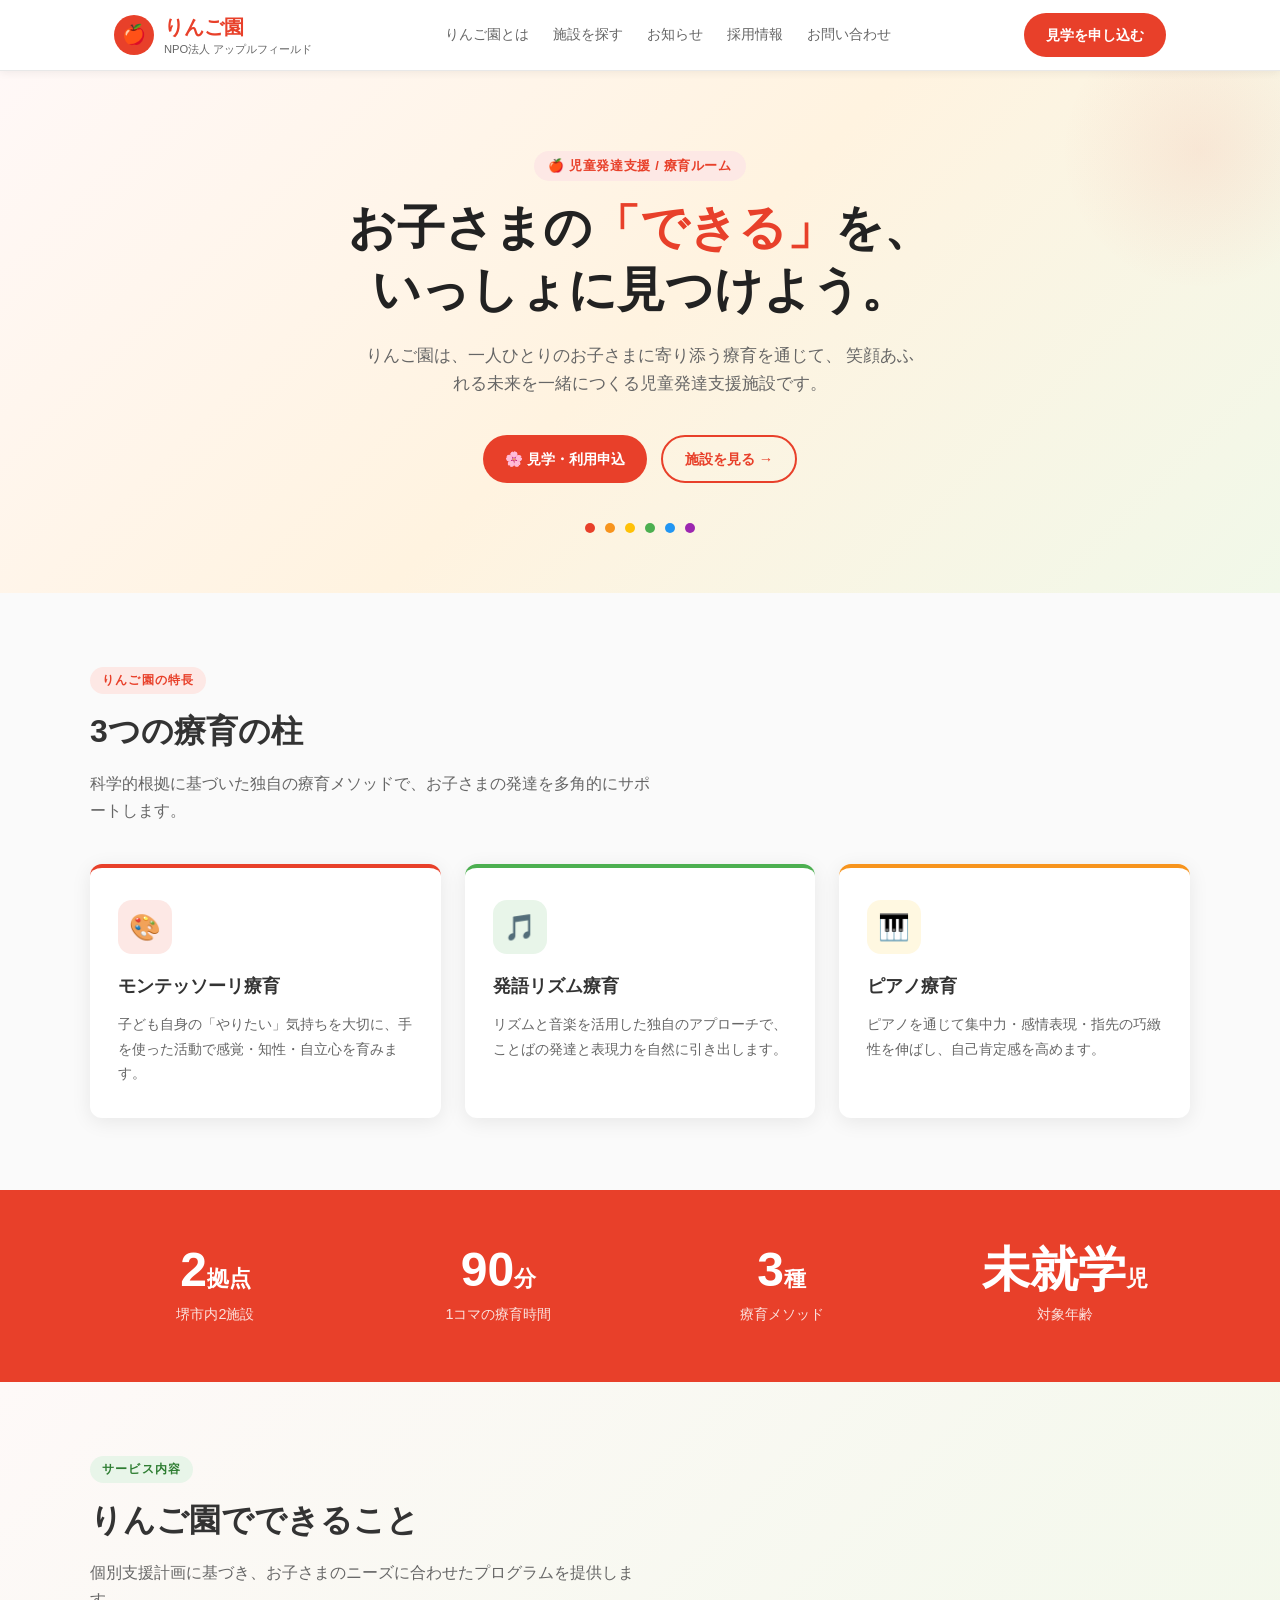
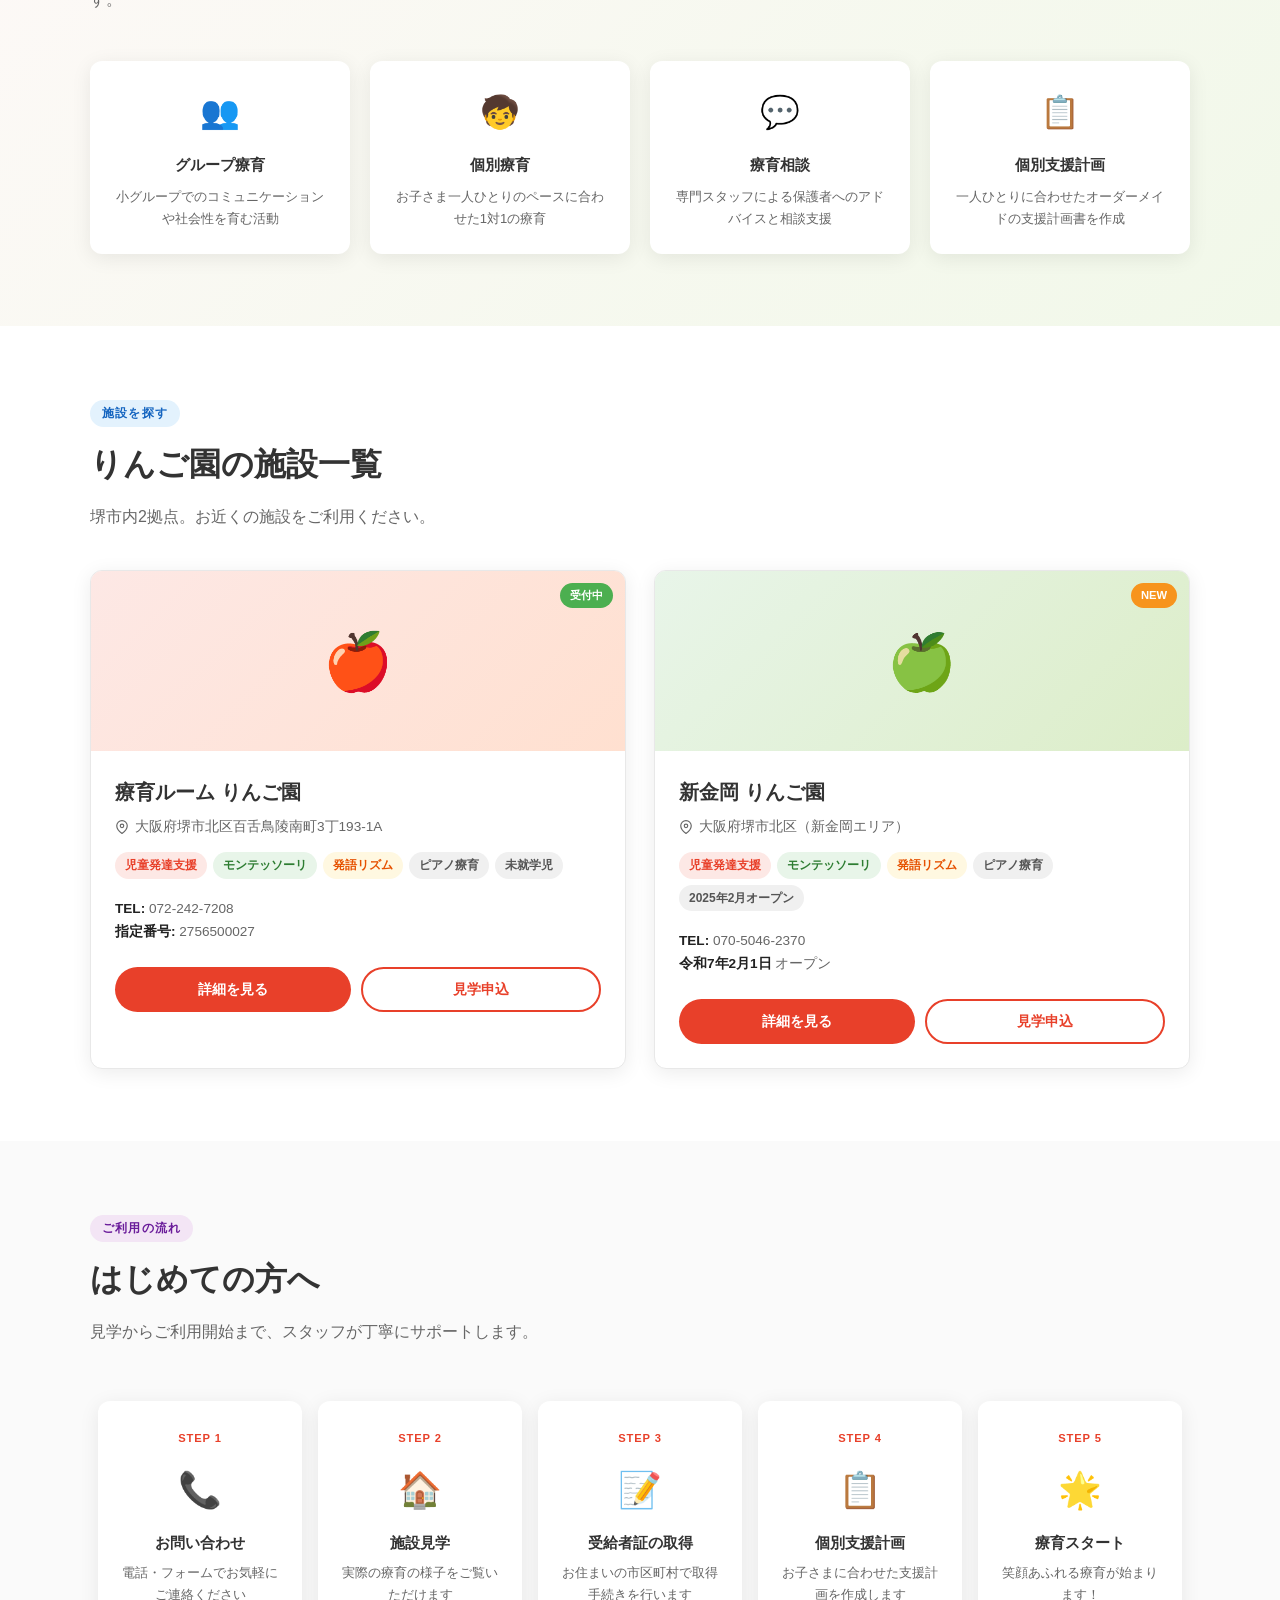
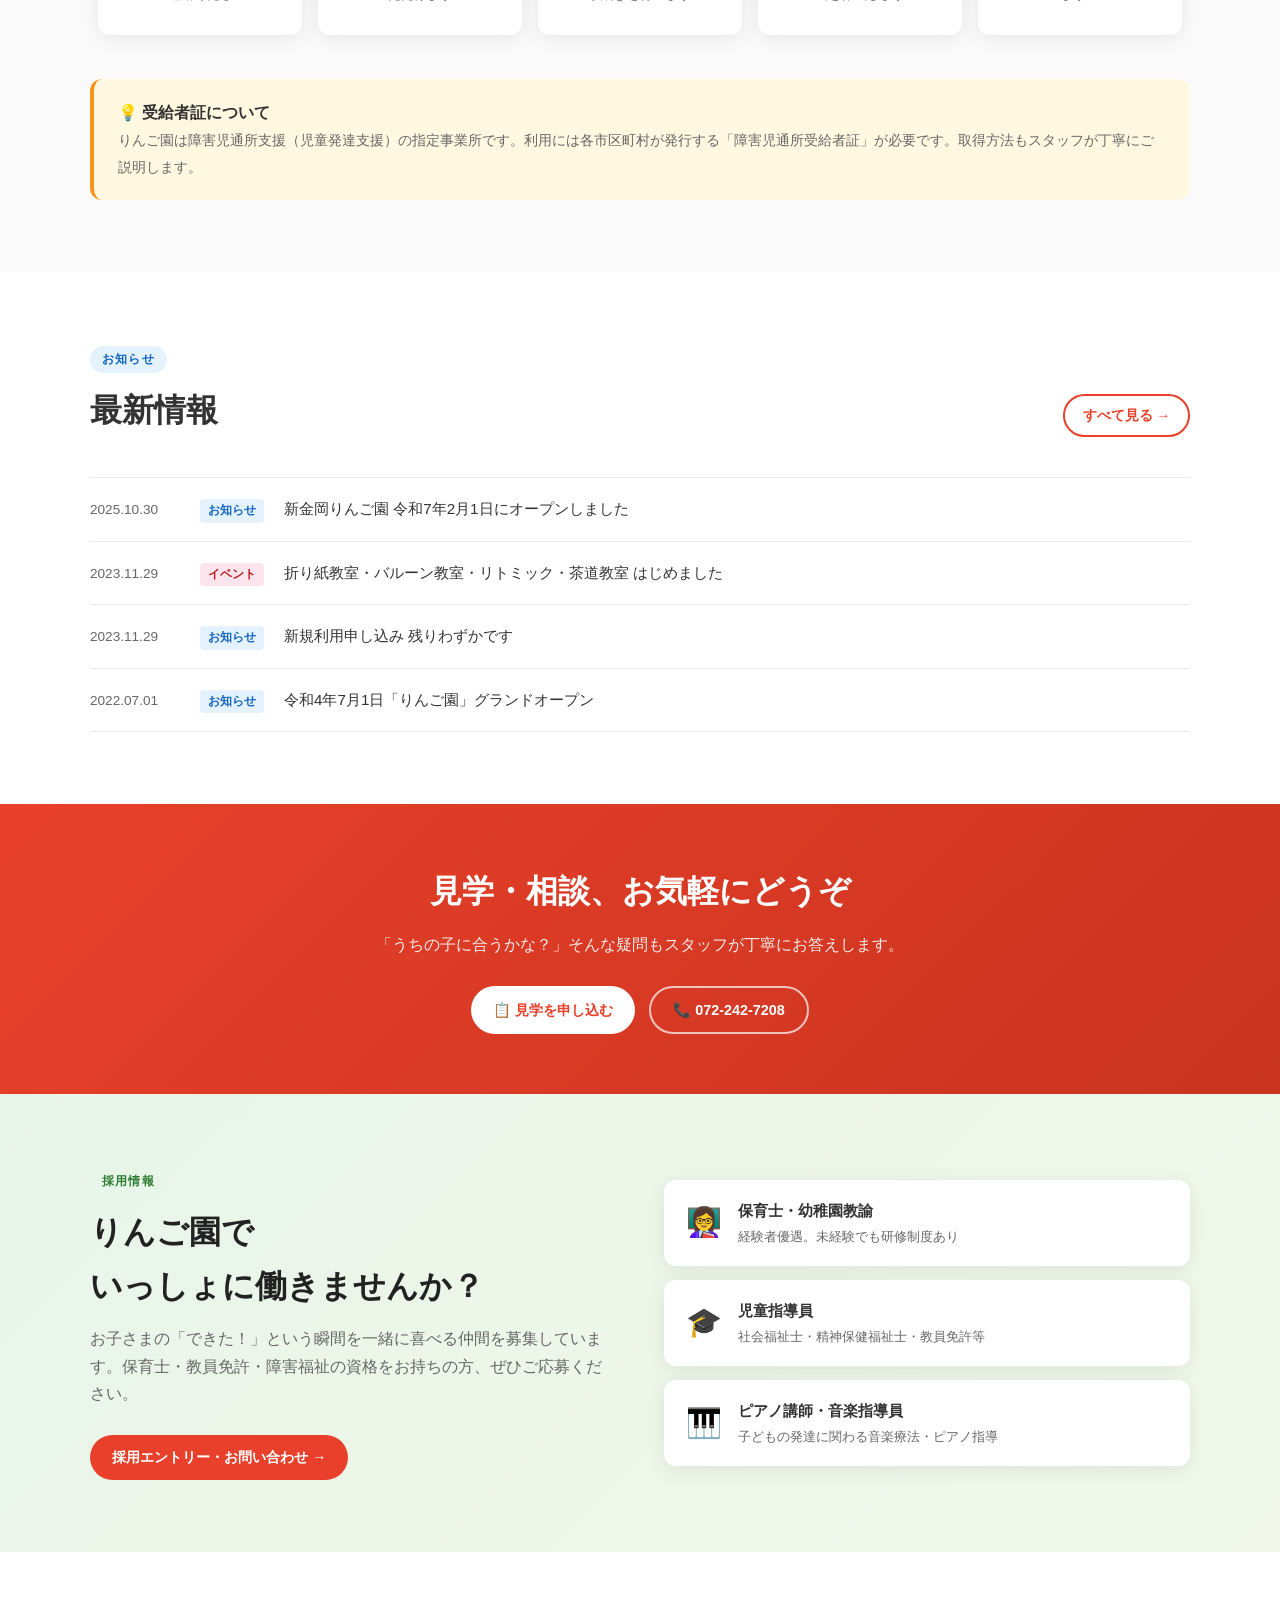
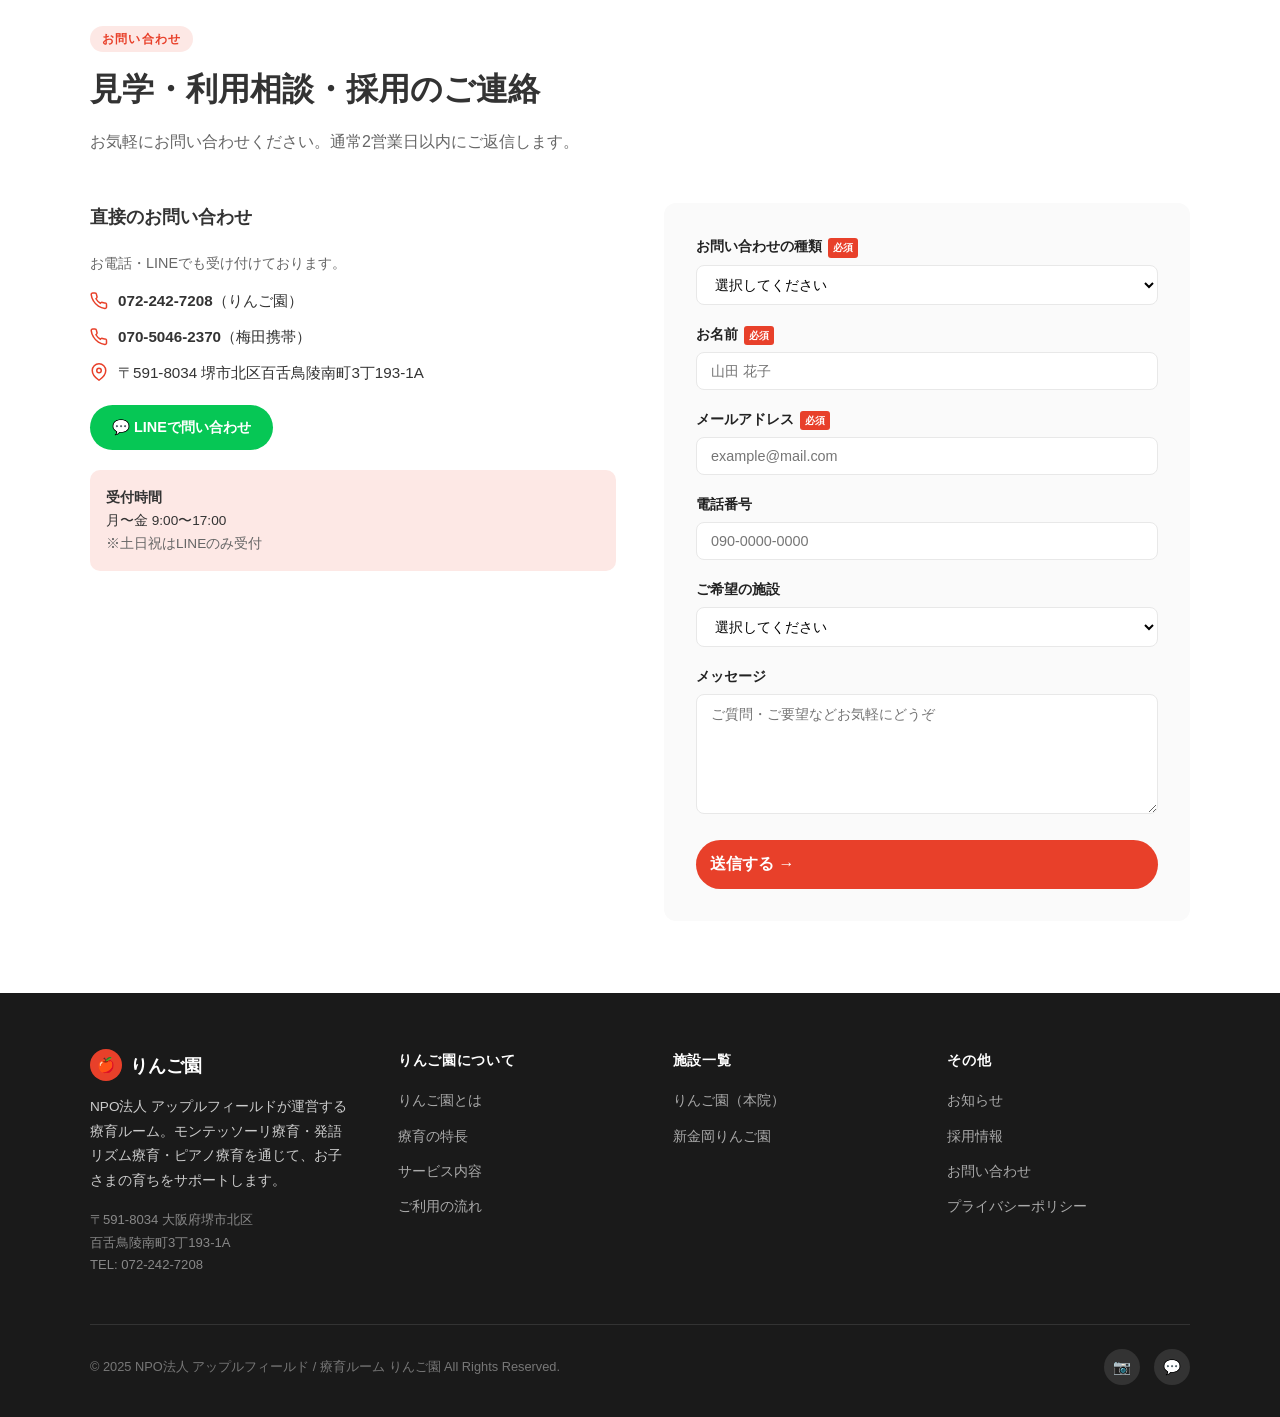
==== index.html @ 92a5d410 "Add files via upload" ====
<!DOCTYPE html>
<html lang="ja">
<head>
  <meta charset="UTF-8">
  <meta name="viewport" content="width=device-width, initial-scale=1.0">
  <title>りんご園 | 児童発達支援ポータルサイト</title>
  <meta name="description" content="療育ルームりんご園は、モンテッソーリ療育・発語リズム療育・ピアノ療育を柱とした児童発達支援施設です。堺市内2拠点で未就学児のお子さまをサポートします。">
  <style>
    /* ===== Reset & Base ===== */
    *, *::before, *::after { box-sizing: border-box; margin: 0; padding: 0; }
    html { scroll-behavior: smooth; }
    body {
      font-family: 'Hiragino Sans', 'Hiragino Kaku Gothic ProN', 'Meiryo', sans-serif;
      color: #333;
      line-height: 1.7;
      background: #fff;
    }
    a { color: inherit; text-decoration: none; }
    img { max-width: 100%; display: block; }

    /* ===== Design Tokens ===== */
    :root {
      --red:     #e8402a;
      --red-lt:  #fde8e5;
      --green:   #4caf50;
      --green-lt:#e8f5e9;
      --orange:  #f7941d;
      --yellow:  #ffc107;
      --blue:    #2196f3;
      --purple:  #9c27b0;
      --text:    #222;
      --muted:   #666;
      --border:  #e8e8e8;
      --radius:  12px;
      --shadow:  0 4px 20px rgba(0,0,0,.08);
    }

    /* ===== Header ===== */
    header {
      position: sticky; top: 0; z-index: 100;
      background: #fff;
      border-bottom: 1px solid var(--border);
      box-shadow: 0 2px 8px rgba(0,0,0,.06);
    }
    .header-inner {
      max-width: 1100px; margin: 0 auto;
      display: flex; align-items: center; justify-content: space-between;
      padding: 0 24px; height: 70px;
    }
    .logo {
      display: flex; align-items: center; gap: 10px;
      font-size: 1.25rem; font-weight: 700; color: var(--red);
    }
    .logo-icon {
      width: 40px; height: 40px;
      background: var(--red);
      border-radius: 50%;
      display: flex; align-items: center; justify-content: center;
      font-size: 1.2rem; color: #fff;
      flex-shrink: 0;
    }
    .logo-sub { font-size: .7rem; color: var(--muted); font-weight: 400; display: block; margin-top: -4px; }
    nav { display: flex; align-items: center; gap: 24px; font-size: .88rem; }
    nav a { color: var(--muted); font-weight: 500; transition: color .2s; }
    nav a:hover { color: var(--red); }
    .btn { display: inline-flex; align-items: center; gap: 6px; padding: 10px 22px; border-radius: 50px; font-size: .9rem; font-weight: 600; cursor: pointer; transition: all .2s; border: none; }
    .btn-primary { background: var(--red); color: #fff; }
    .btn-primary:hover { background: #c9341f; transform: translateY(-1px); box-shadow: 0 4px 14px rgba(232,64,42,.35); }
    .btn-outline { background: transparent; color: var(--red); border: 2px solid var(--red); }
    .btn-outline:hover { background: var(--red-lt); }
    .hamburger { display: none; flex-direction: column; gap: 5px; cursor: pointer; padding: 4px; }
    .hamburger span { display: block; width: 24px; height: 2px; background: var(--text); border-radius: 2px; }

    /* ===== Hero ===== */
    .hero {
      background: linear-gradient(135deg, #fff8f7 0%, #fff3e0 50%, #f1f8e9 100%);
      padding: 80px 24px 60px;
      text-align: center;
      position: relative; overflow: hidden;
    }
    .hero::before {
      content: '';
      position: absolute; top: -60px; right: -60px;
      width: 280px; height: 280px;
      background: radial-gradient(circle, rgba(232,64,42,.08) 0%, transparent 70%);
      border-radius: 50%;
    }
    .hero-tag {
      display: inline-block; background: var(--red-lt); color: var(--red);
      font-size: .8rem; font-weight: 700; padding: 4px 14px; border-radius: 50px;
      margin-bottom: 16px; letter-spacing: .05em;
    }
    .hero h1 {
      font-size: clamp(1.8rem, 4vw, 3rem); font-weight: 800;
      line-height: 1.3; color: var(--text); margin-bottom: 20px;
    }
    .hero h1 em { color: var(--red); font-style: normal; }
    .hero p {
      font-size: 1.05rem; color: var(--muted); max-width: 560px;
      margin: 0 auto 36px;
    }
    .hero-actions { display: flex; gap: 14px; justify-content: center; flex-wrap: wrap; }
    .hero-dots {
      display: flex; gap: 10px; justify-content: center; margin-top: 40px;
    }
    .hero-dot {
      width: 10px; height: 10px; border-radius: 50%;
    }

    /* ===== Section Common ===== */
    section { padding: 72px 24px; }
    .section-inner { max-width: 1100px; margin: 0 auto; }
    .section-tag {
      display: inline-block; font-size: .75rem; font-weight: 700;
      letter-spacing: .1em; text-transform: uppercase;
      padding: 3px 12px; border-radius: 50px; margin-bottom: 10px;
    }
    .section-title {
      font-size: clamp(1.4rem, 3vw, 2rem); font-weight: 800;
      margin-bottom: 12px;
    }
    .section-lead { color: var(--muted); max-width: 560px; margin-bottom: 48px; }
    .section-header-row {
      display: flex; align-items: flex-end; justify-content: space-between;
      margin-bottom: 40px; gap: 16px; flex-wrap: wrap;
    }

    /* ===== Features ===== */
    .features-bg { background: #fafafa; }
    .features-grid {
      display: grid; grid-template-columns: repeat(auto-fit, minmax(260px, 1fr));
      gap: 24px;
    }
    .feature-card {
      background: #fff; border-radius: var(--radius);
      padding: 32px 28px; box-shadow: var(--shadow);
      border-top: 4px solid transparent;
      transition: transform .2s, box-shadow .2s;
    }
    .feature-card:hover { transform: translateY(-4px); box-shadow: 0 8px 30px rgba(0,0,0,.12); }
    .feature-card:nth-child(1) { border-top-color: var(--red); }
    .feature-card:nth-child(2) { border-top-color: var(--green); }
    .feature-card:nth-child(3) { border-top-color: var(--orange); }
    .feature-icon {
      width: 54px; height: 54px; border-radius: 14px;
      display: flex; align-items: center; justify-content: center;
      font-size: 1.6rem; margin-bottom: 18px;
    }
    .feature-card:nth-child(1) .feature-icon { background: var(--red-lt); }
    .feature-card:nth-child(2) .feature-icon { background: var(--green-lt); }
    .feature-card:nth-child(3) .feature-icon { background: #fff8e1; }
    .feature-card h3 { font-size: 1.1rem; font-weight: 700; margin-bottom: 10px; }
    .feature-card p { font-size: .9rem; color: var(--muted); }

    /* ===== Facilities ===== */
    .facilities-grid {
      display: grid; grid-template-columns: repeat(auto-fit, minmax(320px, 1fr));
      gap: 28px;
    }
    .facility-card {
      border: 1px solid var(--border); border-radius: var(--radius);
      overflow: hidden; background: #fff;
      box-shadow: var(--shadow);
      transition: transform .2s, box-shadow .2s;
    }
    .facility-card:hover { transform: translateY(-4px); box-shadow: 0 10px 30px rgba(0,0,0,.12); }
    .facility-thumb {
      height: 180px; display: flex; align-items: center; justify-content: center;
      font-size: 3.5rem; position: relative;
    }
    .facility-thumb-1 { background: linear-gradient(135deg, #fde8e5, #ffe0d0); }
    .facility-thumb-2 { background: linear-gradient(135deg, #e8f5e9, #dcedc8); }
    .facility-badge {
      position: absolute; top: 12px; right: 12px;
      background: var(--green); color: #fff;
      font-size: .7rem; font-weight: 700; padding: 3px 10px; border-radius: 50px;
    }
    .facility-badge.new { background: var(--orange); }
    .facility-body { padding: 24px; }
    .facility-name { font-size: 1.25rem; font-weight: 800; margin-bottom: 6px; }
    .facility-addr {
      display: flex; align-items: center; gap: 6px;
      font-size: .85rem; color: var(--muted); margin-bottom: 14px;
    }
    .facility-addr svg { flex-shrink: 0; }
    .facility-tags { display: flex; flex-wrap: wrap; gap: 6px; margin-bottom: 18px; }
    .tag {
      font-size: .75rem; font-weight: 600; padding: 3px 10px;
      border-radius: 50px; background: #f0f0f0; color: #555;
    }
    .tag-red { background: var(--red-lt); color: var(--red); }
    .tag-green { background: var(--green-lt); color: #2e7d32; }
    .tag-orange { background: #fff8e1; color: #e65100; }
    .facility-footer {
      display: flex; gap: 10px; padding: 0 24px 24px;
    }
    .facility-footer .btn { flex: 1; justify-content: center; font-size: .85rem; padding: 9px 16px; }

    /* ===== Services summary ===== */
    .services-bg { background: linear-gradient(135deg, #fef9f8 0%, #f1f8e9 100%); }
    .services-grid {
      display: grid; grid-template-columns: repeat(auto-fit, minmax(200px, 1fr));
      gap: 20px;
    }
    .service-item {
      background: #fff; border-radius: var(--radius); padding: 24px 20px;
      text-align: center; box-shadow: var(--shadow);
    }
    .service-item .icon { font-size: 2rem; margin-bottom: 12px; }
    .service-item h4 { font-size: .95rem; font-weight: 700; margin-bottom: 8px; }
    .service-item p { font-size: .82rem; color: var(--muted); }

    /* ===== Numbers ===== */
    .numbers-bg { background: var(--red); color: #fff; }
    .numbers-grid {
      display: grid; grid-template-columns: repeat(auto-fit, minmax(160px, 1fr));
      gap: 32px; text-align: center;
    }
    .number-item .num {
      font-size: 3rem; font-weight: 800; line-height: 1;
      color: #fff;
    }
    .number-item .num span { font-size: 1.4rem; }
    .number-item .label { font-size: .9rem; opacity: .85; margin-top: 8px; }

    /* ===== News ===== */
    .news-list { display: flex; flex-direction: column; gap: 0; }
    .news-item {
      display: flex; gap: 20px; align-items: baseline;
      padding: 18px 0; border-bottom: 1px solid var(--border);
      transition: background .15s;
    }
    .news-item:first-child { border-top: 1px solid var(--border); }
    .news-date { font-size: .85rem; color: var(--muted); white-space: nowrap; min-width: 90px; }
    .news-cat {
      font-size: .72rem; font-weight: 700; padding: 2px 8px;
      border-radius: 4px; white-space: nowrap;
    }
    .cat-info { background: #e3f2fd; color: #1565c0; }
    .cat-event { background: #fce4ec; color: #b71c1c; }
    .cat-recruit { background: #e8f5e9; color: #1b5e20; }
    .news-title { font-size: .95rem; }
    .news-title a:hover { color: var(--red); text-decoration: underline; }
    .news-all { text-align: center; margin-top: 32px; }

    /* ===== Flow ===== */
    .flow-bg { background: #fafafa; }
    .flow-steps {
      display: flex; flex-wrap: wrap; gap: 0;
      counter-reset: step;
      position: relative;
    }
    .flow-step {
      flex: 1; min-width: 160px;
      background: #fff; border-radius: var(--radius);
      padding: 28px 20px; margin: 8px;
      box-shadow: var(--shadow); text-align: center;
      position: relative;
    }
    .flow-step::before {
      counter-increment: step;
      content: "STEP " counter(step);
      display: block;
      font-size: .7rem; font-weight: 800; letter-spacing: .08em;
      color: var(--red); margin-bottom: 12px;
    }
    .flow-step .step-icon { font-size: 2.2rem; margin-bottom: 10px; }
    .flow-step h4 { font-size: .95rem; font-weight: 700; margin-bottom: 6px; }
    .flow-step p { font-size: .82rem; color: var(--muted); }

    /* ===== Recruit ===== */
    .recruit-bg { background: linear-gradient(135deg, #e8f5e9, #f1f8e9); }
    .recruit-inner {
      display: grid; grid-template-columns: 1fr 1fr; gap: 48px; align-items: center;
    }
    .recruit-text .section-tag { background: var(--green-lt); color: #2e7d32; }
    .recruit-text .section-title { color: var(--text); }
    .recruit-text p { color: var(--muted); margin-bottom: 28px; }
    .recruit-cards { display: flex; flex-direction: column; gap: 14px; }
    .recruit-card {
      background: #fff; border-radius: var(--radius); padding: 18px 22px;
      display: flex; align-items: center; gap: 16px; box-shadow: var(--shadow);
    }
    .recruit-card .r-icon { font-size: 1.8rem; }
    .recruit-card h4 { font-size: .95rem; font-weight: 700; margin-bottom: 2px; }
    .recruit-card p { font-size: .82rem; color: var(--muted); }

    /* ===== Contact ===== */
    .contact-bg { background: #fff; }
    .contact-grid {
      display: grid; grid-template-columns: 1fr 1fr; gap: 48px;
    }
    .contact-info h3 { font-size: 1.1rem; font-weight: 700; margin-bottom: 18px; }
    .contact-info p { color: var(--muted); font-size: .9rem; margin-bottom: 12px; }
    .contact-detail {
      display: flex; align-items: center; gap: 10px;
      font-size: .95rem; margin-bottom: 10px;
    }
    .contact-detail svg { flex-shrink: 0; }
    .contact-form { background: #fafafa; border-radius: var(--radius); padding: 32px; }
    .form-group { margin-bottom: 18px; }
    .form-label {
      display: block; font-size: .85rem; font-weight: 600;
      margin-bottom: 6px; color: var(--text);
    }
    .form-label .req {
      display: inline-block; background: var(--red); color: #fff;
      font-size: .65rem; padding: 1px 5px; border-radius: 3px; margin-left: 6px;
    }
    .form-input, .form-select, .form-textarea {
      width: 100%; padding: 10px 14px; font-size: .9rem;
      border: 1.5px solid var(--border); border-radius: 8px;
      font-family: inherit; outline: none; background: #fff;
      transition: border-color .2s;
    }
    .form-input:focus, .form-select:focus, .form-textarea:focus {
      border-color: var(--red);
    }
    .form-textarea { resize: vertical; min-height: 120px; }
    .form-submit { width: 100%; padding: 14px; font-size: 1rem; font-weight: 700; border-radius: 50px; }

    /* ===== Footer ===== */
    footer { background: #1a1a1a; color: #ccc; padding: 56px 24px 32px; }
    .footer-inner { max-width: 1100px; margin: 0 auto; }
    .footer-top {
      display: grid; grid-template-columns: 260px 1fr; gap: 48px; margin-bottom: 48px;
    }
    .footer-logo { color: #fff; margin-bottom: 14px; font-size: 1.15rem; font-weight: 700; display: flex; align-items: center; gap: 8px; }
    .footer-logo-icon {
      width: 32px; height: 32px; background: var(--red); border-radius: 50%;
      display: flex; align-items: center; justify-content: center; font-size: .9rem;
    }
    .footer-brand p { font-size: .85rem; line-height: 1.8; }
    .footer-nav-group h5 { color: #fff; font-size: .85rem; font-weight: 700; margin-bottom: 14px; letter-spacing: .05em; }
    .footer-nav-cols {
      display: grid; grid-template-columns: repeat(3, 1fr); gap: 32px;
    }
    .footer-nav-group ul { list-style: none; }
    .footer-nav-group li { margin-bottom: 8px; }
    .footer-nav-group a { font-size: .85rem; color: #aaa; transition: color .2s; }
    .footer-nav-group a:hover { color: #fff; }
    .footer-bottom {
      border-top: 1px solid #333; padding-top: 24px;
      display: flex; justify-content: space-between; align-items: center;
      flex-wrap: wrap; gap: 12px;
    }
    .footer-bottom p { font-size: .8rem; color: #777; }
    .social-links { display: flex; gap: 14px; }
    .social-link {
      width: 36px; height: 36px; background: #333; border-radius: 50%;
      display: flex; align-items: center; justify-content: center;
      font-size: .9rem; color: #aaa; transition: all .2s;
    }
    .social-link:hover { background: var(--red); color: #fff; }

    /* ===== CTA Banner ===== */
    .cta-banner {
      background: linear-gradient(135deg, var(--red), #c9341f);
      color: #fff; padding: 60px 24px; text-align: center;
    }
    .cta-banner h2 { font-size: clamp(1.4rem, 3vw, 2rem); font-weight: 800; margin-bottom: 12px; }
    .cta-banner p { opacity: .9; margin-bottom: 28px; }
    .btn-white { background: #fff; color: var(--red); font-weight: 700; }
    .btn-white:hover { background: #ffe; transform: translateY(-2px); }
    .btn-white-outline { background: transparent; color: #fff; border: 2px solid rgba(255,255,255,.7); }
    .btn-white-outline:hover { background: rgba(255,255,255,.15); }
    .cta-actions { display: flex; gap: 14px; justify-content: center; flex-wrap: wrap; }

    /* ===== Scroll Reveal ===== */
    .reveal { opacity: 0; transform: translateY(24px); transition: opacity .5s, transform .5s; }
    .reveal.visible { opacity: 1; transform: none; }

    /* ===== Mobile Nav ===== */
    .mobile-nav {
      display: none; position: fixed; inset: 70px 0 0 0;
      background: #fff; z-index: 99; overflow-y: auto;
      padding: 24px; flex-direction: column; gap: 14px;
    }
    .mobile-nav.open { display: flex; }
    .mobile-nav a { padding: 12px 0; border-bottom: 1px solid var(--border); font-size: 1rem; color: var(--text); font-weight: 500; }

    /* ===== Responsive ===== */
    @media (max-width: 768px) {
      nav, .header-cta { display: none; }
      .hamburger { display: flex; }
      .recruit-inner, .contact-grid, .footer-top { grid-template-columns: 1fr; gap: 32px; }
      .footer-nav-cols { grid-template-columns: 1fr 1fr; }
      section { padding: 52px 20px; }
      .hero { padding: 56px 20px 44px; }
      .numbers-bg section { padding: 48px 20px; }
      .flow-step { min-width: 140px; }
    }
    @media (max-width: 480px) {
      .footer-nav-cols { grid-template-columns: 1fr; }
      .facilities-grid { grid-template-columns: 1fr; }
    }
  </style>
</head>
<body>

<!-- ===== Header ===== -->
<header>
  <div class="header-inner">
    <a href="index.html" class="logo">
      <div class="logo-icon">🍎</div>
      <div>
        りんご園
        <span class="logo-sub">NPO法人 アップルフィールド</span>
      </div>
    </a>
    <nav>
      <a href="about.html">りんご園とは</a>
      <a href="#facilities">施設を探す</a>
      <a href="news.html">お知らせ</a>
      <a href="recruit.html">採用情報</a>
      <a href="contact.html">お問い合わせ</a>
    </nav>
    <a href="contact.html" class="btn btn-primary header-cta">見学を申し込む</a>
    <div class="hamburger" id="hamburger" onclick="toggleNav()" aria-label="メニュー">
      <span></span><span></span><span></span>
    </div>
  </div>
</header>

<!-- Mobile Nav -->
<div class="mobile-nav" id="mobileNav">
  <a href="about.html" onclick="toggleNav()">りんご園とは</a>
  <a href="#facilities" onclick="toggleNav()">施設を探す</a>
  <a href="news.html" onclick="toggleNav()">お知らせ</a>
  <a href="recruit.html" onclick="toggleNav()">採用情報</a>
  <a href="contact.html" onclick="toggleNav()">お問い合わせ</a>
  <a href="contact.html" class="btn btn-primary" onclick="toggleNav()" style="text-align:center;margin-top:8px;">見学を申し込む</a>
</div>

<!-- ===== Hero ===== -->
<section class="hero">
  <span class="hero-tag">🍎 児童発達支援 / 療育ルーム</span>
  <h1>お子さまの<em>「できる」</em>を、<br>いっしょに見つけよう。</h1>
  <p>りんご園は、一人ひとりのお子さまに寄り添う療育を通じて、
    笑顔あふれる未来を一緒につくる児童発達支援施設です。</p>
  <div class="hero-actions">
    <a href="contact.html" class="btn btn-primary">🌸 見学・利用申込</a>
    <a href="#facilities" class="btn btn-outline">施設を見る →</a>
  </div>
  <div class="hero-dots">
    <div class="hero-dot" style="background:var(--red)"></div>
    <div class="hero-dot" style="background:var(--orange)"></div>
    <div class="hero-dot" style="background:var(--yellow)"></div>
    <div class="hero-dot" style="background:var(--green)"></div>
    <div class="hero-dot" style="background:var(--blue)"></div>
    <div class="hero-dot" style="background:var(--purple)"></div>
  </div>
</section>

<!-- ===== Features ===== -->
<section class="features-bg" id="about">
  <div class="section-inner">
    <div class="section-header-row">
      <div>
        <span class="section-tag" style="background:var(--red-lt);color:var(--red)">りんご園の特長</span>
        <h2 class="section-title">3つの療育の柱</h2>
        <p class="section-lead" style="margin-bottom:0">科学的根拠に基づいた独自の療育メソッドで、お子さまの発達を多角的にサポートします。</p>
      </div>
    </div>
    <div class="features-grid reveal">
      <div class="feature-card">
        <div class="feature-icon">🎨</div>
        <h3>モンテッソーリ療育</h3>
        <p>子ども自身の「やりたい」気持ちを大切に、手を使った活動で感覚・知性・自立心を育みます。</p>
      </div>
      <div class="feature-card">
        <div class="feature-icon">🎵</div>
        <h3>発語リズム療育</h3>
        <p>リズムと音楽を活用した独自のアプローチで、ことばの発達と表現力を自然に引き出します。</p>
      </div>
      <div class="feature-card">
        <div class="feature-icon">🎹</div>
        <h3>ピアノ療育</h3>
        <p>ピアノを通じて集中力・感情表現・指先の巧緻性を伸ばし、自己肯定感を高めます。</p>
      </div>
    </div>
  </div>
</section>

<!-- ===== Numbers ===== -->
<section class="numbers-bg" style="padding:56px 24px">
  <div class="section-inner">
    <div class="numbers-grid reveal">
      <div class="number-item">
        <div class="num">2<span>拠点</span></div>
        <div class="label">堺市内2施設</div>
      </div>
      <div class="number-item">
        <div class="num">90<span>分</span></div>
        <div class="label">1コマの療育時間</div>
      </div>
      <div class="number-item">
        <div class="num">3<span>種</span></div>
        <div class="label">療育メソッド</div>
      </div>
      <div class="number-item">
        <div class="num">未就学<span>児</span></div>
        <div class="label">対象年齢</div>
      </div>
    </div>
  </div>
</section>

<!-- ===== Services ===== -->
<section class="services-bg">
  <div class="section-inner">
    <span class="section-tag" style="background:var(--green-lt);color:#2e7d32">サービス内容</span>
    <h2 class="section-title">りんご園でできること</h2>
    <p class="section-lead">個別支援計画に基づき、お子さまのニーズに合わせたプログラムを提供します。</p>
    <div class="services-grid reveal">
      <div class="service-item">
        <div class="icon">👥</div>
        <h4>グループ療育</h4>
        <p>小グループでのコミュニケーションや社会性を育む活動</p>
      </div>
      <div class="service-item">
        <div class="icon">🧒</div>
        <h4>個別療育</h4>
        <p>お子さま一人ひとりのペースに合わせた1対1の療育</p>
      </div>
      <div class="service-item">
        <div class="icon">💬</div>
        <h4>療育相談</h4>
        <p>専門スタッフによる保護者へのアドバイスと相談支援</p>
      </div>
      <div class="service-item">
        <div class="icon">📋</div>
        <h4>個別支援計画</h4>
        <p>一人ひとりに合わせたオーダーメイドの支援計画書を作成</p>
      </div>
    </div>
  </div>
</section>

<!-- ===== Facilities ===== -->
<section id="facilities">
  <div class="section-inner">
    <div class="section-header-row">
      <div>
        <span class="section-tag" style="background:#e3f2fd;color:#1565c0">施設を探す</span>
        <h2 class="section-title">りんご園の施設一覧</h2>
        <p class="section-lead" style="margin-bottom:0">堺市内2拠点。お近くの施設をご利用ください。</p>
      </div>
    </div>
    <div class="facilities-grid reveal">

      <!-- 施設1 -->
      <div class="facility-card">
        <div class="facility-thumb facility-thumb-1">
          🍎
          <span class="facility-badge">受付中</span>
        </div>
        <div class="facility-body">
          <div class="facility-name">療育ルーム りんご園</div>
          <div class="facility-addr">
            <svg width="14" height="14" viewBox="0 0 24 24" fill="none" stroke="currentColor" stroke-width="2"><path d="M21 10c0 7-9 13-9 13s-9-6-9-13a9 9 0 0 1 18 0z"/><circle cx="12" cy="10" r="3"/></svg>
            大阪府堺市北区百舌鳥陵南町3丁193-1A
          </div>
          <div class="facility-tags">
            <span class="tag tag-red">児童発達支援</span>
            <span class="tag tag-green">モンテッソーリ</span>
            <span class="tag tag-orange">発語リズム</span>
            <span class="tag">ピアノ療育</span>
            <span class="tag">未就学児</span>
          </div>
          <div style="font-size:.85rem;color:var(--muted)">
            <strong style="color:var(--text)">TEL:</strong> 072-242-7208<br>
            <strong style="color:var(--text)">指定番号:</strong> 2756500027
          </div>
        </div>
        <div class="facility-footer">
          <a href="ringo-en.html" class="btn btn-primary" style="font-size:.85rem">詳細を見る</a>
          <a href="contact.html" class="btn btn-outline" style="font-size:.85rem">見学申込</a>
        </div>
      </div>

      <!-- 施設2 -->
      <div class="facility-card">
        <div class="facility-thumb facility-thumb-2">
          🍏
          <span class="facility-badge new">NEW</span>
        </div>
        <div class="facility-body">
          <div class="facility-name">新金岡 りんご園</div>
          <div class="facility-addr">
            <svg width="14" height="14" viewBox="0 0 24 24" fill="none" stroke="currentColor" stroke-width="2"><path d="M21 10c0 7-9 13-9 13s-9-6-9-13a9 9 0 0 1 18 0z"/><circle cx="12" cy="10" r="3"/></svg>
            大阪府堺市北区（新金岡エリア）
          </div>
          <div class="facility-tags">
            <span class="tag tag-red">児童発達支援</span>
            <span class="tag tag-green">モンテッソーリ</span>
            <span class="tag tag-orange">発語リズム</span>
            <span class="tag">ピアノ療育</span>
            <span class="tag">2025年2月オープン</span>
          </div>
          <div style="font-size:.85rem;color:var(--muted)">
            <strong style="color:var(--text)">TEL:</strong> 070-5046-2370<br>
            <strong style="color:var(--text)">令和7年2月1日</strong> オープン
          </div>
        </div>
        <div class="facility-footer">
          <a href="shinkanaoka.html" class="btn btn-primary" style="font-size:.85rem">詳細を見る</a>
          <a href="contact.html" class="btn btn-outline" style="font-size:.85rem">見学申込</a>
        </div>
      </div>

    </div>
  </div>
</section>

<!-- ===== Flow ===== -->
<section class="flow-bg" id="flow">
  <div class="section-inner">
    <span class="section-tag" style="background:#f3e5f5;color:#6a1b9a">ご利用の流れ</span>
    <h2 class="section-title">はじめての方へ</h2>
    <p class="section-lead">見学からご利用開始まで、スタッフが丁寧にサポートします。</p>
    <div class="flow-steps reveal">
      <div class="flow-step">
        <div class="step-icon">📞</div>
        <h4>お問い合わせ</h4>
        <p>電話・フォームでお気軽にご連絡ください</p>
      </div>
      <div class="flow-step">
        <div class="step-icon">🏠</div>
        <h4>施設見学</h4>
        <p>実際の療育の様子をご覧いただけます</p>
      </div>
      <div class="flow-step">
        <div class="step-icon">📝</div>
        <h4>受給者証の取得</h4>
        <p>お住まいの市区町村で取得手続きを行います</p>
      </div>
      <div class="flow-step">
        <div class="step-icon">📋</div>
        <h4>個別支援計画</h4>
        <p>お子さまに合わせた支援計画を作成します</p>
      </div>
      <div class="flow-step">
        <div class="step-icon">🌟</div>
        <h4>療育スタート</h4>
        <p>笑顔あふれる療育が始まります！</p>
      </div>
    </div>
    <div style="margin-top:36px;background:#fff8e1;border-radius:var(--radius);padding:20px 24px;border-left:4px solid var(--orange)">
      <strong>💡 受給者証について</strong><br>
      <span style="font-size:.9rem;color:var(--muted)">
        りんご園は障害児通所支援（児童発達支援）の指定事業所です。利用には各市区町村が発行する「障害児通所受給者証」が必要です。取得方法もスタッフが丁寧にご説明します。
      </span>
    </div>
  </div>
</section>

<!-- ===== News ===== -->
<section id="news">
  <div class="section-inner">
    <div class="section-header-row">
      <div>
        <span class="section-tag" style="background:#e3f2fd;color:#1565c0">お知らせ</span>
        <h2 class="section-title" style="margin-bottom:0">最新情報</h2>
      </div>
      <a href="#" class="btn btn-outline" style="font-size:.85rem;padding:8px 18px">すべて見る →</a>
    </div>
    <div class="news-list reveal">
      <div class="news-item">
        <span class="news-date">2025.10.30</span>
        <span class="news-cat cat-info">お知らせ</span>
        <div class="news-title"><a href="#">新金岡りんご園 令和7年2月1日にオープンしました</a></div>
      </div>
      <div class="news-item">
        <span class="news-date">2023.11.29</span>
        <span class="news-cat cat-event">イベント</span>
        <div class="news-title"><a href="#">折り紙教室・バルーン教室・リトミック・茶道教室 はじめました</a></div>
      </div>
      <div class="news-item">
        <span class="news-date">2023.11.29</span>
        <span class="news-cat cat-info">お知らせ</span>
        <div class="news-title"><a href="#">新規利用申し込み 残りわずかです</a></div>
      </div>
      <div class="news-item">
        <span class="news-date">2022.07.01</span>
        <span class="news-cat cat-info">お知らせ</span>
        <div class="news-title"><a href="#">令和4年7月1日「りんご園」グランドオープン</a></div>
      </div>
    </div>
  </div>
</section>

<!-- ===== CTA Banner ===== -->
<section class="cta-banner" style="padding:60px 24px">
  <h2>見学・相談、お気軽にどうぞ</h2>
  <p>「うちの子に合うかな？」そんな疑問もスタッフが丁寧にお答えします。</p>
  <div class="cta-actions">
    <a href="contact.html" class="btn btn-white">📋 見学を申し込む</a>
    <a href="tel:0722427208" class="btn btn-white-outline">📞 072-242-7208</a>
  </div>
</section>

<!-- ===== Recruit ===== -->
<section class="recruit-bg" id="recruit">
  <div class="section-inner">
    <div class="recruit-inner">
      <div class="recruit-text">
        <span class="section-tag" style="background:var(--green-lt);color:#2e7d32">採用情報</span>
        <h2 class="section-title">りんご園で<br>いっしょに働きませんか？</h2>
        <p>お子さまの「できた！」という瞬間を一緒に喜べる仲間を募集しています。保育士・教員免許・障害福祉の資格をお持ちの方、ぜひご応募ください。</p>
        <a href="contact.html" class="btn btn-primary">採用エントリー・お問い合わせ →</a>
      </div>
      <div class="recruit-cards reveal">
        <div class="recruit-card">
          <div class="r-icon">👩‍🏫</div>
          <div>
            <h4>保育士・幼稚園教諭</h4>
            <p>経験者優遇。未経験でも研修制度あり</p>
          </div>
        </div>
        <div class="recruit-card">
          <div class="r-icon">🎓</div>
          <div>
            <h4>児童指導員</h4>
            <p>社会福祉士・精神保健福祉士・教員免許等</p>
          </div>
        </div>
        <div class="recruit-card">
          <div class="r-icon">🎹</div>
          <div>
            <h4>ピアノ講師・音楽指導員</h4>
            <p>子どもの発達に関わる音楽療法・ピアノ指導</p>
          </div>
        </div>
      </div>
    </div>
  </div>
</section>

<!-- ===== Contact ===== -->
<section id="contact">
  <div class="section-inner">
    <span class="section-tag" style="background:var(--red-lt);color:var(--red)">お問い合わせ</span>
    <h2 class="section-title">見学・利用相談・採用のご連絡</h2>
    <p class="section-lead">お気軽にお問い合わせください。通常2営業日以内にご返信します。</p>
    <div class="contact-grid reveal">
      <div class="contact-info">
        <h3>直接のお問い合わせ</h3>
        <p>お電話・LINEでも受け付けております。</p>
        <div class="contact-detail">
          <svg width="18" height="18" viewBox="0 0 24 24" fill="none" stroke="var(--red)" stroke-width="2"><path d="M22 16.92v3a2 2 0 0 1-2.18 2 19.79 19.79 0 0 1-8.63-3.07A19.5 19.5 0 0 1 4.69 12 19.79 19.79 0 0 1 1.61 3.5 2 2 0 0 1 3.6 1.3h3a2 2 0 0 1 2 1.72 12.84 12.84 0 0 0 .7 2.81 2 2 0 0 1-.45 2.11L7.91 9a16 16 0 0 0 6 6l.61-.61a2 2 0 0 1 2.11-.45 12.84 12.84 0 0 0 2.81.7A2 2 0 0 1 22 16.92z"/></svg>
          <span><strong>072-242-7208</strong>（りんご園）</span>
        </div>
        <div class="contact-detail">
          <svg width="18" height="18" viewBox="0 0 24 24" fill="none" stroke="var(--red)" stroke-width="2"><path d="M22 16.92v3a2 2 0 0 1-2.18 2 19.79 19.79 0 0 1-8.63-3.07A19.5 19.5 0 0 1 4.69 12 19.79 19.79 0 0 1 1.61 3.5 2 2 0 0 1 3.6 1.3h3a2 2 0 0 1 2 1.72 12.84 12.84 0 0 0 .7 2.81 2 2 0 0 1-.45 2.11L7.91 9a16 16 0 0 0 6 6l.61-.61a2 2 0 0 1 2.11-.45 12.84 12.84 0 0 0 2.81.7A2 2 0 0 1 22 16.92z"/></svg>
          <span><strong>070-5046-2370</strong>（梅田携帯）</span>
        </div>
        <div class="contact-detail">
          <svg width="18" height="18" viewBox="0 0 24 24" fill="none" stroke="var(--red)" stroke-width="2"><path d="M21 10c0 7-9 13-9 13s-9-6-9-13a9 9 0 0 1 18 0z"/><circle cx="12" cy="10" r="3"/></svg>
          <span>〒591-8034 堺市北区百舌鳥陵南町3丁193-1A</span>
        </div>
        <div style="margin-top:20px">
          <a href="https://lin.ee/example" class="btn btn-primary" style="background:#06C755">💬 LINEで問い合わせ</a>
        </div>
        <div style="margin-top:20px;padding:16px;background:var(--red-lt);border-radius:10px;font-size:.85rem">
          <strong>受付時間</strong><br>
          月〜金 9:00〜17:00<br>
          <span style="color:var(--muted)">※土日祝はLINEのみ受付</span>
        </div>
      </div>

      <div class="contact-form">
        <form onsubmit="handleSubmit(event)">
          <div class="form-group">
            <label class="form-label">お問い合わせの種類<span class="req">必須</span></label>
            <select class="form-select" required>
              <option value="">選択してください</option>
              <option>見学・施設の利用について</option>
              <option>サービス内容について</option>
              <option>採用について</option>
              <option>その他</option>
            </select>
          </div>
          <div class="form-group">
            <label class="form-label">お名前<span class="req">必須</span></label>
            <input type="text" class="form-input" placeholder="山田 花子" required>
          </div>
          <div class="form-group">
            <label class="form-label">メールアドレス<span class="req">必須</span></label>
            <input type="email" class="form-input" placeholder="example@mail.com" required>
          </div>
          <div class="form-group">
            <label class="form-label">電話番号</label>
            <input type="tel" class="form-input" placeholder="090-0000-0000">
          </div>
          <div class="form-group">
            <label class="form-label">ご希望の施設</label>
            <select class="form-select">
              <option value="">選択してください</option>
              <option>りんご園（百舌鳥陵南町）</option>
              <option>新金岡りんご園</option>
              <option>未定・どちらでも</option>
            </select>
          </div>
          <div class="form-group">
            <label class="form-label">メッセージ</label>
            <textarea class="form-textarea" placeholder="ご質問・ご要望などお気軽にどうぞ"></textarea>
          </div>
          <button type="submit" class="btn btn-primary form-submit">送信する →</button>
        </form>
        <div id="form-success" style="display:none;margin-top:16px;padding:16px;background:var(--green-lt);border-radius:10px;color:#2e7d32;font-weight:600">
          ✅ 送信完了！2営業日以内にご返信します。
        </div>
      </div>
    </div>
  </div>
</section>

<!-- ===== Footer ===== -->
<footer>
  <div class="footer-inner">
    <div class="footer-top">
      <div class="footer-brand">
        <div class="footer-logo">
          <div class="footer-logo-icon">🍎</div>
          りんご園
        </div>
        <p>NPO法人 アップルフィールドが運営する療育ルーム。モンテッソーリ療育・発語リズム療育・ピアノ療育を通じて、お子さまの育ちをサポートします。</p>
        <div style="margin-top:16px;font-size:.82rem;color:#888">
          〒591-8034 大阪府堺市北区<br>百舌鳥陵南町3丁193-1A<br>TEL: 072-242-7208
        </div>
      </div>
      <div class="footer-nav-cols">
        <div class="footer-nav-group">
          <h5>りんご園について</h5>
          <ul>
            <li><a href="about.html">りんご園とは</a></li>
            <li><a href="about.html">療育の特長</a></li>
            <li><a href="about.html">サービス内容</a></li>
            <li><a href="about.html#flow">ご利用の流れ</a></li>
          </ul>
        </div>
        <div class="footer-nav-group">
          <h5>施設一覧</h5>
          <ul>
            <li><a href="ringo-en.html">りんご園（本院）</a></li>
            <li><a href="shinkanaoka.html">新金岡りんご園</a></li>
          </ul>
        </div>
        <div class="footer-nav-group">
          <h5>その他</h5>
          <ul>
            <li><a href="news.html">お知らせ</a></li>
            <li><a href="recruit.html">採用情報</a></li>
            <li><a href="contact.html">お問い合わせ</a></li>
            <li><a href="#">プライバシーポリシー</a></li>
          </ul>
        </div>
      </div>
    </div>
    <div class="footer-bottom">
      <p>© 2025 NPO法人 アップルフィールド / 療育ルーム りんご園 All Rights Reserved.</p>
      <div class="social-links">
        <a href="https://www.instagram.com/ringoen0701/" target="_blank" class="social-link" title="Instagram">📷</a>
        <a href="https://linevoom.line.me/user/_dbOzd5C5nW-ubozNrG1jpJF01M1PYd3dt3q5LkI" target="_blank" class="social-link" title="LINE">💬</a>
      </div>
    </div>
  </div>
</footer>

<script>
  // Mobile nav toggle
  function toggleNav() {
    document.getElementById('mobileNav').classList.toggle('open');
  }

  // Scroll reveal
  const reveals = document.querySelectorAll('.reveal');
  const observer = new IntersectionObserver(entries => {
    entries.forEach(e => { if (e.isIntersecting) { e.target.classList.add('visible'); } });
  }, { threshold: 0.1 });
  reveals.forEach(el => observer.observe(el));

  // Form submit (demo)
  function handleSubmit(e) {
    e.preventDefault();
    document.getElementById('form-success').style.display = 'block';
    e.target.style.display = 'none';
  }
</script>
</body>
</html>
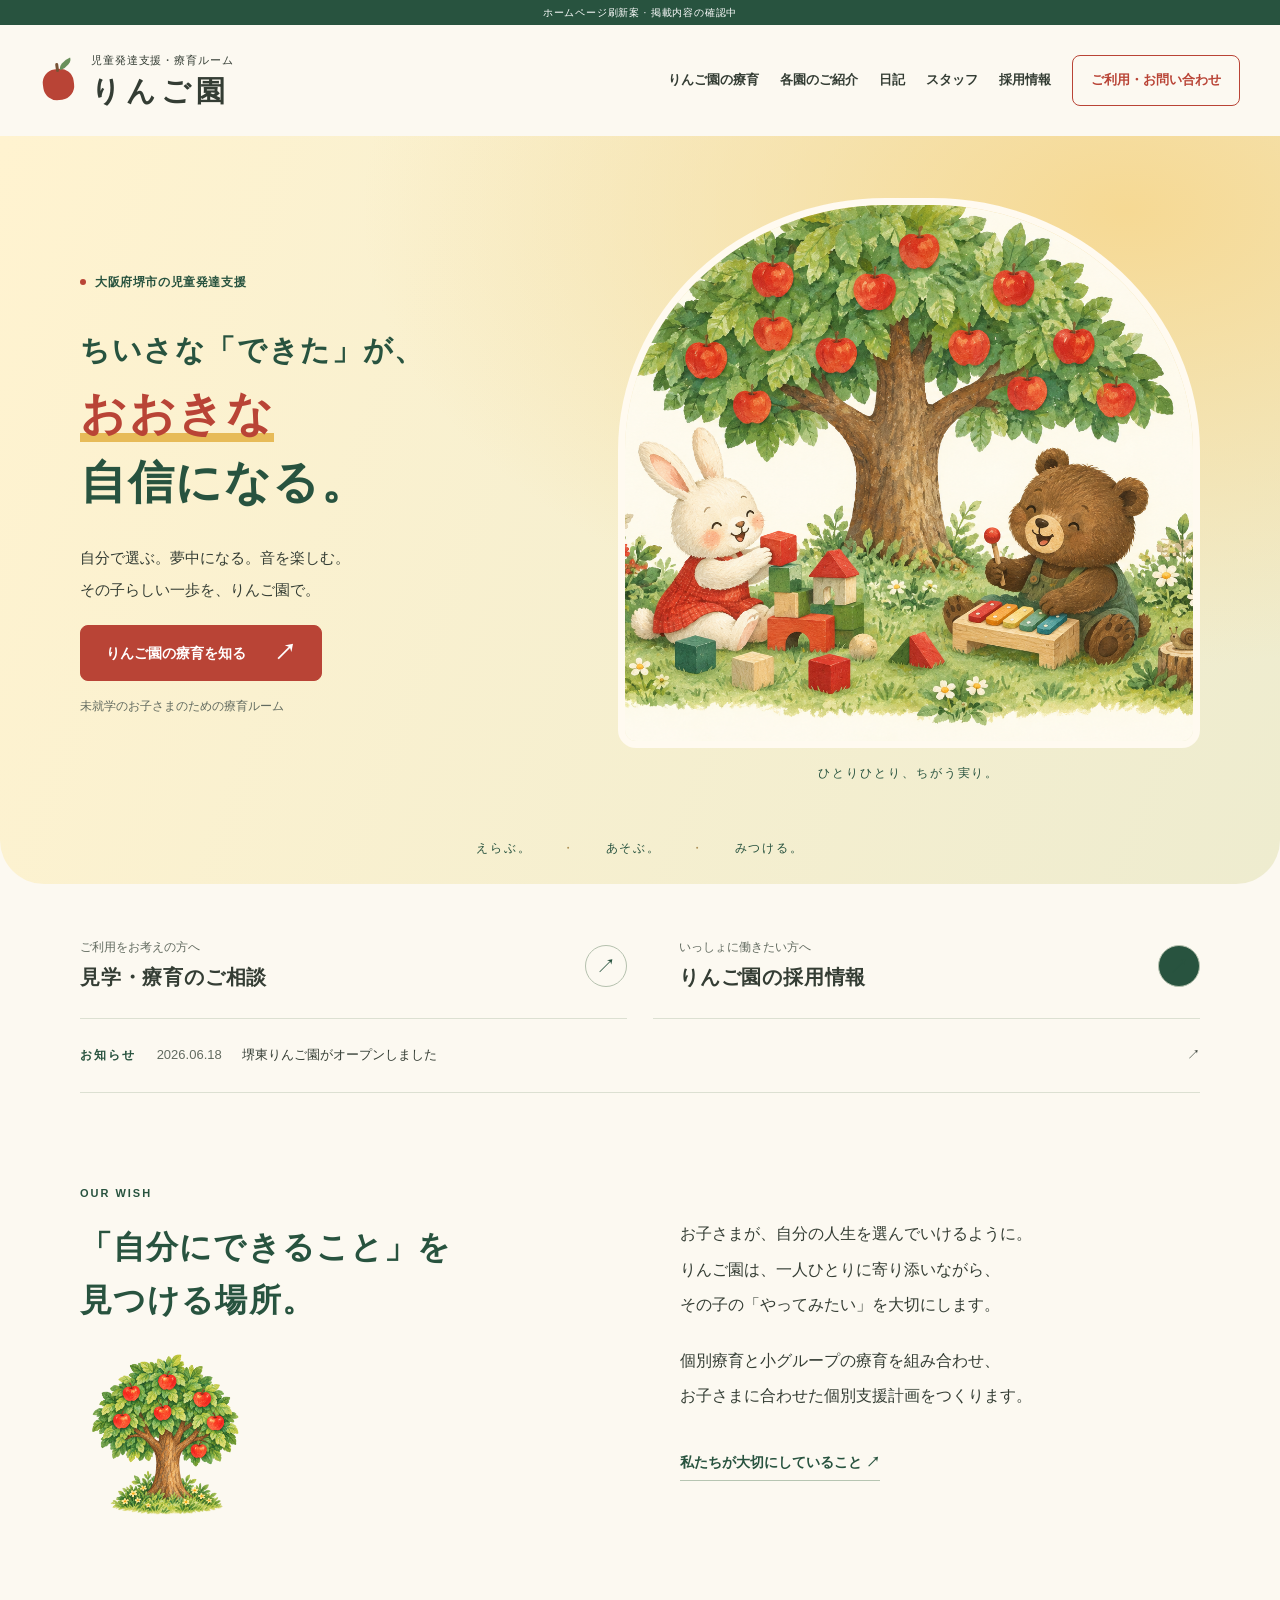
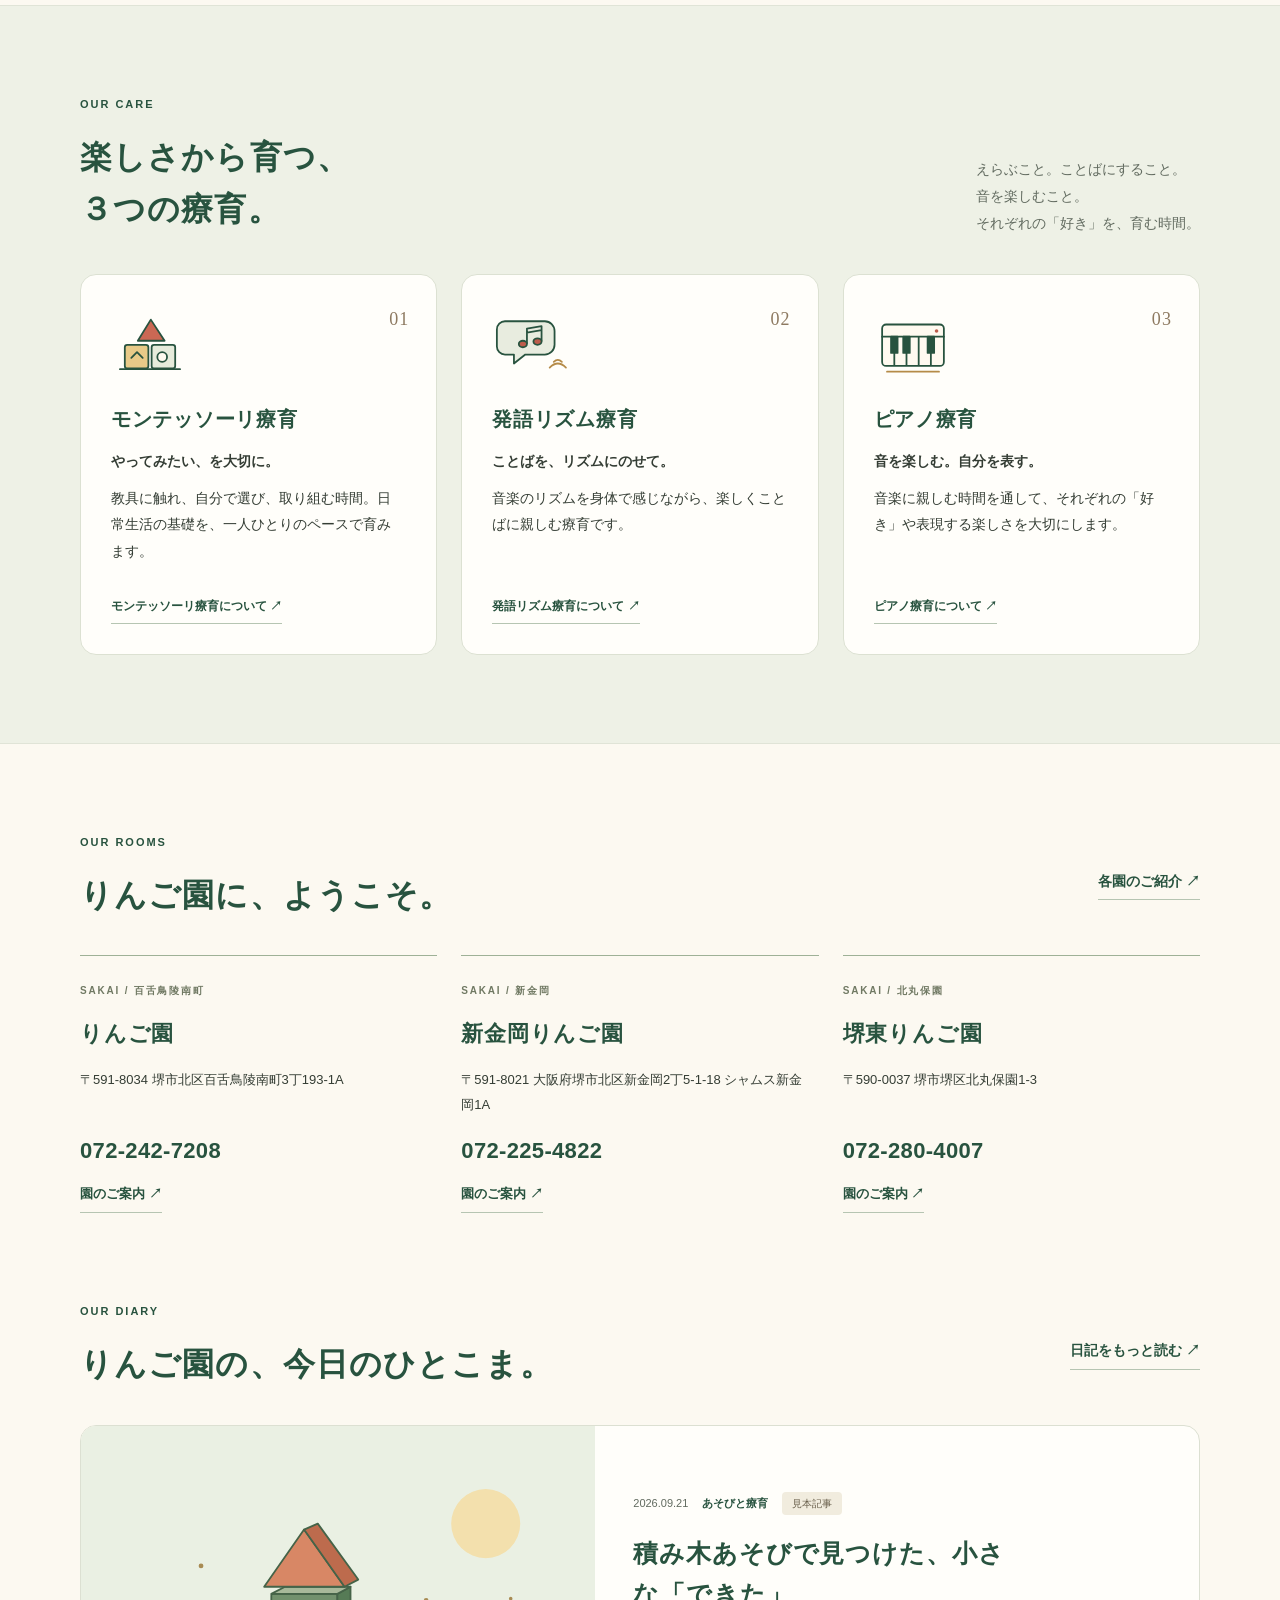
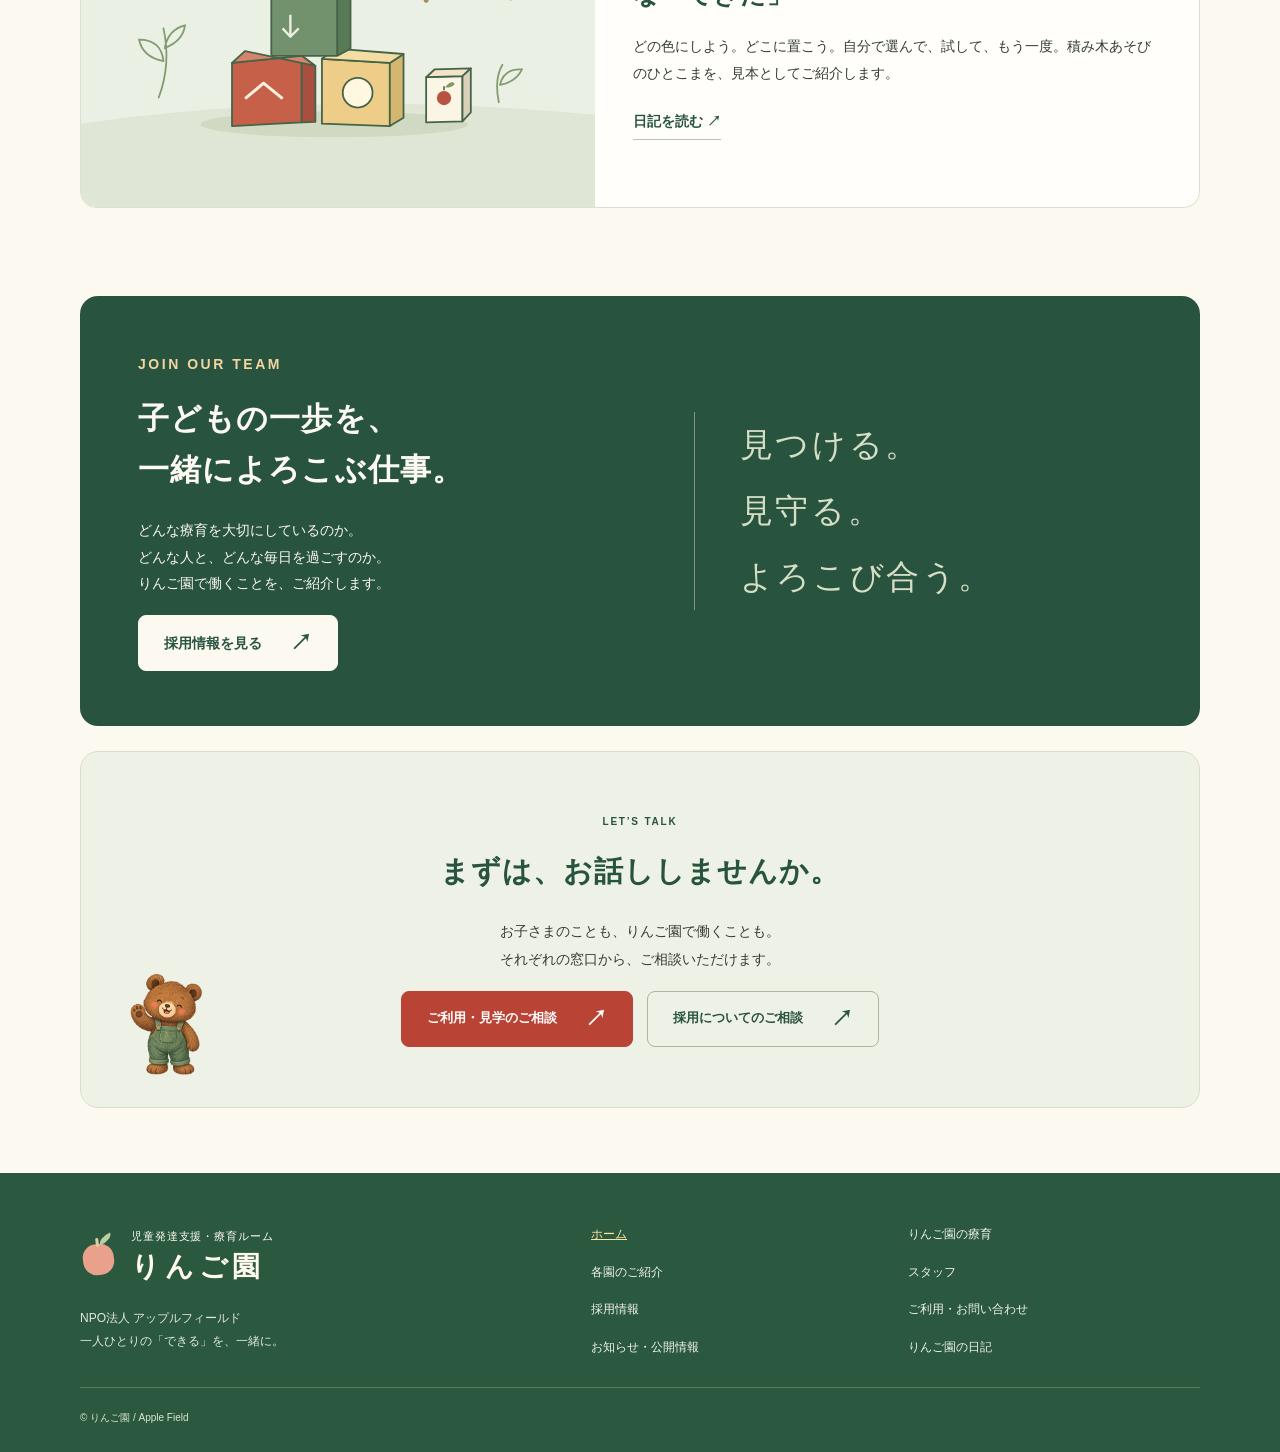
==== commit d4129c02: "Add files via upload" ====
--- a/index.html
+++ b/index.html
@@ -1,892 +1,106 @@
-<!DOCTYPE html>
+<!doctype html>
 <html lang="ja">
 <head>
-  <meta charset="UTF-8">
-  <meta name="viewport" content="width=device-width, initial-scale=1.0">
-  <title>りんご園 | 児童発達支援ポータルサイト</title>
-  <meta name="description" content="療育ルームりんご園は、モンテッソーリ療育・発語リズム療育・ピアノ療育を柱とした児童発達支援施設です。堺市内2拠点で未就学児のお子さまをサポートします。">
-  <style>
-    /* ===== Reset & Base ===== */
-    *, *::before, *::after { box-sizing: border-box; margin: 0; padding: 0; }
-    html { scroll-behavior: smooth; }
-    body {
-      font-family: 'Hiragino Sans', 'Hiragino Kaku Gothic ProN', 'Meiryo', sans-serif;
-      color: #333;
-      line-height: 1.7;
-      background: #fff;
-    }
-    a { color: inherit; text-decoration: none; }
-    img { max-width: 100%; display: block; }
-
-    /* ===== Design Tokens ===== */
-    :root {
-      --red:     #e8402a;
-      --red-lt:  #fde8e5;
-      --green:   #4caf50;
-      --green-lt:#e8f5e9;
-      --orange:  #f7941d;
-      --yellow:  #ffc107;
-      --blue:    #2196f3;
-      --purple:  #9c27b0;
-      --text:    #222;
-      --muted:   #666;
-      --border:  #e8e8e8;
-      --radius:  12px;
-      --shadow:  0 4px 20px rgba(0,0,0,.08);
-    }
-
-    /* ===== Header ===== */
-    header {
-      position: sticky; top: 0; z-index: 100;
-      background: #fff;
-      border-bottom: 1px solid var(--border);
-      box-shadow: 0 2px 8px rgba(0,0,0,.06);
-    }
-    .header-inner {
-      max-width: 1100px; margin: 0 auto;
-      display: flex; align-items: center; justify-content: space-between;
-      padding: 0 24px; height: 70px;
-    }
-    .logo {
-      display: flex; align-items: center; gap: 10px;
-      font-size: 1.25rem; font-weight: 700; color: var(--red);
-    }
-    .logo-icon {
-      width: 40px; height: 40px;
-      background: var(--red);
-      border-radius: 50%;
-      display: flex; align-items: center; justify-content: center;
-      font-size: 1.2rem; color: #fff;
-      flex-shrink: 0;
-    }
-    .logo-sub { font-size: .7rem; color: var(--muted); font-weight: 400; display: block; margin-top: -4px; }
-    nav { display: flex; align-items: center; gap: 24px; font-size: .88rem; }
-    nav a { color: var(--muted); font-weight: 500; transition: color .2s; }
-    nav a:hover { color: var(--red); }
-    .btn { display: inline-flex; align-items: center; gap: 6px; padding: 10px 22px; border-radius: 50px; font-size: .9rem; font-weight: 600; cursor: pointer; transition: all .2s; border: none; }
-    .btn-primary { background: var(--red); color: #fff; }
-    .btn-primary:hover { background: #c9341f; transform: translateY(-1px); box-shadow: 0 4px 14px rgba(232,64,42,.35); }
-    .btn-outline { background: transparent; color: var(--red); border: 2px solid var(--red); }
-    .btn-outline:hover { background: var(--red-lt); }
-    .hamburger { display: none; flex-direction: column; gap: 5px; cursor: pointer; padding: 4px; }
-    .hamburger span { display: block; width: 24px; height: 2px; background: var(--text); border-radius: 2px; }
-
-    /* ===== Hero ===== */
-    .hero {
-      background: linear-gradient(135deg, #fff8f7 0%, #fff3e0 50%, #f1f8e9 100%);
-      padding: 80px 24px 60px;
-      text-align: center;
-      position: relative; overflow: hidden;
-    }
-    .hero::before {
-      content: '';
-      position: absolute; top: -60px; right: -60px;
-      width: 280px; height: 280px;
-      background: radial-gradient(circle, rgba(232,64,42,.08) 0%, transparent 70%);
-      border-radius: 50%;
-    }
-    .hero-tag {
-      display: inline-block; background: var(--red-lt); color: var(--red);
-      font-size: .8rem; font-weight: 700; padding: 4px 14px; border-radius: 50px;
-      margin-bottom: 16px; letter-spacing: .05em;
-    }
-    .hero h1 {
-      font-size: clamp(1.8rem, 4vw, 3rem); font-weight: 800;
-      line-height: 1.3; color: var(--text); margin-bottom: 20px;
-    }
-    .hero h1 em { color: var(--red); font-style: normal; }
-    .hero p {
-      font-size: 1.05rem; color: var(--muted); max-width: 560px;
-      margin: 0 auto 36px;
-    }
-    .hero-actions { display: flex; gap: 14px; justify-content: center; flex-wrap: wrap; }
-    .hero-dots {
-      display: flex; gap: 10px; justify-content: center; margin-top: 40px;
-    }
-    .hero-dot {
-      width: 10px; height: 10px; border-radius: 50%;
-    }
-
-    /* ===== Section Common ===== */
-    section { padding: 72px 24px; }
-    .section-inner { max-width: 1100px; margin: 0 auto; }
-    .section-tag {
-      display: inline-block; font-size: .75rem; font-weight: 700;
-      letter-spacing: .1em; text-transform: uppercase;
-      padding: 3px 12px; border-radius: 50px; margin-bottom: 10px;
-    }
-    .section-title {
-      font-size: clamp(1.4rem, 3vw, 2rem); font-weight: 800;
-      margin-bottom: 12px;
-    }
-    .section-lead { color: var(--muted); max-width: 560px; margin-bottom: 48px; }
-    .section-header-row {
-      display: flex; align-items: flex-end; justify-content: space-between;
-      margin-bottom: 40px; gap: 16px; flex-wrap: wrap;
-    }
-
-    /* ===== Features ===== */
-    .features-bg { background: #fafafa; }
-    .features-grid {
-      display: grid; grid-template-columns: repeat(auto-fit, minmax(260px, 1fr));
-      gap: 24px;
-    }
-    .feature-card {
-      background: #fff; border-radius: var(--radius);
-      padding: 32px 28px; box-shadow: var(--shadow);
-      border-top: 4px solid transparent;
-      transition: transform .2s, box-shadow .2s;
-    }
-    .feature-card:hover { transform: translateY(-4px); box-shadow: 0 8px 30px rgba(0,0,0,.12); }
-    .feature-card:nth-child(1) { border-top-color: var(--red); }
-    .feature-card:nth-child(2) { border-top-color: var(--green); }
-    .feature-card:nth-child(3) { border-top-color: var(--orange); }
-    .feature-icon {
-      width: 54px; height: 54px; border-radius: 14px;
-      display: flex; align-items: center; justify-content: center;
-      font-size: 1.6rem; margin-bottom: 18px;
-    }
-    .feature-card:nth-child(1) .feature-icon { background: var(--red-lt); }
-    .feature-card:nth-child(2) .feature-icon { background: var(--green-lt); }
-    .feature-card:nth-child(3) .feature-icon { background: #fff8e1; }
-    .feature-card h3 { font-size: 1.1rem; font-weight: 700; margin-bottom: 10px; }
-    .feature-card p { font-size: .9rem; color: var(--muted); }
-
-    /* ===== Facilities ===== */
-    .facilities-grid {
-      display: grid; grid-template-columns: repeat(auto-fit, minmax(320px, 1fr));
-      gap: 28px;
-    }
-    .facility-card {
-      border: 1px solid var(--border); border-radius: var(--radius);
-      overflow: hidden; background: #fff;
-      box-shadow: var(--shadow);
-      transition: transform .2s, box-shadow .2s;
-    }
-    .facility-card:hover { transform: translateY(-4px); box-shadow: 0 10px 30px rgba(0,0,0,.12); }
-    .facility-thumb {
-      height: 180px; display: flex; align-items: center; justify-content: center;
-      font-size: 3.5rem; position: relative;
-    }
-    .facility-thumb-1 { background: linear-gradient(135deg, #fde8e5, #ffe0d0); }
-    .facility-thumb-2 { background: linear-gradient(135deg, #e8f5e9, #dcedc8); }
-    .facility-badge {
-      position: absolute; top: 12px; right: 12px;
-      background: var(--green); color: #fff;
-      font-size: .7rem; font-weight: 700; padding: 3px 10px; border-radius: 50px;
-    }
-    .facility-badge.new { background: var(--orange); }
-    .facility-body { padding: 24px; }
-    .facility-name { font-size: 1.25rem; font-weight: 800; margin-bottom: 6px; }
-    .facility-addr {
-      display: flex; align-items: center; gap: 6px;
-      font-size: .85rem; color: var(--muted); margin-bottom: 14px;
-    }
-    .facility-addr svg { flex-shrink: 0; }
-    .facility-tags { display: flex; flex-wrap: wrap; gap: 6px; margin-bottom: 18px; }
-    .tag {
-      font-size: .75rem; font-weight: 600; padding: 3px 10px;
-      border-radius: 50px; background: #f0f0f0; color: #555;
-    }
-    .tag-red { background: var(--red-lt); color: var(--red); }
-    .tag-green { background: var(--green-lt); color: #2e7d32; }
-    .tag-orange { background: #fff8e1; color: #e65100; }
-    .facility-footer {
-      display: flex; gap: 10px; padding: 0 24px 24px;
-    }
-    .facility-footer .btn { flex: 1; justify-content: center; font-size: .85rem; padding: 9px 16px; }
-
-    /* ===== Services summary ===== */
-    .services-bg { background: linear-gradient(135deg, #fef9f8 0%, #f1f8e9 100%); }
-    .services-grid {
-      display: grid; grid-template-columns: repeat(auto-fit, minmax(200px, 1fr));
-      gap: 20px;
-    }
-    .service-item {
-      background: #fff; border-radius: var(--radius); padding: 24px 20px;
-      text-align: center; box-shadow: var(--shadow);
-    }
-    .service-item .icon { font-size: 2rem; margin-bottom: 12px; }
-    .service-item h4 { font-size: .95rem; font-weight: 700; margin-bottom: 8px; }
-    .service-item p { font-size: .82rem; color: var(--muted); }
-
-    /* ===== Numbers ===== */
-    .numbers-bg { background: var(--red); color: #fff; }
-    .numbers-grid {
-      display: grid; grid-template-columns: repeat(auto-fit, minmax(160px, 1fr));
-      gap: 32px; text-align: center;
-    }
-    .number-item .num {
-      font-size: 3rem; font-weight: 800; line-height: 1;
-      color: #fff;
-    }
-    .number-item .num span { font-size: 1.4rem; }
-    .number-item .label { font-size: .9rem; opacity: .85; margin-top: 8px; }
-
-    /* ===== News ===== */
-    .news-list { display: flex; flex-direction: column; gap: 0; }
-    .news-item {
-      display: flex; gap: 20px; align-items: baseline;
-      padding: 18px 0; border-bottom: 1px solid var(--border);
-      transition: background .15s;
-    }
-    .news-item:first-child { border-top: 1px solid var(--border); }
-    .news-date { font-size: .85rem; color: var(--muted); white-space: nowrap; min-width: 90px; }
-    .news-cat {
-      font-size: .72rem; font-weight: 700; padding: 2px 8px;
-      border-radius: 4px; white-space: nowrap;
-    }
-    .cat-info { background: #e3f2fd; color: #1565c0; }
-    .cat-event { background: #fce4ec; color: #b71c1c; }
-    .cat-recruit { background: #e8f5e9; color: #1b5e20; }
-    .news-title { font-size: .95rem; }
-    .news-title a:hover { color: var(--red); text-decoration: underline; }
-    .news-all { text-align: center; margin-top: 32px; }
-
-    /* ===== Flow ===== */
-    .flow-bg { background: #fafafa; }
-    .flow-steps {
-      display: flex; flex-wrap: wrap; gap: 0;
-      counter-reset: step;
-      position: relative;
-    }
-    .flow-step {
-      flex: 1; min-width: 160px;
-      background: #fff; border-radius: var(--radius);
-      padding: 28px 20px; margin: 8px;
-      box-shadow: var(--shadow); text-align: center;
-      position: relative;
-    }
-    .flow-step::before {
-      counter-increment: step;
-      content: "STEP " counter(step);
-      display: block;
-      font-size: .7rem; font-weight: 800; letter-spacing: .08em;
-      color: var(--red); margin-bottom: 12px;
-    }
-    .flow-step .step-icon { font-size: 2.2rem; margin-bottom: 10px; }
-    .flow-step h4 { font-size: .95rem; font-weight: 700; margin-bottom: 6px; }
-    .flow-step p { font-size: .82rem; color: var(--muted); }
-
-    /* ===== Recruit ===== */
-    .recruit-bg { background: linear-gradient(135deg, #e8f5e9, #f1f8e9); }
-    .recruit-inner {
-      display: grid; grid-template-columns: 1fr 1fr; gap: 48px; align-items: center;
-    }
-    .recruit-text .section-tag { background: var(--green-lt); color: #2e7d32; }
-    .recruit-text .section-title { color: var(--text); }
-    .recruit-text p { color: var(--muted); margin-bottom: 28px; }
-    .recruit-cards { display: flex; flex-direction: column; gap: 14px; }
-    .recruit-card {
-      background: #fff; border-radius: var(--radius); padding: 18px 22px;
-      display: flex; align-items: center; gap: 16px; box-shadow: var(--shadow);
-    }
-    .recruit-card .r-icon { font-size: 1.8rem; }
-    .recruit-card h4 { font-size: .95rem; font-weight: 700; margin-bottom: 2px; }
-    .recruit-card p { font-size: .82rem; color: var(--muted); }
-
-    /* ===== Contact ===== */
-    .contact-bg { background: #fff; }
-    .contact-grid {
-      display: grid; grid-template-columns: 1fr 1fr; gap: 48px;
-    }
-    .contact-info h3 { font-size: 1.1rem; font-weight: 700; margin-bottom: 18px; }
-    .contact-info p { color: var(--muted); font-size: .9rem; margin-bottom: 12px; }
-    .contact-detail {
-      display: flex; align-items: center; gap: 10px;
-      font-size: .95rem; margin-bottom: 10px;
-    }
-    .contact-detail svg { flex-shrink: 0; }
-    .contact-form { background: #fafafa; border-radius: var(--radius); padding: 32px; }
-    .form-group { margin-bottom: 18px; }
-    .form-label {
-      display: block; font-size: .85rem; font-weight: 600;
-      margin-bottom: 6px; color: var(--text);
-    }
-    .form-label .req {
-      display: inline-block; background: var(--red); color: #fff;
-      font-size: .65rem; padding: 1px 5px; border-radius: 3px; margin-left: 6px;
-    }
-    .form-input, .form-select, .form-textarea {
-      width: 100%; padding: 10px 14px; font-size: .9rem;
-      border: 1.5px solid var(--border); border-radius: 8px;
-      font-family: inherit; outline: none; background: #fff;
-      transition: border-color .2s;
-    }
-    .form-input:focus, .form-select:focus, .form-textarea:focus {
-      border-color: var(--red);
-    }
-    .form-textarea { resize: vertical; min-height: 120px; }
-    .form-submit { width: 100%; padding: 14px; font-size: 1rem; font-weight: 700; border-radius: 50px; }
-
-    /* ===== Footer ===== */
-    footer { background: #1a1a1a; color: #ccc; padding: 56px 24px 32px; }
-    .footer-inner { max-width: 1100px; margin: 0 auto; }
-    .footer-top {
-      display: grid; grid-template-columns: 260px 1fr; gap: 48px; margin-bottom: 48px;
-    }
-    .footer-logo { color: #fff; margin-bottom: 14px; font-size: 1.15rem; font-weight: 700; display: flex; align-items: center; gap: 8px; }
-    .footer-logo-icon {
-      width: 32px; height: 32px; background: var(--red); border-radius: 50%;
-      display: flex; align-items: center; justify-content: center; font-size: .9rem;
-    }
-    .footer-brand p { font-size: .85rem; line-height: 1.8; }
-    .footer-nav-group h5 { color: #fff; font-size: .85rem; font-weight: 700; margin-bottom: 14px; letter-spacing: .05em; }
-    .footer-nav-cols {
-      display: grid; grid-template-columns: repeat(3, 1fr); gap: 32px;
-    }
-    .footer-nav-group ul { list-style: none; }
-    .footer-nav-group li { margin-bottom: 8px; }
-    .footer-nav-group a { font-size: .85rem; color: #aaa; transition: color .2s; }
-    .footer-nav-group a:hover { color: #fff; }
-    .footer-bottom {
-      border-top: 1px solid #333; padding-top: 24px;
-      display: flex; justify-content: space-between; align-items: center;
-      flex-wrap: wrap; gap: 12px;
-    }
-    .footer-bottom p { font-size: .8rem; color: #777; }
-    .social-links { display: flex; gap: 14px; }
-    .social-link {
-      width: 36px; height: 36px; background: #333; border-radius: 50%;
-      display: flex; align-items: center; justify-content: center;
-      font-size: .9rem; color: #aaa; transition: all .2s;
-    }
-    .social-link:hover { background: var(--red); color: #fff; }
-
-    /* ===== CTA Banner ===== */
-    .cta-banner {
-      background: linear-gradient(135deg, var(--red), #c9341f);
-      color: #fff; padding: 60px 24px; text-align: center;
-    }
-    .cta-banner h2 { font-size: clamp(1.4rem, 3vw, 2rem); font-weight: 800; margin-bottom: 12px; }
-    .cta-banner p { opacity: .9; margin-bottom: 28px; }
-    .btn-white { background: #fff; color: var(--red); font-weight: 700; }
-    .btn-white:hover { background: #ffe; transform: translateY(-2px); }
-    .btn-white-outline { background: transparent; color: #fff; border: 2px solid rgba(255,255,255,.7); }
-    .btn-white-outline:hover { background: rgba(255,255,255,.15); }
-    .cta-actions { display: flex; gap: 14px; justify-content: center; flex-wrap: wrap; }
-
-    /* ===== Scroll Reveal ===== */
-    .reveal { opacity: 0; transform: translateY(24px); transition: opacity .5s, transform .5s; }
-    .reveal.visible { opacity: 1; transform: none; }
-
-    /* ===== Mobile Nav ===== */
-    .mobile-nav {
-      display: none; position: fixed; inset: 70px 0 0 0;
-      background: #fff; z-index: 99; overflow-y: auto;
-      padding: 24px; flex-direction: column; gap: 14px;
-    }
-    .mobile-nav.open { display: flex; }
-    .mobile-nav a { padding: 12px 0; border-bottom: 1px solid var(--border); font-size: 1rem; color: var(--text); font-weight: 500; }
-
-    /* ===== Responsive ===== */
-    @media (max-width: 768px) {
-      nav, .header-cta { display: none; }
-      .hamburger { display: flex; }
-      .recruit-inner, .contact-grid, .footer-top { grid-template-columns: 1fr; gap: 32px; }
-      .footer-nav-cols { grid-template-columns: 1fr 1fr; }
-      section { padding: 52px 20px; }
-      .hero { padding: 56px 20px 44px; }
-      .numbers-bg section { padding: 48px 20px; }
-      .flow-step { min-width: 140px; }
-    }
-    @media (max-width: 480px) {
-      .footer-nav-cols { grid-template-columns: 1fr; }
-      .facilities-grid { grid-template-columns: 1fr; }
-    }
-  </style>
+<meta charset="utf-8">
+<meta name="viewport" content="width=device-width,initial-scale=1"><title>自分にできることを見つける場所 | 療育ルーム りんご園</title>
+<meta name="description" content="大阪府堺市の未就学児向け療育ルーム。モンテッソーリ・発語リズム・ピアノの療育と、りんご園の採用情報をご案内します。">
+<meta name="robots" content="noindex,nofollow">
+<meta property="og:title" content="自分にできることを見つける場所 | 療育ルーム りんご園">
+<meta property="og:description" content="大阪府堺市の未就学児向け療育ルーム。モンテッソーリ・発語リズム・ピアノの療育と、りんご園の採用情報をご案内します。">
+<meta property="og:type" content="website">
+<meta property="og:locale" content="ja_JP">
+<link rel="stylesheet" href="style.css">
+<link rel="stylesheet" href="blog.css">
+<link rel="stylesheet" href="orchard-theme.css">
 </head>
-<body>
-
-<!-- ===== Header ===== -->
-<header>
-  <div class="header-inner">
-    <a href="index.html" class="logo">
-      <div class="logo-icon">🍎</div>
-      <div>
-        りんご園
-        <span class="logo-sub">NPO法人 アップルフィールド</span>
-      </div>
-    </a>
-    <nav>
-      <a href="about.html">りんご園とは</a>
-      <a href="#facilities">施設を探す</a>
-      <a href="news.html">お知らせ</a>
-      <a href="recruit.html">採用情報</a>
-      <a href="contact.html">お問い合わせ</a>
-    </nav>
-    <a href="contact.html" class="btn btn-primary header-cta">見学を申し込む</a>
-    <div class="hamburger" id="hamburger" onclick="toggleNav()" aria-label="メニュー">
-      <span></span><span></span><span></span>
-    </div>
-  </div>
+<body class="orchard-page orchard-home"><a class="skip" href="#main">本文へ移動</a>
+<div class="draft">ホームページ刷新案 · 掲載内容の確認中</div>
+<header class="header"><a class="brand" href="index.html" aria-current="page"><span class="brand-mark" aria-hidden="true">●</span><span><small>児童発達支援・療育ルーム</small><strong>りんご園</strong></span></a><button class="menu-toggle" aria-expanded="false" aria-controls="navigation">メニュー</button>
+<nav id="navigation" aria-label="メインメニュー"><a href="care.html">りんご園の療育</a><a href="rooms.html">各園のご紹介</a><a href="blog.html">日記</a><a href="staff.html">スタッフ</a><a href="recruit.html">採用情報</a><a href="contact.html">ご利用・お問い合わせ</a>
+</nav>
 </header>
-
-<!-- Mobile Nav -->
-<div class="mobile-nav" id="mobileNav">
-  <a href="about.html" onclick="toggleNav()">りんご園とは</a>
-  <a href="#facilities" onclick="toggleNav()">施設を探す</a>
-  <a href="news.html" onclick="toggleNav()">お知らせ</a>
-  <a href="recruit.html" onclick="toggleNav()">採用情報</a>
-  <a href="contact.html" onclick="toggleNav()">お問い合わせ</a>
-  <a href="contact.html" class="btn btn-primary" onclick="toggleNav()" style="text-align:center;margin-top:8px;">見学を申し込む</a>
+<main id="main"><!-- トップのメインビジュアル -->
+<div class="hero-stage"><section class="hero wrap">
+<div class="hero-copy">
+<p class="eyebrow">大阪府堺市の児童発達支援</p>
+<h1><span class="hero-opening">ちいさな「できた」が、</span><br><em>おおきな</em><br>自信になる。</h1>
+<p class="hero-desc">自分で選ぶ。夢中になる。音を楽しむ。<br>その子らしい一歩を、りんご園で。</p><a class="button " href="care.html">りんご園の療育を知る<span aria-hidden="true">↗</span></a>
+<p class="hero-note">未就学のお子さまのための療育ルーム</p>
 </div>
-
-<!-- ===== Hero ===== -->
-<section class="hero">
-  <span class="hero-tag">🍎 児童発達支援 / 療育ルーム</span>
-  <h1>お子さまの<em>「できる」</em>を、<br>いっしょに見つけよう。</h1>
-  <p>りんご園は、一人ひとりのお子さまに寄り添う療育を通じて、
-    笑顔あふれる未来を一緒につくる児童発達支援施設です。</p>
-  <div class="hero-actions">
-    <a href="contact.html" class="btn btn-primary">🌸 見学・利用申込</a>
-    <a href="#facilities" class="btn btn-outline">施設を見る →</a>
-  </div>
-  <div class="hero-dots">
-    <div class="hero-dot" style="background:var(--red)"></div>
-    <div class="hero-dot" style="background:var(--orange)"></div>
-    <div class="hero-dot" style="background:var(--yellow)"></div>
-    <div class="hero-dot" style="background:var(--green)"></div>
-    <div class="hero-dot" style="background:var(--blue)"></div>
-    <div class="hero-dot" style="background:var(--purple)"></div>
-  </div>
+<div class="hero-art"><img src="assets/orchard.png" alt="りんごの木の下で、うさぎとくまが遊ぶ絵本風のイラスト" width="1536" height="1024" fetchpriority="high" decoding="async">
+<p class="art-caption">ひとりひとり、ちがう実り。</p>
+</div>
 </section>
-
-<!-- ===== Features ===== -->
-<section class="features-bg" id="about">
-  <div class="section-inner">
-    <div class="section-header-row">
-      <div>
-        <span class="section-tag" style="background:var(--red-lt);color:var(--red)">りんご園の特長</span>
-        <h2 class="section-title">3つの療育の柱</h2>
-        <p class="section-lead" style="margin-bottom:0">科学的根拠に基づいた独自の療育メソッドで、お子さまの発達を多角的にサポートします。</p>
-      </div>
-    </div>
-    <div class="features-grid reveal">
-      <div class="feature-card">
-        <div class="feature-icon">🎨</div>
-        <h3>モンテッソーリ療育</h3>
-        <p>子ども自身の「やりたい」気持ちを大切に、手を使った活動で感覚・知性・自立心を育みます。</p>
-      </div>
-      <div class="feature-card">
-        <div class="feature-icon">🎵</div>
-        <h3>発語リズム療育</h3>
-        <p>リズムと音楽を活用した独自のアプローチで、ことばの発達と表現力を自然に引き出します。</p>
-      </div>
-      <div class="feature-card">
-        <div class="feature-icon">🎹</div>
-        <h3>ピアノ療育</h3>
-        <p>ピアノを通じて集中力・感情表現・指先の巧緻性を伸ばし、自己肯定感を高めます。</p>
-      </div>
-    </div>
-  </div>
+<div class="orchard-ribbon" aria-label="大切にする体験"><span>えらぶ。</span><span>あそぶ。</span><span>みつける。</span></div></div>
+<section class="entry wrap" aria-label="目的別のご案内"><a href="contact.html"><span class="entry-label">ご利用をお考えの方へ</span><strong>見学・療育のご相談</strong><span class="circle-arrow">↗</span></a><a href="recruit.html"><span class="entry-label">いっしょに働きたい方へ</span><strong>りんご園の採用情報</strong><span class="circle-arrow">↗</span></a>
 </section>
-
-<!-- ===== Numbers ===== -->
-<section class="numbers-bg" style="padding:56px 24px">
-  <div class="section-inner">
-    <div class="numbers-grid reveal">
-      <div class="number-item">
-        <div class="num">2<span>拠点</span></div>
-        <div class="label">堺市内2施設</div>
-      </div>
-      <div class="number-item">
-        <div class="num">90<span>分</span></div>
-        <div class="label">1コマの療育時間</div>
-      </div>
-      <div class="number-item">
-        <div class="num">3<span>種</span></div>
-        <div class="label">療育メソッド</div>
-      </div>
-      <div class="number-item">
-        <div class="num">未就学<span>児</span></div>
-        <div class="label">対象年齢</div>
-      </div>
-    </div>
-  </div>
+<section class="news-strip wrap"><span class="eyebrow">お知らせ</span><time datetime="2026-06-18">2026.06.18</time><a href="news.html">堺東りんご園がオープンしました <span aria-hidden="true">↗</span></a>
+</section><!-- 療育の考え方 -->
+<section class="section wrap about">
+<div>
+<p class="eyebrow">OUR WISH</p>
+<h2>「自分にできること」を<br>見つける場所。</h2><div class="wish-art" aria-hidden="true"><img class="orchard-tree" src="assets/orchard-tree.png" alt="" width="1211" height="1299" loading="lazy" decoding="async"><img class="bear-accent" src="assets/bear-apple.png" alt="" width="1280" height="1280" loading="lazy" decoding="async"></div>
+</div>
+<div>
+<p>お子さまが、自分の人生を選んでいけるように。<br>りんご園は、一人ひとりに寄り添いながら、<br>その子の「やってみたい」を大切にします。</p>
+<p>個別療育と小グループの療育を組み合わせ、<br>お子さまに合わせた個別支援計画をつくります。</p><a class="text-link" href="care.html">私たちが大切にしていること ↗</a>
+</div>
+</section><!-- ３本の柱 -->
+<section class="section tinted care-summary"><div class="wrap"><div class="care-heading"><div><p class="eyebrow">OUR CARE</p><h2>楽しさから育つ、<br>３つの療育。</h2></div><p>えらぶこと。ことばにすること。<br>音を楽しむこと。<br>それぞれの「好き」を、育む時間。</p></div><div class="feature-grid"><article class="feature"><img class="therapy-icon" src="assets/care-montessori.svg" alt="" aria-hidden="true" width="96" height="96" loading="lazy"><div class="feature-text"><span class="number">01</span><h3>モンテッソーリ療育</h3><p class="catch">やってみたい、を大切に。</p><p>教具に触れ、自分で選び、取り組む時間。日常生活の基礎を、一人ひとりのペースで育みます。</p><a class="text-link" href="care.html#montessori">モンテッソーリ療育について ↗</a></div></article><article class="feature"><img class="therapy-icon" src="assets/care-rhythm.svg" alt="" aria-hidden="true" width="96" height="96" loading="lazy"><div class="feature-text"><span class="number">02</span><h3>発語リズム療育</h3><p class="catch">ことばを、リズムにのせて。</p><p>音楽のリズムを身体で感じながら、楽しくことばに親しむ療育です。</p><a class="text-link" href="care.html#rhythm">発語リズム療育について ↗</a></div></article><article class="feature"><img class="therapy-icon" src="assets/care-piano.svg" alt="" aria-hidden="true" width="96" height="96" loading="lazy"><div class="feature-text"><span class="number">03</span><h3>ピアノ療育</h3><p class="catch">音を楽しむ。自分を表す。</p><p>音楽に親しむ時間を通して、それぞれの「好き」や表現する楽しさを大切にします。</p><a class="text-link" href="care.html#piano">ピアノ療育について ↗</a></div></article></div></div></section>
+<section class="section wrap">
+<div class="section-head">
+<div>
+<p class="eyebrow">OUR ROOMS</p>
+<h2>りんご園に、ようこそ。</h2>
+</div><a class="text-link" href="rooms.html">各園のご紹介 ↗</a>
+</div>
+<div class="room-grid">
+<article class="room">
+<p class="eyebrow">SAKAI / 百舌鳥陵南町</p>
+<h3>りんご園</h3>
+<p>〒591-8034 堺市北区百舌鳥陵南町3丁193-1A</p><a class="phone" href="tel:0722427208">072-242-7208</a><a class="text-link" href="rooms.html#ringoen">園のご案内 ↗</a>
+</article>
+<article class="room">
+<p class="eyebrow">SAKAI / 新金岡</p>
+<h3>新金岡りんご園</h3>
+<p>〒591-8021 大阪府堺市北区新金岡2丁5-1-18 シャムス新金岡1A</p><a class="phone" href="tel:0722254822">072-225-4822</a><a class="text-link" href="rooms.html#shinkanaoka">園のご案内 ↗</a>
+</article>
+<article class="room">
+<p class="eyebrow">SAKAI / 北丸保園</p>
+<h3>堺東りんご園</h3>
+<p>〒590-0037 堺市堺区北丸保園1-3</p><a class="phone" href="tel:0722804007">072-280-4007</a><a class="text-link" href="rooms.html#sakaihigashi">園のご案内 ↗</a>
+</article>
+</div>
+</section><section class="section wrap blog-home"><div class="section-head"><div><p class="eyebrow">OUR DIARY</p><h2>りんご園の、今日のひとこま。</h2></div><a class="text-link" href="blog.html">日記をもっと読む ↗</a></div><div class="blog-list" data-blog-list data-limit="1"></div><noscript><p>日記を表示するにはJavaScriptを有効にしてください。</p></noscript></section><!-- 採用への入り口 -->
+<section class="recruit-banner wrap">
+<div>
+<p class="eyebrow">JOIN OUR TEAM</p>
+<h2>子どもの一歩を、<br>一緒によろこぶ仕事。</h2>
+<p>どんな療育を大切にしているのか。<br>どんな人と、どんな毎日を過ごすのか。<br>りんご園で働くことを、ご紹介します。</p><a class="button light" href="recruit.html">採用情報を見る<span aria-hidden="true">↗</span></a>
+</div>
+<div class="recruit-words" aria-hidden="true">見つける。<br>見守る。<br>よろこび合う。</div>
 </section>
-
-<!-- ===== Services ===== -->
-<section class="services-bg">
-  <div class="section-inner">
-    <span class="section-tag" style="background:var(--green-lt);color:#2e7d32">サービス内容</span>
-    <h2 class="section-title">りんご園でできること</h2>
-    <p class="section-lead">個別支援計画に基づき、お子さまのニーズに合わせたプログラムを提供します。</p>
-    <div class="services-grid reveal">
-      <div class="service-item">
-        <div class="icon">👥</div>
-        <h4>グループ療育</h4>
-        <p>小グループでのコミュニケーションや社会性を育む活動</p>
-      </div>
-      <div class="service-item">
-        <div class="icon">🧒</div>
-        <h4>個別療育</h4>
-        <p>お子さま一人ひとりのペースに合わせた1対1の療育</p>
-      </div>
-      <div class="service-item">
-        <div class="icon">💬</div>
-        <h4>療育相談</h4>
-        <p>専門スタッフによる保護者へのアドバイスと相談支援</p>
-      </div>
-      <div class="service-item">
-        <div class="icon">📋</div>
-        <h4>個別支援計画</h4>
-        <p>一人ひとりに合わせたオーダーメイドの支援計画書を作成</p>
-      </div>
-    </div>
-  </div>
+<section class="cta wrap bear-cta"><img class="bear-accent" src="assets/bear-wave.png" alt="" aria-hidden="true" width="1280" height="1280" loading="lazy" decoding="async">
+<p class="eyebrow">LET’S TALK</p>
+<h2>まずは、お話ししませんか。</h2>
+<p>お子さまのことも、りんご園で働くことも。<br>それぞれの窓口から、ご相談いただけます。</p>
+<div class="actions"><a class="button " href="contact.html">ご利用・見学のご相談<span aria-hidden="true">↗</span></a><a class="button outline" href="recruit.html#inquiry">採用についてのご相談<span aria-hidden="true">↗</span></a>
+</div>
 </section>
-
-<!-- ===== Facilities ===== -->
-<section id="facilities">
-  <div class="section-inner">
-    <div class="section-header-row">
-      <div>
-        <span class="section-tag" style="background:#e3f2fd;color:#1565c0">施設を探す</span>
-        <h2 class="section-title">りんご園の施設一覧</h2>
-        <p class="section-lead" style="margin-bottom:0">堺市内2拠点。お近くの施設をご利用ください。</p>
-      </div>
-    </div>
-    <div class="facilities-grid reveal">
-
-      <!-- 施設1 -->
-      <div class="facility-card">
-        <div class="facility-thumb facility-thumb-1">
-          🍎
-          <span class="facility-badge">受付中</span>
-        </div>
-        <div class="facility-body">
-          <div class="facility-name">療育ルーム りんご園</div>
-          <div class="facility-addr">
-            <svg width="14" height="14" viewBox="0 0 24 24" fill="none" stroke="currentColor" stroke-width="2"><path d="M21 10c0 7-9 13-9 13s-9-6-9-13a9 9 0 0 1 18 0z"/><circle cx="12" cy="10" r="3"/></svg>
-            大阪府堺市北区百舌鳥陵南町3丁193-1A
-          </div>
-          <div class="facility-tags">
-            <span class="tag tag-red">児童発達支援</span>
-            <span class="tag tag-green">モンテッソーリ</span>
-            <span class="tag tag-orange">発語リズム</span>
-            <span class="tag">ピアノ療育</span>
-            <span class="tag">未就学児</span>
-          </div>
-          <div style="font-size:.85rem;color:var(--muted)">
-            <strong style="color:var(--text)">TEL:</strong> 072-242-7208<br>
-            <strong style="color:var(--text)">指定番号:</strong> 2756500027
-          </div>
-        </div>
-        <div class="facility-footer">
-          <a href="ringo-en.html" class="btn btn-primary" style="font-size:.85rem">詳細を見る</a>
-          <a href="contact.html" class="btn btn-outline" style="font-size:.85rem">見学申込</a>
-        </div>
-      </div>
-
-      <!-- 施設2 -->
-      <div class="facility-card">
-        <div class="facility-thumb facility-thumb-2">
-          🍏
-          <span class="facility-badge new">NEW</span>
-        </div>
-        <div class="facility-body">
-          <div class="facility-name">新金岡 りんご園</div>
-          <div class="facility-addr">
-            <svg width="14" height="14" viewBox="0 0 24 24" fill="none" stroke="currentColor" stroke-width="2"><path d="M21 10c0 7-9 13-9 13s-9-6-9-13a9 9 0 0 1 18 0z"/><circle cx="12" cy="10" r="3"/></svg>
-            大阪府堺市北区（新金岡エリア）
-          </div>
-          <div class="facility-tags">
-            <span class="tag tag-red">児童発達支援</span>
-            <span class="tag tag-green">モンテッソーリ</span>
-            <span class="tag tag-orange">発語リズム</span>
-            <span class="tag">ピアノ療育</span>
-            <span class="tag">2025年2月オープン</span>
-          </div>
-          <div style="font-size:.85rem;color:var(--muted)">
-            <strong style="color:var(--text)">TEL:</strong> 070-5046-2370<br>
-            <strong style="color:var(--text)">令和7年2月1日</strong> オープン
-          </div>
-        </div>
-        <div class="facility-footer">
-          <a href="shinkanaoka.html" class="btn btn-primary" style="font-size:.85rem">詳細を見る</a>
-          <a href="contact.html" class="btn btn-outline" style="font-size:.85rem">見学申込</a>
-        </div>
-      </div>
-
-    </div>
-  </div>
-</section>
-
-<!-- ===== Flow ===== -->
-<section class="flow-bg" id="flow">
-  <div class="section-inner">
-    <span class="section-tag" style="background:#f3e5f5;color:#6a1b9a">ご利用の流れ</span>
-    <h2 class="section-title">はじめての方へ</h2>
-    <p class="section-lead">見学からご利用開始まで、スタッフが丁寧にサポートします。</p>
-    <div class="flow-steps reveal">
-      <div class="flow-step">
-        <div class="step-icon">📞</div>
-        <h4>お問い合わせ</h4>
-        <p>電話・フォームでお気軽にご連絡ください</p>
-      </div>
-      <div class="flow-step">
-        <div class="step-icon">🏠</div>
-        <h4>施設見学</h4>
-        <p>実際の療育の様子をご覧いただけます</p>
-      </div>
-      <div class="flow-step">
-        <div class="step-icon">📝</div>
-        <h4>受給者証の取得</h4>
-        <p>お住まいの市区町村で取得手続きを行います</p>
-      </div>
-      <div class="flow-step">
-        <div class="step-icon">📋</div>
-        <h4>個別支援計画</h4>
-        <p>お子さまに合わせた支援計画を作成します</p>
-      </div>
-      <div class="flow-step">
-        <div class="step-icon">🌟</div>
-        <h4>療育スタート</h4>
-        <p>笑顔あふれる療育が始まります！</p>
-      </div>
-    </div>
-    <div style="margin-top:36px;background:#fff8e1;border-radius:var(--radius);padding:20px 24px;border-left:4px solid var(--orange)">
-      <strong>💡 受給者証について</strong><br>
-      <span style="font-size:.9rem;color:var(--muted)">
-        りんご園は障害児通所支援（児童発達支援）の指定事業所です。利用には各市区町村が発行する「障害児通所受給者証」が必要です。取得方法もスタッフが丁寧にご説明します。
-      </span>
-    </div>
-  </div>
-</section>
-
-<!-- ===== News ===== -->
-<section id="news">
-  <div class="section-inner">
-    <div class="section-header-row">
-      <div>
-        <span class="section-tag" style="background:#e3f2fd;color:#1565c0">お知らせ</span>
-        <h2 class="section-title" style="margin-bottom:0">最新情報</h2>
-      </div>
-      <a href="#" class="btn btn-outline" style="font-size:.85rem;padding:8px 18px">すべて見る →</a>
-    </div>
-    <div class="news-list reveal">
-      <div class="news-item">
-        <span class="news-date">2025.10.30</span>
-        <span class="news-cat cat-info">お知らせ</span>
-        <div class="news-title"><a href="#">新金岡りんご園 令和7年2月1日にオープンしました</a></div>
-      </div>
-      <div class="news-item">
-        <span class="news-date">2023.11.29</span>
-        <span class="news-cat cat-event">イベント</span>
-        <div class="news-title"><a href="#">折り紙教室・バルーン教室・リトミック・茶道教室 はじめました</a></div>
-      </div>
-      <div class="news-item">
-        <span class="news-date">2023.11.29</span>
-        <span class="news-cat cat-info">お知らせ</span>
-        <div class="news-title"><a href="#">新規利用申し込み 残りわずかです</a></div>
-      </div>
-      <div class="news-item">
-        <span class="news-date">2022.07.01</span>
-        <span class="news-cat cat-info">お知らせ</span>
-        <div class="news-title"><a href="#">令和4年7月1日「りんご園」グランドオープン</a></div>
-      </div>
-    </div>
-  </div>
-</section>
-
-<!-- ===== CTA Banner ===== -->
-<section class="cta-banner" style="padding:60px 24px">
-  <h2>見学・相談、お気軽にどうぞ</h2>
-  <p>「うちの子に合うかな？」そんな疑問もスタッフが丁寧にお答えします。</p>
-  <div class="cta-actions">
-    <a href="contact.html" class="btn btn-white">📋 見学を申し込む</a>
-    <a href="tel:0722427208" class="btn btn-white-outline">📞 072-242-7208</a>
-  </div>
-</section>
-
-<!-- ===== Recruit ===== -->
-<section class="recruit-bg" id="recruit">
-  <div class="section-inner">
-    <div class="recruit-inner">
-      <div class="recruit-text">
-        <span class="section-tag" style="background:var(--green-lt);color:#2e7d32">採用情報</span>
-        <h2 class="section-title">りんご園で<br>いっしょに働きませんか？</h2>
-        <p>お子さまの「できた！」という瞬間を一緒に喜べる仲間を募集しています。保育士・教員免許・障害福祉の資格をお持ちの方、ぜひご応募ください。</p>
-        <a href="contact.html" class="btn btn-primary">採用エントリー・お問い合わせ →</a>
-      </div>
-      <div class="recruit-cards reveal">
-        <div class="recruit-card">
-          <div class="r-icon">👩‍🏫</div>
-          <div>
-            <h4>保育士・幼稚園教諭</h4>
-            <p>経験者優遇。未経験でも研修制度あり</p>
-          </div>
-        </div>
-        <div class="recruit-card">
-          <div class="r-icon">🎓</div>
-          <div>
-            <h4>児童指導員</h4>
-            <p>社会福祉士・精神保健福祉士・教員免許等</p>
-          </div>
-        </div>
-        <div class="recruit-card">
-          <div class="r-icon">🎹</div>
-          <div>
-            <h4>ピアノ講師・音楽指導員</h4>
-            <p>子どもの発達に関わる音楽療法・ピアノ指導</p>
-          </div>
-        </div>
-      </div>
-    </div>
-  </div>
-</section>
-
-<!-- ===== Contact ===== -->
-<section id="contact">
-  <div class="section-inner">
-    <span class="section-tag" style="background:var(--red-lt);color:var(--red)">お問い合わせ</span>
-    <h2 class="section-title">見学・利用相談・採用のご連絡</h2>
-    <p class="section-lead">お気軽にお問い合わせください。通常2営業日以内にご返信します。</p>
-    <div class="contact-grid reveal">
-      <div class="contact-info">
-        <h3>直接のお問い合わせ</h3>
-        <p>お電話・LINEでも受け付けております。</p>
-        <div class="contact-detail">
-          <svg width="18" height="18" viewBox="0 0 24 24" fill="none" stroke="var(--red)" stroke-width="2"><path d="M22 16.92v3a2 2 0 0 1-2.18 2 19.79 19.79 0 0 1-8.63-3.07A19.5 19.5 0 0 1 4.69 12 19.79 19.79 0 0 1 1.61 3.5 2 2 0 0 1 3.6 1.3h3a2 2 0 0 1 2 1.72 12.84 12.84 0 0 0 .7 2.81 2 2 0 0 1-.45 2.11L7.91 9a16 16 0 0 0 6 6l.61-.61a2 2 0 0 1 2.11-.45 12.84 12.84 0 0 0 2.81.7A2 2 0 0 1 22 16.92z"/></svg>
-          <span><strong>072-242-7208</strong>（りんご園）</span>
-        </div>
-        <div class="contact-detail">
-          <svg width="18" height="18" viewBox="0 0 24 24" fill="none" stroke="var(--red)" stroke-width="2"><path d="M22 16.92v3a2 2 0 0 1-2.18 2 19.79 19.79 0 0 1-8.63-3.07A19.5 19.5 0 0 1 4.69 12 19.79 19.79 0 0 1 1.61 3.5 2 2 0 0 1 3.6 1.3h3a2 2 0 0 1 2 1.72 12.84 12.84 0 0 0 .7 2.81 2 2 0 0 1-.45 2.11L7.91 9a16 16 0 0 0 6 6l.61-.61a2 2 0 0 1 2.11-.45 12.84 12.84 0 0 0 2.81.7A2 2 0 0 1 22 16.92z"/></svg>
-          <span><strong>070-5046-2370</strong>（梅田携帯）</span>
-        </div>
-        <div class="contact-detail">
-          <svg width="18" height="18" viewBox="0 0 24 24" fill="none" stroke="var(--red)" stroke-width="2"><path d="M21 10c0 7-9 13-9 13s-9-6-9-13a9 9 0 0 1 18 0z"/><circle cx="12" cy="10" r="3"/></svg>
-          <span>〒591-8034 堺市北区百舌鳥陵南町3丁193-1A</span>
-        </div>
-        <div style="margin-top:20px">
-          <a href="https://lin.ee/example" class="btn btn-primary" style="background:#06C755">💬 LINEで問い合わせ</a>
-        </div>
-        <div style="margin-top:20px;padding:16px;background:var(--red-lt);border-radius:10px;font-size:.85rem">
-          <strong>受付時間</strong><br>
-          月〜金 9:00〜17:00<br>
-          <span style="color:var(--muted)">※土日祝はLINEのみ受付</span>
-        </div>
-      </div>
-
-      <div class="contact-form">
-        <form onsubmit="handleSubmit(event)">
-          <div class="form-group">
-            <label class="form-label">お問い合わせの種類<span class="req">必須</span></label>
-            <select class="form-select" required>
-              <option value="">選択してください</option>
-              <option>見学・施設の利用について</option>
-              <option>サービス内容について</option>
-              <option>採用について</option>
-              <option>その他</option>
-            </select>
-          </div>
-          <div class="form-group">
-            <label class="form-label">お名前<span class="req">必須</span></label>
-            <input type="text" class="form-input" placeholder="山田 花子" required>
-          </div>
-          <div class="form-group">
-            <label class="form-label">メールアドレス<span class="req">必須</span></label>
-            <input type="email" class="form-input" placeholder="example@mail.com" required>
-          </div>
-          <div class="form-group">
-            <label class="form-label">電話番号</label>
-            <input type="tel" class="form-input" placeholder="090-0000-0000">
-          </div>
-          <div class="form-group">
-            <label class="form-label">ご希望の施設</label>
-            <select class="form-select">
-              <option value="">選択してください</option>
-              <option>りんご園（百舌鳥陵南町）</option>
-              <option>新金岡りんご園</option>
-              <option>未定・どちらでも</option>
-            </select>
-          </div>
-          <div class="form-group">
-            <label class="form-label">メッセージ</label>
-            <textarea class="form-textarea" placeholder="ご質問・ご要望などお気軽にどうぞ"></textarea>
-          </div>
-          <button type="submit" class="btn btn-primary form-submit">送信する →</button>
-        </form>
-        <div id="form-success" style="display:none;margin-top:16px;padding:16px;background:var(--green-lt);border-radius:10px;color:#2e7d32;font-weight:600">
-          ✅ 送信完了！2営業日以内にご返信します。
-        </div>
-      </div>
-    </div>
-  </div>
-</section>
-
-<!-- ===== Footer ===== -->
+</main>
 <footer>
-  <div class="footer-inner">
-    <div class="footer-top">
-      <div class="footer-brand">
-        <div class="footer-logo">
-          <div class="footer-logo-icon">🍎</div>
-          りんご園
-        </div>
-        <p>NPO法人 アップルフィールドが運営する療育ルーム。モンテッソーリ療育・発語リズム療育・ピアノ療育を通じて、お子さまの育ちをサポートします。</p>
-        <div style="margin-top:16px;font-size:.82rem;color:#888">
-          〒591-8034 大阪府堺市北区<br>百舌鳥陵南町3丁193-1A<br>TEL: 072-242-7208
-        </div>
-      </div>
-      <div class="footer-nav-cols">
-        <div class="footer-nav-group">
-          <h5>りんご園について</h5>
-          <ul>
-            <li><a href="about.html">りんご園とは</a></li>
-            <li><a href="about.html">療育の特長</a></li>
-            <li><a href="about.html">サービス内容</a></li>
-            <li><a href="about.html#flow">ご利用の流れ</a></li>
-          </ul>
-        </div>
-        <div class="footer-nav-group">
-          <h5>施設一覧</h5>
-          <ul>
-            <li><a href="ringo-en.html">りんご園（本院）</a></li>
-            <li><a href="shinkanaoka.html">新金岡りんご園</a></li>
-          </ul>
-        </div>
-        <div class="footer-nav-group">
-          <h5>その他</h5>
-          <ul>
-            <li><a href="news.html">お知らせ</a></li>
-            <li><a href="recruit.html">採用情報</a></li>
-            <li><a href="contact.html">お問い合わせ</a></li>
-            <li><a href="#">プライバシーポリシー</a></li>
-          </ul>
-        </div>
-      </div>
-    </div>
-    <div class="footer-bottom">
-      <p>© 2025 NPO法人 アップルフィールド / 療育ルーム りんご園 All Rights Reserved.</p>
-      <div class="social-links">
-        <a href="https://www.instagram.com/ringoen0701/" target="_blank" class="social-link" title="Instagram">📷</a>
-        <a href="https://linevoom.line.me/user/_dbOzd5C5nW-ubozNrG1jpJF01M1PYd3dt3q5LkI" target="_blank" class="social-link" title="LINE">💬</a>
-      </div>
-    </div>
-  </div>
+<div class="footer-inner">
+<div class="brand"><span class="brand-mark" aria-hidden="true">●</span><span><small>児童発達支援・療育ルーム</small><strong>りんご園</strong></span>
+</div>
+<p>NPO法人 アップルフィールド<br>一人ひとりの「できる」を、一緒に。</p>
+<nav class="footer-links" aria-label="フッターメニュー"><a href="index.html" aria-current="page">ホーム</a><a href="care.html">りんご園の療育</a><a href="rooms.html">各園のご紹介</a><a href="staff.html">スタッフ</a><a href="recruit.html">採用情報</a><a href="contact.html">ご利用・お問い合わせ</a><a href="news.html">お知らせ・公開情報</a>
+<a href="blog.html">りんご園の日記</a></nav>
+<p class="fine">© りんご園 / Apple Field</p>
+</div>
 </footer>
-
-<script>
-  // Mobile nav toggle
-  function toggleNav() {
-    document.getElementById('mobileNav').classList.toggle('open');
-  }
-
-  // Scroll reveal
-  const reveals = document.querySelectorAll('.reveal');
-  const observer = new IntersectionObserver(entries => {
-    entries.forEach(e => { if (e.isIntersecting) { e.target.classList.add('visible'); } });
-  }, { threshold: 0.1 });
-  reveals.forEach(el => observer.observe(el));
-
-  // Form submit (demo)
-  function handleSubmit(e) {
-    e.preventDefault();
-    document.getElementById('form-success').style.display = 'block';
-    e.target.style.display = 'none';
-  }
+<script src="blog-data.js" defer></script>
+<script src="blog.js" defer></script>
+<script src="script.js" defer>
 </script>
 </body>
 </html>
--- a/style.css
+++ b/style.css
@@ -0,0 +1,36 @@
+/* 共通設定：配色・文字・余白 */
+:root{--cream:#fffaf0;--paper:#fffefb;--red:#bd4036;--red-dark:#98332e;--green:#315e49;--ink:#3d382f;--muted:#6d685e;--line:#e5ded0;--tint:#f4eddd;--radius:24px;--space:100px;--font:"Hiragino Maru Gothic ProN","Yu Gothic","Meiryo","Noto Sans CJK JP",sans-serif}*{box-sizing:border-box}html{scroll-behavior:smooth;scroll-padding-top:100px}body{margin:0;color:var(--ink);background:var(--cream);font:16px/1.95 var(--font);overflow-wrap:anywhere}a{color:inherit;text-decoration:none}button{font:inherit}a,button,summary{-webkit-tap-highlight-color:transparent}a:focus-visible,button:focus-visible,summary:focus-visible{outline:3px solid var(--green);outline-offset:5px}img{display:block;max-width:100%;object-fit:cover}p{margin:0 0 1.3em}h1,h2,h3{line-height:1.65;letter-spacing:.055em;margin:0 0 .7em;font-weight:700}h1{font-size:clamp(30px,3.1vw,47px)}h2{font-size:clamp(25px,2.2vw,34px)}h3{font-size:21px}.wrap{width:min(1160px,calc(100% - 80px));margin-inline:auto}.narrow{max-width:840px}.section{padding-block:var(--space)}.compact{padding-top:20px}.eyebrow{font-size:14px;letter-spacing:.16em;font-weight:700;color:var(--green);margin:0 0 16px}.draft{background:var(--green);color:white;text-align:center;font-size:12px;letter-spacing:.12em;padding:4px 12px}.header{max-width:1440px;margin:auto;padding:24px 40px;display:flex;align-items:center;justify-content:space-between;gap:24px}.brand{display:flex;align-items:center;gap:12px;flex-shrink:0}.brand-mark{font-size:55px;color:var(--red);line-height:1}.brand small{display:block;font-size:11px;letter-spacing:.08em}.brand strong{display:block;font-size:31px;letter-spacing:.17em;line-height:1.4}.header nav{display:flex;gap:25px;align-items:center}.header nav a{font-size:14px;font-weight:700;position:relative;padding:10px 0}.header nav a[aria-current]{color:var(--red)}.header nav a[aria-current]:after{content:"";position:absolute;height:3px;background:var(--red);bottom:0;left:0;right:0;border-radius:3px}.header nav a:last-child{padding:12px 19px;border:1px solid var(--red);border-radius:40px;color:var(--red)}.menu-toggle{display:none}.skip{position:absolute;top:-100px}.skip:focus{top:5px;left:8px;z-index:100;background:#fff;padding:10px}.hero{display:grid;grid-template-columns:1fr 1.12fr;align-items:center;padding-block:45px 50px;gap:8px}.hero h1{line-height:1.65;margin-bottom:24px;letter-spacing:.08em}.hero h1 em{font-style:normal;color:var(--red)}.hero-desc{line-height:2.1}.hero-note{font-size:12px;color:var(--muted);margin:14px 0 0}.hero-art{position:relative}.hero-art img{width:100%;height:auto;aspect-ratio:1.14;object-fit:contain;mix-blend-mode:multiply}.art-caption{font-size:17px;text-align:center;letter-spacing:.2em;color:var(--green);transform:rotate(-4deg);margin-top:-28px}.button{display:inline-flex;justify-content:center;align-items:center;gap:30px;border:1px solid var(--red);background:var(--red);color:#fff;padding:15px 27px;border-radius:50px;font-size:15px;font-weight:bold;transition:background .2s,transform .2s;line-height:1.6}.button:hover{background:var(--red-dark);transform:translateY(-2px)}.button span{font-size:22px;line-height:1}.button.outline{background:transparent;color:var(--red)}.button.outline:hover{background:#f9e9e1}.button.light{background:var(--cream);color:var(--green);border-color:var(--cream)}.entry{display:grid;grid-template-columns:1fr 1fr;border-block:1px solid var(--line);padding-block:24px}.entry>a{display:grid;grid-template-columns:1fr auto;align-items:center;padding:0 38px;position:relative}.entry>a+ a{border-left:1px solid var(--line)}.entry-label{font-size:14px;color:var(--muted)}.entry strong{font-size:23px;grid-column:1;letter-spacing:.04em}.circle-arrow{grid-column:2;grid-row:1/3;background:var(--red);color:#fff;width:46px;height:46px;display:grid;place-items:center;border-radius:50%;font-size:24px}.entry>a:nth-child(2) .circle-arrow{background:var(--green)}.entry>a:hover strong{color:var(--red)}.news-strip{display:flex;gap:24px;align-items:center;padding:24px 0;font-size:14px}.news-strip .eyebrow{margin:0}.news-strip time{color:var(--muted)}.news-strip a{flex:1}.news-strip a span{float:right}.about,.two-column{display:grid;grid-template-columns:1fr 1fr;gap:70px}.about p{line-height:2.25}.text-link{display:inline-block;color:var(--green);font-weight:700;border-bottom:1px solid var(--green);padding:3px 0;margin-top:12px;font-size:15px}.tinted{background:var(--tint);border-radius:64px 64px 0 0}.feature-grid{display:grid;grid-template-columns:repeat(3,1fr);gap:28px;margin-top:35px}.feature{min-width:0}.feature img{width:100%;aspect-ratio:1.22;height:auto;border-radius:45% 45% 18px 18px}.feature-text{padding:22px 3px 0}.number{color:var(--red);font:italic 27px Georgia,serif;letter-spacing:.08em}.feature h3{margin:8px 0 12px}.feature p{font-size:15px;line-height:1.9}.feature .catch{font-weight:bold;font-size:16px;margin-bottom:9px}.section-head{display:flex;justify-content:space-between;align-items:end;margin-bottom:35px;gap:20px}.room-grid{display:grid;grid-template-columns:repeat(3,1fr);gap:32px;margin-top:30px}.room{padding-top:24px;border-top:2px solid var(--green)}.room h3{font-size:23px}.room p{font-size:14px}.room .eyebrow{font-size:12px}.phone{font:27px/1.5 Georgia,serif;display:block;letter-spacing:.025em;color:var(--green)}.recruit-banner{background:var(--green);color:var(--cream);border-radius:28px 100px 28px 28px;padding:60px 70px;display:grid;grid-template-columns:1.2fr 1fr;gap:40px}.recruit-banner .eyebrow{color:#f3d5a2}.recruit-banner h2{font-size:36px}.recruit-words{align-self:center;font-size:clamp(27px,3.7vw,50px);line-height:2;letter-spacing:.08em;color:#e3dcb8;transform:rotate(-6deg)}.cta{text-align:center;padding-block:90px}.cta h2{font-size:31px}.actions{display:flex;justify-content:center;gap:18px;flex-wrap:wrap}.cta p{line-height:2}.page-intro{padding-block:65px 50px;border-bottom:1px solid var(--line);margin-bottom:45px}.page-intro h1{font-size:40px;color:var(--green)}.lead{max-width:780px;line-height:2.1}.soft-panel{background:var(--tint);border-radius:var(--radius);padding:35px}.pending{color:#795034!important;font-size:14px!important;line-height:1.9}.note{font-size:14px;color:var(--muted)}.specs{margin:30px 0 0}.specs>div{display:grid;grid-template-columns:180px 1fr;gap:25px;border-top:1px solid var(--line);padding:20px 0}.specs dt{font-weight:bold}.specs dd{margin:0}.faq{margin-top:30px;border-top:1px solid var(--line)}details{border-bottom:1px solid var(--line)}summary{list-style:none;display:flex;align-items:center;gap:18px;padding:24px 4px;cursor:pointer;font-weight:bold}summary::-webkit-details-marker{display:none}.q{color:var(--red);font:bold 23px Georgia,serif}.plus{margin-left:auto;color:var(--green);font-size:23px}details[open] .plus{transform:rotate(45deg)}.answer{padding:0 42px 25px;line-height:2}.photo-row{display:grid;grid-template-columns:repeat(3,1fr);gap:25px;margin-top:30px}.photo-row img{border-radius:20px;height:auto}.small-cta{padding:35px 0 70px}.news-item{padding:30px 0;border-bottom:1px solid var(--line)}.news-item h2{font-size:23px}.news-item time{font-size:14px;color:var(--muted)}footer{background:#eee7d8;padding:55px 0 25px}.footer-inner{width:min(1160px,calc(100% - 80px));margin:auto}.footer-inner>p{font-size:14px;margin:20px 0}.footer-links{display:flex;flex-wrap:wrap;gap:14px 30px;margin-block:30px}.footer-links a{font-size:14px}.fine{color:var(--muted);font-size:12px!important}
+/* タブレットとスマートフォン */
+@media(max-width:1100px){.header{padding:20px 30px;position:relative;flex-wrap:wrap}.menu-toggle{display:block;border:1px solid var(--green);border-radius:30px;color:var(--green);background:transparent;padding:10px 18px;font-size:14px}.header nav{display:none;width:100%;flex-direction:column;align-items:stretch;gap:6px;padding-top:15px}.header nav.open{display:flex}.header nav a{padding:12px}.header nav a:last-child{text-align:center}.hero h1{font-size:34px}.entry>a{padding-inline:20px}.entry strong{font-size:20px}.recruit-banner{padding:45px}.feature-grid{gap:22px}.room-grid{gap:22px}}
+@media(max-width:700px){:root{--space:65px}.wrap,.footer-inner{width:calc(100% - 40px)}.draft{font-size:11px}.header{padding:18px 20px}.brand strong{font-size:27px}.brand small{font-size:10px}.brand-mark{font-size:44px}.hero{grid-template-columns:1fr;padding-top:30px;gap:0}.hero h1{font-size:34px}.hero-art img{max-height:350px;aspect-ratio:1.35}.hero-art{margin-top:20px}.art-caption{font-size:15px;margin-top:-15px}.hero-desc{font-size:15px}.entry{grid-template-columns:1fr;padding:0}.entry>a{padding:22px 4px}.entry>a+a{border-left:0;border-top:1px solid var(--line)}.entry strong{font-size:21px}.news-strip{display:grid;grid-template-columns:auto 1fr;gap:5px 18px;padding-block:22px}.news-strip a{grid-column:1/-1}.about,.two-column{grid-template-columns:1fr;gap:24px}.about br{display:none}.feature-grid,.room-grid{grid-template-columns:1fr;gap:36px}.feature img{max-height:330px;aspect-ratio:1.4}.feature-text{padding-top:18px}.tinted{border-radius:32px 32px 0 0}.section-head{display:block}.section-head .text-link{margin:0}.room-grid{gap:25px}.room p{font-size:15px}.recruit-banner{padding:35px 25px;border-radius:25px 65px 25px 25px;grid-template-columns:1fr;gap:0}.recruit-banner h2{font-size:28px}.recruit-words{display:none}.cta{padding-block:65px}.cta h2{font-size:25px}.actions{flex-direction:column;align-items:center}.page-intro{padding-block:35px 30px;margin-bottom:35px}.page-intro h1{font-size:30px}.lead br{display:none}.specs>div{grid-template-columns:1fr;gap:5px;padding:17px 0}.specs dd{font-size:15px}.soft-panel{padding:25px}.answer{padding-left:8px;padding-right:8px}.photo-row{gap:10px}.photo-row img{border-radius:10px}.footer-links{gap:12px 20px}summary{font-size:15px;gap:10px}.button{max-width:100%}footer{padding-top:35px}}
+@media(prefers-reduced-motion:reduce){html{scroll-behavior:auto}*{transition:none!important}}
+
+/* ３本の柱は文章で紹介し、活動写真は別のギャラリーに掲載 */
+.feature{border-top:1px solid #c9beaa;padding-top:8px}.number{font-size:40px}.feature h3{font-size:23px}
+
+.hero-art img{border-radius:45% 45% 25% 25%} .footer-links [aria-current="page"]{color:var(--red);text-decoration:underline}
+@media(max-width:700px){.hero h1{font-size:clamp(23px,6.9vw,30px);letter-spacing:.04em}.hero-art img{max-height:280px}}
+
+/* 絵本のクマを、一般ページの案内に添える */
+.bear-accent{display:block;width:144px;height:auto;object-fit:contain;pointer-events:none;user-select:none}
+.about .bear-accent{width:150px;margin:24px 0 0 16px}
+.bear-intro{display:grid;grid-template-columns:minmax(0,1fr) 164px;gap:32px;align-items:center}
+.bear-intro-copy{min-width:0}
+.bear-intro .bear-accent{width:164px;justify-self:end}
+.bear-cta>.bear-accent{width:118px;margin:0 auto 20px}
+@media(max-width:700px){.bear-intro{grid-template-columns:minmax(0,1fr) 76px;gap:12px}.bear-intro .bear-accent{width:76px;align-self:start;margin-top:24px}.bear-intro h1{font-size:clamp(24px,6vw,30px)}.about .bear-accent{width:100px;margin:16px 0 0}.bear-cta>.bear-accent{width:96px;margin-bottom:16px}}
+/* スタッフ・採用・移行した公開資料 */
+.staff-grid{display:grid;grid-template-columns:repeat(3,minmax(0,1fr));gap:24px;margin-top:32px}
+.staff-card{padding:30px;background:var(--paper);border:1px solid var(--line);border-radius:24px}
+.staff-card-top{display:flex;align-items:center;gap:16px;margin-bottom:22px}
+.staff-monogram{display:grid;place-items:center;width:62px;height:62px;flex-shrink:0;border-radius:50% 45% 48% 40%;background:#eee5d1;color:var(--green);font-size:25px}
+.staff-nickname{font-size:13px;color:var(--muted);margin:0}.staff-card h3{font-size:22px;margin:2px 0 0}.staff-card p{font-size:15px}.staff-role{font-weight:bold;color:var(--green);margin-bottom:12px}.staff-qualifications{font-size:12px!important;line-height:1.9;padding-bottom:18px;border-bottom:1px solid var(--line)}
+.staff-card>p:last-child,.work-card>p:last-child{margin-bottom:0}.draft-note{border-left:3px solid #bca37a;padding-left:15px;max-width:800px}
+.recruit-intro{padding-bottom:42px}.page-links{display:flex;gap:12px 28px;flex-wrap:wrap;margin-top:30px;font-size:14px;font-weight:bold;color:var(--green)}.page-links a{border-bottom:1px solid var(--line);padding-bottom:7px}
+.work-grid{display:grid;grid-template-columns:repeat(3,minmax(0,1fr));gap:30px}.work-card{border-top:1px solid var(--line);padding-top:20px}.work-card h3{font-size:21px;margin-top:12px}.work-card p{font-size:15px}.work-note{border-left:2px solid var(--green);padding:15px 0 15px 30px;align-self:center}
+.document-list{padding:0;list-style:none;margin-top:25px}.document-list li{border-bottom:1px solid var(--line)}.document-list a{display:flex;align-items:center;justify-content:space-between;gap:20px;padding:18px 0}.document-list small{display:block;color:var(--muted);font-size:12px}.document-type{flex-shrink:0;font-size:12px;color:var(--green)}
+.bear-accent{transform-origin:50% 85%}.button span,.circle-arrow,.plus{transition:transform .25s ease}.button:hover span,.button:focus-visible span{transform:translate(2px,-2px)}.entry>a:hover .circle-arrow{transform:rotate(8deg)}.staff-card{transition:box-shadow .25s ease}.document-list a:hover{color:var(--green)}
+@media(hover:hover){.staff-card:hover{box-shadow:0 8px 24px #315e490c}}
+@media(max-width:1000px){.staff-grid{grid-template-columns:repeat(2,minmax(0,1fr))}}
+@media(max-width:700px){.staff-grid,.work-grid{grid-template-columns:1fr;gap:22px}.staff-card{padding:24px}.work-note{padding-left:22px}.document-list a{align-items:flex-start;gap:12px}.document-type{font-size:11px}.page-links{gap:12px 18px}}
+@media(prefers-reduced-motion:reduce){*,*::before,*::after{animation:none!important;transition:none!important}html{scroll-behavior:auto}}
--- a/blog.css
+++ b/blog.css
@@ -0,0 +1,10 @@
+.blog-toolbar{display:flex;align-items:center;justify-content:space-between;gap:20px;margin-bottom:32px;flex-wrap:wrap}
+.blog-filters{display:flex;gap:10px;flex-wrap:wrap}.blog-filters button{border:1px solid var(--line);border-radius:30px;background:transparent;color:var(--green);padding:8px 20px;cursor:pointer;font-size:14px}.blog-filters button[aria-pressed=true]{background:var(--green);color:var(--paper);border-color:var(--green)}.blog-count{font-size:13px;color:var(--muted);margin:0}
+.blog-list{display:grid;gap:30px}.blog-card{border:1px solid var(--line);background:var(--paper);border-radius:28px;overflow:hidden}.blog-card-link{display:grid;grid-template-columns:1fr 1.05fr;align-items:center}.blog-card-copy{padding:36px}.blog-card h2{font-size:clamp(23px,2.4vw,31px);margin:18px 0}.blog-card p{font-size:15px}.blog-card .text-link{margin-top:0}.blog-cover{width:100%;height:auto;aspect-ratio:1.5;object-fit:cover;background:#faf4e7}.blog-card .blog-cover{height:100%;min-height:330px}.blog-cover-character{object-fit:contain;padding:30px;max-height:460px}.blog-meta{display:flex;gap:10px 16px;align-items:center;flex-wrap:wrap;font-size:13px;color:var(--muted)}.blog-category{color:var(--green);font-weight:bold}.sample-label{background:#eee5d1;color:#795034;padding:2px 10px;border-radius:6px;font-size:11px}.blog-empty{border:1px dashed var(--line);border-radius:20px;text-align:center;padding:60px 25px;color:var(--muted)}
+.blog-article{max-width:800px;margin:auto}.blog-article>h1{margin:22px 0;font-size:clamp(27px,3.2vw,42px);line-height:1.65}.blog-lead{font-size:17px;line-height:2.1}.sample-notice{background:#f4eddd;border-left:3px solid #b79b65;padding:16px 20px;font-size:13px;line-height:1.9}.blog-figure{margin:32px 0 45px}.blog-figure img{border-radius:24px}.blog-figure figcaption{font-size:12px;color:var(--muted);text-align:center;margin-top:10px}.blog-body h2{font-size:25px;margin-top:46px;padding-left:18px;border-left:3px solid var(--green)}.blog-body p{line-height:2.25;white-space:pre-line}.blog-back{margin-top:50px;padding-top:30px;border-top:1px solid var(--line)}.breadcrumb{font-size:13px;display:flex;gap:14px;flex-wrap:wrap;margin:25px auto 40px}.breadcrumb a{text-decoration:underline;text-underline-offset:4px}.blog-home{padding-top:80px}.blog-noscript{padding:25px;background:var(--tint)}
+.editor-intro{padding-block:45px 25px}.editor-intro h1{font-size:34px;color:var(--green)}.editor-note{background:var(--tint);padding:18px 24px;border-radius:16px;font-size:14px}.editor-layout{display:grid;grid-template-columns:minmax(0,1fr) minmax(0,1fr);gap:35px;align-items:start;margin-bottom:70px}.editor-panel{background:var(--paper);border:1px solid var(--line);padding:28px;border-radius:24px}.editor-panel h2{font-size:22px}.editor-tools{display:flex;gap:12px;align-items:end;margin-bottom:24px}.editor-tools>label{flex:1}.editor-panel label,.editor-panel .field-label{display:block;font-weight:bold;font-size:14px}.editor-panel input:not([type=checkbox]),.editor-panel select,.editor-panel textarea{display:block;width:100%;border:1px solid #bfb7a8;border-radius:10px;background:white;color:var(--ink);font:inherit;font-size:15px;padding:11px 13px;margin-top:7px}.editor-panel textarea{resize:vertical;line-height:1.9}.editor-field{margin-bottom:22px}.editor-field small{font-weight:normal;display:block;color:var(--muted);margin-top:5px;font-size:12px}.editor-row{display:grid;grid-template-columns:1fr 1fr;gap:18px}.editor-panel .editor-check{display:flex;gap:10px;align-items:center;font-weight:normal}.editor-check input{width:19px;height:19px;accent-color:var(--green)}.editor-buttons{display:flex;gap:12px;flex-wrap:wrap}.editor-buttons .button{cursor:pointer;font-size:14px;padding:13px 20px}.editor-secondary{border:1px solid var(--line);background:transparent;color:var(--green);border-radius:10px;padding:10px 14px;font-size:13px;cursor:pointer;white-space:nowrap}.editor-status{font-size:14px;color:var(--green);padding:16px 0;margin:0;min-height:65px}.editor-preview-label{font-size:12px;letter-spacing:.12em;color:var(--muted);margin-bottom:24px}.editor-preview h1{font-size:27px}.editor-preview .blog-body h2{font-size:22px}.editor-preview .blog-figure{margin-block:24px}.editor-guide{font-size:14px}.editor-guide ol{padding-left:22px}.editor-guide details{margin-top:20px}.editor-guide summary{padding:15px 0}.editor-guide li{margin-bottom:8px}.editor-backup{display:flex;gap:12px;flex-wrap:wrap;align-items:center;margin-top:24px;padding-top:20px;border-top:1px solid var(--line)}.editor-backup label{font-weight:normal}.editor-backup input[type=file]{font-size:12px;padding:8px}.editor-panel :focus-visible{outline:3px solid var(--green);outline-offset:3px}.editor-panel [required]+small{color:var(--muted)}
+@media(hover:hover){.blog-card{transition:box-shadow .25s ease}.blog-card:hover{box-shadow:0 10px 30px #315e4910}.blog-card:hover h2{color:var(--green)}}
+@media(max-width:1100px){.editor-layout{grid-template-columns:1fr}.editor-preview{max-width:800px;margin:auto}.header nav{gap:6px}}
+@media(min-width:1101px){.header nav{gap:16px}.header nav a{font-size:13px}}
+@media(max-width:700px){.blog-card-link{grid-template-columns:1fr}.blog-card-copy{padding:25px}.blog-card .blog-cover{height:auto;min-height:0;aspect-ratio:1.5}.blog-article>h1{font-size:27px}.blog-body h2{font-size:22px}.blog-lead{font-size:16px}.editor-panel{padding:22px}.editor-row{grid-template-columns:1fr;gap:0}.editor-intro h1{font-size:28px}.editor-tools{flex-wrap:wrap}.editor-tools>label{flex-basis:100%}.editor-buttons{flex-direction:column}.editor-buttons .button{width:100%}.blog-filters{gap:8px}.blog-filters button{padding:7px 13px}.blog-home{padding-top:60px}}
+@media(prefers-reduced-motion:reduce){.blog-card{transition:none}}
--- a/orchard-theme.css
+++ b/orchard-theme.css
@@ -0,0 +1,425 @@
+/* りんご園 — 深緑、生成り、りんごの赤。装飾よりも内容が伝わる設計。 */
+.orchard-page {
+  --cream: #fcf9f1; --paper: #fffefa; --green: #28533f;
+  --red: #b94436; --red-dark: #94392e; --ink: #343d34;
+  --muted: #626b60; --line: #dce0d2; --tint: #eef1e6;
+  --radius: 16px; --space: 88px;
+  background: var(--cream); color: var(--ink); line-height: 1.9;
+}
+.orchard-page h1,.orchard-page h2,.orchard-page h3 { letter-spacing: .035em; text-wrap: pretty; }
+.orchard-page h2 { color: var(--green); font-size: clamp(25px,2.5vw,34px); }
+.orchard-page p { text-wrap: pretty; }
+.orchard-page .keep { white-space: nowrap; }
+.orchard-page .wrap,.orchard-page .footer-inner { width: min(1120px,calc(100% - 80px)); }
+.orchard-page .narrow { max-width: 820px; }
+.orchard-page .eyebrow { font-size: 11px; letter-spacing: .18em; margin-bottom: 16px; }
+.orchard-page .draft { background: var(--green); font-size: 10px; letter-spacing: .08em; padding: 3px 12px; }
+.orchard-page .header { background: var(--cream); padding: 25px 40px; }
+.orchard-page .brand { gap: 14px; }
+.orchard-page .brand strong { font-size: 29px; }
+.orchard-page .brand-mark { font-size: 0; position: relative; width: 31px; height: 31px; flex: 0 0 31px; border-radius: 43% 44% 45% 45%; background: var(--red); transform: rotate(-8deg); margin: 7px 3px 0; }
+.orchard-page .brand-mark::before { content: ""; position: absolute; width: 14px; height: 8px; left: 18px; top: -8px; background: #69905b; border-radius: 100% 0 100% 0; transform: rotate(-15deg); }
+.orchard-page .brand-mark::after { content: ""; position: absolute; width: 3px; height: 9px; left: 15px; top: -6px; background: #795336; border-radius: 2px; }
+.orchard-page .header nav { gap: 21px; }
+.orchard-page .header nav a { font-size: 13px; }
+.orchard-page .header nav a:last-child { border-radius: 8px; padding: 12px 18px; }
+.orchard-page .header nav a:last-child[aria-current]::after { display: none; }
+.orchard-page .button { border-radius: 8px; padding: 16px 25px; font-size: 14px; gap: 28px; box-shadow: none; min-height: 54px; }
+.orchard-page .button.outline { border-color: #a8b9a5; color: var(--green); }
+.orchard-page .button.outline:hover { background: #eef1e6; }
+.orchard-page .button.light { color: var(--green); background: var(--cream); }
+.orchard-page .button.light:hover { background: #fff; }
+.orchard-page .text-link { font-size: 14px; border-bottom-color: #b6c5b2; padding-bottom: 5px; }
+.orchard-page a:focus-visible,.orchard-page button:focus-visible,.orchard-page summary:focus-visible { outline: 3px solid var(--red); outline-offset: 5px; }
+.orchard-page .tinted { background: var(--tint); border-radius: 0; }
+.orchard-page .section-head { align-items: center; margin-bottom: 34px; }
+.orchard-page .section-head h2 { margin-bottom: 0; }
+.orchard-page .number { font: 500 21px/1.4 Georgia,serif; letter-spacing: .06em; color: var(--red); }
+.orchard-page .note,.orchard-page .fine { color: var(--muted); }
+.orchard-page .pending { font-size: 12px!important; color: #6b695c!important; }
+.orchard-page .draft-note { border-left: 2px solid #b6ad89; padding-left: 15px; font-size: 12px; }
+
+/* トップ: 一枚の絵を主役に。 */
+.hero-stage { background: radial-gradient(ellipse at 88% 10%,#f6d994,transparent 48%),linear-gradient(110deg,#fff3d0,#eeeccf); border-radius: 0 0 44px 44px; overflow: hidden; }
+.orchard-home .hero { grid-template-columns: .95fr 1.13fr; gap: 48px; padding-block: 62px 34px; }
+.orchard-home .hero h1 { color: var(--green); font-size: clamp(36px,3.6vw,49px); line-height: 1.5; letter-spacing: .035em; }
+.orchard-home .hero-opening { font-size: clamp(24px,2.3vw,32px); white-space: nowrap; }
+.orchard-home .hero h1 em { background: linear-gradient(transparent 83%,#e7bb58 83%); padding-bottom: 3px; }
+.orchard-home .hero .eyebrow { letter-spacing: .05em; font-size: 12px; display: inline-flex; align-items: center; gap: 9px; }
+.orchard-home .hero .eyebrow::before { content: ""; width: 6px; height: 6px; background: var(--red); border-radius: 50%; }
+.orchard-home .hero-desc { font-size: 15px; margin-top: 25px; }
+.orchard-home .hero-art { position: relative; margin: 0; }
+.orchard-home .hero-art>img { width: 100%; height: auto; aspect-ratio: 1.06; max-height: none; object-fit: cover; object-position: 50% 60%; border-radius: 46% 46% 18px 18px; border: 7px solid #fffaf0; mix-blend-mode: normal; }
+.orchard-home .art-caption { transform: none; margin: 14px 0 0; font-size: 12px; letter-spacing: .16em; }
+.orchard-ribbon { display: flex; justify-content: center; gap: 30px; padding: 18px 20px 24px; font-size: 12px; letter-spacing: .15em; color: var(--green); }
+.orchard-ribbon span+span::before { content: "・"; margin-right: 30px; color: #ab8e55; }
+.orchard-home .entry { border: 0; gap: 26px; padding: 30px 0 0; }
+.orchard-home .entry>a { padding: 22px 0; border: 0; border-bottom: 1px solid var(--line); }
+.orchard-home .entry>a+a { border-left: 0; padding-left: 26px; }
+.orchard-home .entry-label { font-size: 12px; }
+.orchard-home .entry strong { font-size: 20px; }
+.orchard-home .circle-arrow { background: none; border: 1px solid #b5c1ae; color: var(--green); width: 42px; height: 42px; font-size: 20px; }
+.orchard-home .news-strip { border-bottom: 1px solid var(--line); gap: 20px; font-size: 13px; padding-block: 24px; }
+.orchard-home .news-strip .eyebrow { margin: 0; font-size: 12px; }
+.orchard-home .about { align-items: center; gap: 80px; }
+.orchard-home .about p { line-height: 2.2; }
+.wish-art { display: flex; align-items: flex-end; max-width: 290px; height: 165px; margin-top: 25px; }
+.wish-art .orchard-tree { width: 170px; height: 165px; object-fit: contain; }
+.orchard-home .wish-art .bear-accent { width: 115px; margin: 0 0 0 -20px; }
+
+/* 療育: 同じ紙色のカード、意味のある小さな挿絵。 */
+.care-summary { position: relative; border-block: 1px solid #e0e4d7; }
+.care-heading { display: flex; justify-content: space-between; align-items: end; gap: 30px; }
+.care-heading h2 { margin: 0; }
+.care-heading>p { max-width: 310px; color: var(--muted); font-size: 14px; margin: 0; }
+.orchard-page .feature-grid { gap: 24px; margin-top: 38px; }
+.orchard-page .feature { min-width: 0; position: relative; display: flex; flex-direction: column; background: var(--paper); padding: 30px; border: 1px solid #dce1d2; border-radius: 16px; box-shadow: none; }
+.orchard-page .feature .therapy-icon { width: 78px; height: 78px; aspect-ratio: 1; object-fit: contain; border-radius: 0; margin-bottom: 20px; }
+.orchard-page .feature .number { position: absolute; right: 27px; top: 32px; font-size: 18px; color: #8d7960; }
+.orchard-page .feature-text { padding: 0; display: flex; flex-direction: column; flex: 1; }
+.orchard-page .feature h3 { font-size: 20px; margin: 0 0 12px; color: var(--green); }
+.orchard-page .feature .catch { font-size: 14px; font-weight: 700; margin-bottom: 10px; }
+.orchard-page .feature p { font-size: 14px; }
+.orchard-page .feature p:last-child { margin-bottom: 0; }
+.orchard-page .feature .text-link { font-size: 12px; margin-top: auto; padding-top: 12px; align-self: flex-start; }
+.care-section-link { text-align: center; margin-top: 28px; }
+.therapy-index { display: flex; flex-wrap: wrap; gap: 10px 26px; padding-top: 15px; font-size: 13px; }
+.therapy-index a { border-bottom: 1px solid #b7c5af; padding-bottom: 5px; }
+.therapy-list { padding-top: 0!important; }
+.therapy-detail { display: grid; grid-template-columns: 190px minmax(0,1fr); gap: 52px; padding: 44px 0; border-bottom: 1px solid var(--line); scroll-margin-top: 30px; }
+.therapy-detail:first-child { border-top: 0; padding-top: 15px; }
+.therapy-art { display: flex; align-items: center; justify-content: center; gap: 22px; background: #eff1e7; border-radius: 14px; min-height: 170px; }
+.therapy-art img { width: 100px; height: 100px; }
+.therapy-detail h2 { font-size: 26px; margin-bottom: 12px; }
+.therapy-detail .catch { color: var(--green); font-size: 16px; font-weight: 700; margin-bottom: 10px; }
+.therapy-detail p:last-child { font-size: 15px; max-width: 650px; margin: 0; }
+.activity-gallery { padding-top: 0!important; }
+.activity-gallery .photo-row { gap: 24px; }
+.activity-gallery figure { margin: 0; }
+.activity-gallery img { width: 100%; aspect-ratio: 1.15; object-fit: cover; border-radius: 13px; }
+.activity-gallery figcaption { margin-top: 14px; font-size: 13px; color: var(--muted); }
+.activity-gallery figcaption span { font: 16px Georgia,serif; color: #ab8b5c; margin-right: 12px; }
+
+/* 各ページの扉。大きな色面を繰り返さず、見出しと小さな案内役を置く。 */
+.orchard-page .page-intro { margin-top: 10px; margin-bottom: 38px; padding: 30px 0 34px; border: 0; border-bottom: 1px solid var(--line); border-radius: 0; background: none; }
+.orchard-page .page-intro h1 { color: var(--green); font-size: clamp(29px,3vw,40px); line-height: 1.6; margin-bottom: 19px; }
+.orchard-page .page-intro .lead { font-size: 15px; max-width: 760px; margin-bottom: 0; }
+.orchard-page .bear-intro { grid-template-columns: minmax(0,1fr) 160px; gap: 40px; }
+.orchard-page .bear-intro>.bear-accent { width: 136px; margin: 0 12px 0 0; }
+.orchard-rooms .page-intro>.bear-accent { width: 154px; height: 162px; }
+.orchard-news .page-intro { padding-block: 35px; }
+.orchard-news .page-intro>.bear-accent { width: 103px; }
+.orchard-blog .page-intro { padding-block: 40px; }
+.orchard-blog .page-intro>.bear-accent { width: 150px; }
+.orchard-page .lead { color: var(--muted); }
+
+/* 園の情報: 色分けに頼らず、名称と所在地で見分ける。 */
+.orchard-page .room-grid { gap: 24px; }
+.orchard-page .room { background: transparent; border: 0; border-top: 1px solid #9eb197; border-radius: 0; padding: 25px 0 0; display: flex; flex-direction: column; align-items: start; box-shadow: none; }
+.orchard-page .room h3 { font-size: 22px; color: var(--green); }
+.orchard-page .room .eyebrow { font-size: 10px; color: #707963; }
+.orchard-page .room p { font-size: 13px; }
+.orchard-page .room .phone { font-family: var(--font); font-size: 22px; font-weight: 600; letter-spacing: .015em; margin-top: auto; }
+.orchard-page .room .text-link { font-size: 13px; }
+.room-directory { display: grid; gap: 0; padding-top: 0!important; }
+.room-profile { display: grid; grid-template-columns: 90px 1fr 1fr; column-gap: 30px; padding: 40px 0; border-bottom: 1px solid var(--line); align-items: start; scroll-margin-top: 25px; }
+.room-profile:first-child { border-top: 0; padding-top: 15px; }
+.room-index { font: 52px/1.2 Georgia,serif; color: #acb89f; }
+.room-profile .eyebrow { margin-bottom: 10px; font-size: 11px; }
+.room-profile h2 { font-size: 27px; }
+.room-profile-address p { font-size: 14px; margin-bottom: 12px; }
+.room-profile .phone { font: 600 23px/1.6 var(--font); margin-block: 12px; }
+.room-profile .pending { grid-column: 2 / -1; margin: 13px 0 0; }
+.room-profile .text-link { margin: 0; }
+.room-note { display: grid; grid-template-columns: 1fr auto; gap: 24px; align-items: center; padding: 32px 36px; background: var(--tint); border-radius: 14px; margin-bottom: 30px; }
+.room-note h2 { font-size: 23px; }
+.room-note p { margin: 0; font-size: 14px; }
+
+/* スタッフ: 名前と紹介を読みやすく、人物像を架空の絵で補わない。 */
+.orchard-staff .staff-grid { display: block; margin-top: 36px; }
+.orchard-staff .staff-card { display: grid; grid-template-columns: 250px 1fr; gap: 52px; border: 0; border-top: 1px solid #c5cfbd; border-radius: 0; padding: 32px 0; background: none; box-shadow: none; }
+.orchard-staff .staff-card:last-child { border-bottom: 1px solid #c5cfbd; }
+.orchard-staff .staff-card-top { gap: 0; margin: 0; align-items: start; }
+.orchard-staff .staff-card h3 { color: var(--green); font-size: 25px; margin: 4px 0; }
+.orchard-staff .staff-nickname { font-size: 12px; letter-spacing: .06em; }
+.orchard-staff .staff-role { font-size: 13px; font-weight: 600; margin-bottom: 12px; }
+.orchard-staff .staff-qualifications { font-size: 12px!important; padding-bottom: 14px; margin-bottom: 16px; line-height: 1.9; }
+.orchard-staff .staff-story>p:last-child { margin: 0; line-height: 2; }
+.orchard-staff #profiles { background: #eff1e8; }
+
+/* 採用: 実際の療育写真と、落ち着いた情報の組み方。 */
+.orchard-recruit .recruit-intro { display: grid; grid-template-columns: 1.1fr 1fr; align-items: center; gap: 52px; padding-bottom: 50px; }
+.recruit-photo { margin: 0; position: relative; }
+.recruit-photo img { width: 100%; height: auto; aspect-ratio: 1.2; object-fit: cover; border-radius: 80px 14px 14px 14px; }
+.recruit-photo figcaption { font-size: 11px; color: var(--muted); margin-top: 12px; }
+.orchard-recruit .page-links { gap: 18px; margin-top: 24px; font-size: 12px; }
+.orchard-recruit .work-card { padding-top: 24px; }
+.orchard-recruit .work-card h3 { font-size: 19px; color: var(--green); }
+.orchard-recruit .work-note { border-color: #b6c5a8; }
+.orchard-recruit .specs>div { grid-template-columns: 160px 1fr; padding-block: 22px; }
+.orchard-recruit .specs dt { color: var(--green); font-size: 14px; }
+.orchard-recruit .specs dd { font-size: 14px; }
+.recruit-practice { align-self: center; border-top: 1px solid #b8c8b2; }
+.recruit-practice article { display: grid; grid-template-columns: 42px 1fr; gap: 18px; padding: 20px 0; border-bottom: 1px solid #b8c8b2; }
+.recruit-practice article>span { color: var(--red); font: italic 19px/1.5 Georgia,serif; }
+.recruit-practice h3 { margin: 0 0 5px; font-size: 17px; }
+.recruit-practice p { margin: 0; color: var(--muted); font-size: 13px; line-height: 1.8; }
+.recruit-openings { padding-bottom: 85px; }
+.recruit-openings .section-head { align-items: end; }
+.job-link-grid { display: grid; grid-template-columns: repeat(3,minmax(0,1fr)); gap: 18px; }
+.job-link-card { position: relative; display: flex; min-height: 225px; flex-direction: column; padding: 28px 26px 24px; background: #fffefa; border: 1px solid var(--line); border-radius: 15px; transition: transform .2s,border-color .2s,box-shadow .2s; }
+.job-link-card:hover { transform: translateY(-3px); border-color: #91a889; box-shadow: 0 12px 26px rgba(40,83,63,.08); }
+.job-source { color: var(--green); font-size: 10px; font-weight: 700; letter-spacing: .14em; }
+.job-link-card h3 { margin: 26px 0 8px; font-size: 19px; line-height: 1.55; }
+.job-link-card p { margin: 0; color: var(--muted); font-size: 12px; line-height: 1.8; }
+.job-arrow { margin-top: auto; align-self: flex-end; display: grid; place-items: center; width: 38px; height: 38px; border-radius: 50%; background: var(--green); color: white; font-size: 19px; }
+.job-disclaimer { margin: 18px 0 0; color: var(--muted); font-size: 11px; }
+.orchard-home .recruit-banner { border-radius: 18px; padding: 55px 58px; grid-template-columns: 1.15fr 1fr; gap: 40px; }
+.orchard-home .recruit-banner h2 { color: var(--cream); font-size: 31px; }
+.orchard-home .recruit-banner p { font-size: 14px; }
+.orchard-home .recruit-words { transform: none; font-size: 33px; color: #d6dfc5; line-height: 2; border-left: 1px solid #7f977a; padding-left: 45px; }
+
+/* 相談: 電話と園名をひとつのまとまりに。 */
+.contact-list { display: grid; margin-top: 30px; }
+.contact-row { display: grid; grid-template-columns: 1fr auto; gap: 25px; align-items: center; border-top: 1px solid var(--line); padding: 27px 0; }
+.contact-row:last-child { border-bottom: 1px solid var(--line); }
+.contact-row h3 { color: var(--green); font-size: 23px; margin-bottom: 6px; }
+.contact-row p { font-size: 13px; margin-bottom: 0; }
+.contact-row .eyebrow { margin-bottom: 8px; font-size: 10px; }
+.contact-action { display: flex; align-items: center; gap: 25px; }
+.contact-action .phone { font: 600 23px/1.5 var(--font); border: 1px solid #abc0a5; border-radius: 9px; padding: 14px 22px; }
+.contact-action .phone span { display: block; font: 500 10px/1.6 var(--font); letter-spacing: .06em; }
+.contact-action .text-link { font-size: 12px; margin: 0; white-space: nowrap; }
+.consultation-note { display: grid; grid-template-columns: 130px 1fr; gap: 32px; align-items: center; padding: 38px; margin-block: 0 65px; background: var(--tint); border-radius: 15px; }
+.consultation-note img { width: 100px; margin-inline: auto; }
+.consultation-note h2 { font-size: 25px; }
+.consultation-note p { font-size: 14px; margin-bottom: 8px; }
+.consultation-note p:last-child { margin-bottom: 0; }
+.orchard-page .faq { margin-top: 32px; }
+.orchard-page summary { padding-block: 24px; font-size: 15px; }
+.orchard-page .q { font-size: 19px; }
+.orchard-page .answer { font-size: 14px; padding-left: 40px; }
+.orchard-contact .small-cta { display: grid; grid-template-columns: 1fr auto; align-items: center; gap: 25px; padding: 30px 0 60px; }
+.orchard-contact .small-cta h2 { font-size: 22px; }
+.orchard-contact .small-cta p { font-size: 14px; margin: 0; }
+
+/* お知らせと公開資料。 */
+.orchard-news .news-item { display: grid; grid-template-columns: 125px 1fr; column-gap: 35px; padding-block: 32px; }
+.orchard-news .news-item time { font-size: 12px; grid-row: 1 / 5; padding-top: 5px; color: var(--green); }
+.orchard-news .news-item h2 { font-size: 22px; }
+.orchard-news .news-item p { font-size: 14px; }
+.orchard-news .news-item .text-link { justify-self: start; margin: 0; }
+.orchard-news .news-item.documents { display: block; background: var(--paper); border: 1px solid var(--line); border-radius: 14px; padding: 30px; margin-top: 38px; }
+.orchard-news .document-list a { font-size: 14px; }
+.orchard-news .document-type { border: 1px solid #b6c6ad; padding: 2px 9px; border-radius: 4px; font-size: 10px; }
+
+/* 日記: 本文を読むための紙面。 */
+.orchard-page .blog-toolbar { margin-bottom: 24px; }
+.orchard-page .blog-filters[hidden] { display: none; }
+.orchard-page .blog-filters button { border-radius: 6px; font-size: 12px; }
+.orchard-page .blog-count { font-size: 12px; color: var(--muted); margin: 0; }
+.orchard-page .blog-card { border: 1px solid var(--line); border-radius: 16px; background: var(--paper); box-shadow: none; }
+.orchard-page .blog-card-link { grid-template-columns: .92fr 1.08fr; align-items: stretch; }
+.orchard-page .blog-card-copy { background: transparent; padding: 38px; align-self: center; }
+.orchard-page .blog-card .blog-cover { min-height: 290px; height: 100%; aspect-ratio: 1.35; object-fit: cover; }
+.orchard-page .blog-card .blog-cover-character { object-fit: contain; background: #eff1e6; }
+.orchard-page .blog-card h2 { font-size: 25px; line-height: 1.65; margin-block: 18px; }
+.orchard-page .blog-card p { font-size: 14px; }
+.orchard-page .blog-category { padding: 0; border-radius: 0; background: none; font-size: 11px; }
+.orchard-page .blog-meta { font-size: 11px; gap: 8px 14px; }
+.orchard-page .sample-label { background: #f1ecde; color: #675d49; border-radius: 4px; font-size: 10px; }
+.orchard-page .blog-home { padding-top: 0; }
+.orchard-page .blog-article { max-width: 760px; }
+.orchard-page .blog-article>h1 { font-size: clamp(27px,3vw,36px); letter-spacing: .015em; line-height: 1.7; }
+.orchard-page .blog-lead { font-size: 16px; }
+.orchard-page .sample-notice { font-size: 12px; background: #f2eee3; padding: 15px 20px; border-color: #b8a678; }
+.orchard-page .blog-figure img { border-radius: 14px; }
+.orchard-page .blog-figure figcaption { font-size: 11px; }
+.orchard-page .blog-body p { line-height: 2.15; }
+.orchard-page .blog-body h2 { font-size: 24px; border-left-width: 2px; }
+.orchard-page .breadcrumb { margin-block: 20px 30px; font-size: 12px; }
+.orchard-post .section { padding-bottom: 75px; }
+
+/* 書く人の画面。公開画面と同じロゴ、保存と書き出しの手順。 */
+.orchard-editor .editor-intro { padding-top: 40px; }
+.orchard-editor .editor-intro h1 { font-size: 32px; }
+.orchard-editor .editor-note { font-size: 13px; background: #edf1e6; border: 1px solid var(--line); border-radius: 10px; }
+.editor-steps { list-style: none; padding: 0; margin: 25px 0; display: grid; grid-template-columns: repeat(3,1fr); gap: 22px; }
+.editor-steps li { border-top: 1px solid #adbea5; padding-top: 12px; font-size: 13px; }
+.editor-steps span { font: 18px Georgia,serif; color: var(--red); margin-right: 12px; }
+.editor-steps small { display: block; color: var(--muted); font-size: 11px; margin-top: 5px; }
+.orchard-editor .editor-layout { gap: 26px; }
+.orchard-editor .editor-panel { padding: 28px; border-radius: 14px; }
+.orchard-editor .editor-panel input:not([type=checkbox]),.orchard-editor .editor-panel select,.orchard-editor .editor-panel textarea { border-color: #adb9a5; border-radius: 6px; font-weight: 400; }
+.orchard-editor .editor-buttons { padding-top: 15px; border-top: 1px solid var(--line); }
+.orchard-editor .editor-buttons .button { padding: 13px 17px; font-size: 12px; }
+.orchard-editor .editor-status { font-size: 12px; }
+.orchard-editor .editor-preview-label { color: var(--green); }
+.orchard-editor .editor-preview>h1 { font-size: 25px; }
+.orchard-editor .editor-backup { font-size: 12px; }
+.orchard-editor .editor-guide summary { font-size: 14px; }
+
+/* 相談の入り口とフッター。木とりんごの二重置きをなくす。 */
+.orchard-page .cta { position: relative; padding: 60px 38px; margin-block: 25px 65px; background: #edf1e6; border: 1px solid #d7dfce; border-radius: 18px; text-align: center; }
+.orchard-page .cta h2 { font-size: 29px; }
+.orchard-page .cta p { font-size: 14px; }
+.orchard-page .cta .eyebrow { font-size: 10px; }
+.orchard-page .cta.bear-cta { padding-inline: 170px; }
+.orchard-page .bear-cta>.bear-accent { position: absolute; width: 105px; left: 35px; bottom: 30px; margin: 0; }
+.orchard-page .cta .actions { gap: 14px; }
+.orchard-page .cta .button { font-size: 13px; }
+.orchard-recruit .cta { background: none; border-block: 1px solid var(--line); border-inline: 0; border-radius: 0; }
+.orchard-page footer { background: #2b5940; color: #fffaf0; padding: 50px 0 25px; }
+.orchard-page .footer-inner { display: grid; grid-template-columns: 1fr 1.35fr; column-gap: 60px; }
+.orchard-page .footer-inner>.brand { grid-column: 1; grid-row: 1; }
+.orchard-page .footer-inner>p:not(.fine) { grid-column: 1; grid-row: 2; font-size: 12px; color: #e2e8dc; margin: 18px 0 0; }
+.orchard-page .footer-links { grid-column: 2; grid-row: 1 / 3; display: grid; grid-template-columns: 1fr 1fr; align-content: start; gap: 15px 25px; margin: 0; }
+.orchard-page .footer-links a { font-size: 12px; color: #f1f3e9; }
+.orchard-page .footer-links [aria-current="page"] { color: #ffe3a0; }
+.orchard-page .footer-inner>.fine { grid-column: 1/-1; border-top: 1px solid #577c60; padding-top: 20px; margin: 28px 0 0; font-size: 10px!important; color: #dce5d4; }
+.orchard-page footer .brand-mark { background: #eaa18b; }
+.orchard-page footer .brand-mark::before { background: #b8cf9f; }
+.orchard-page footer .brand-mark::after { background: #dbcea7; }
+.orchard-page footer .brand strong { font-size: 28px; }
+
+@media(hover:hover) {
+  .orchard-page .blog-card:hover { box-shadow: 0 10px 24px #2b493d0b; }
+  .orchard-page .contact-action .phone:hover { background: var(--tint); }
+  .orchard-page .footer-links a:hover { text-decoration: underline; text-underline-offset: 5px; }
+}
+@media(max-width:1100px) {
+  .orchard-page .header { padding: 20px 30px; }
+  .orchard-page .header nav { gap: 6px; }
+  .orchard-page .header nav a { font-size: 14px; }
+  .orchard-page .header nav a:last-child { margin-top: 6px; }
+  .orchard-home .hero { gap: 28px; }
+  .orchard-home .hero h1 { font-size: 37px; }
+  .orchard-home .hero-opening { font-size: 24px; }
+  .orchard-page .feature { padding: 24px; }
+  .orchard-page .feature h3 { font-size: 18px; }
+  .orchard-page .room-grid { gap: 22px; }
+  .orchard-page .room h3 { font-size: 20px; }
+  .orchard-page .room .phone { font-size: 19px; }
+  .contact-action { gap: 15px; flex-direction: column; align-items: start; }
+  .contact-action .phone { font-size: 21px; }
+  .orchard-recruit .recruit-intro { gap: 30px; }
+  .orchard-recruit .page-intro h1 { font-size: 31px; }
+  .orchard-page .cta.bear-cta { padding-inline: 140px; }
+}
+@media(max-width:760px) {
+  .orchard-page { --space: 60px; font-size: 15px; }
+  .orchard-page .wrap,.orchard-page .footer-inner { width: calc(100% - 40px); }
+  .orchard-page .header { padding: 18px 20px; }
+  .orchard-page .brand { gap: 10px; }
+  .orchard-page .brand strong { font-size: 26px; }
+  .orchard-page .brand small { font-size: 9px; }
+  .orchard-page .menu-toggle { font-size: 12px; padding: 9px 14px; border-radius: 7px; }
+  .orchard-page .eyebrow { font-size: 10px; margin-bottom: 12px; }
+  .orchard-page h2 { font-size: 25px; }
+  .orchard-page .button { padding: 14px 20px; font-size: 13px; min-height: 50px; }
+  .hero-stage { border-radius: 0 0 25px 25px; }
+  .orchard-home .hero { grid-template-columns: 1fr; gap: 24px; padding-block: 30px 20px; }
+  .orchard-home .hero h1 { font-size: clamp(32px,8.6vw,43px); margin-bottom: 20px; }
+  .orchard-home .hero-opening { font-size: clamp(21px,6vw,29px); }
+  .orchard-home .hero .eyebrow { font-size: 11px; }
+  .orchard-home .hero-desc { margin-top: 0; font-size: 14px; }
+  .orchard-home .hero-note { font-size: 10px; }
+  .orchard-home .hero-art { width: min(100%,460px); justify-self: center; }
+  .orchard-home .hero-art>img { aspect-ratio: 1.4; border-width: 5px; border-radius: 36% 36% 12px 12px; }
+  .orchard-home .art-caption { font-size: 10px; margin-top: 10px; }
+  .orchard-ribbon { padding: 8px 10px 21px; gap: 14px; font-size: 11px; }
+  .orchard-ribbon span+span::before { margin-right: 14px; }
+  .orchard-home .entry { grid-template-columns: 1fr; gap: 0; padding-top: 10px; }
+  .orchard-home .entry>a,.orchard-home .entry>a+a { padding: 20px 0; border-top: 0; }
+  .orchard-home .entry strong { font-size: 18px; }
+  .orchard-home .entry-label { font-size: 11px; }
+  .orchard-home .news-strip { display: grid; grid-template-columns: auto 1fr; gap: 6px 16px; font-size: 12px; }
+  .orchard-home .news-strip a { grid-column: 1/-1; }
+  .orchard-home .about,.orchard-page .two-column { grid-template-columns: 1fr; gap: 28px; }
+  .orchard-home .about br { display: none; }
+  .wish-art { height: 140px; margin-top: 18px; }
+  .wish-art .orchard-tree { width: 145px; height: 140px; }
+  .orchard-home .wish-art .bear-accent { width: 92px; }
+  .care-heading { display: block; }
+  .care-heading>p { margin-top: 18px; max-width: none; }
+  .orchard-page .feature-grid { grid-template-columns: 1fr; gap: 16px; margin-top: 28px; }
+  .orchard-page .feature { padding: 25px; }
+  .orchard-page .feature .therapy-icon { width: 64px; height: 64px; margin-bottom: 17px; }
+  .orchard-page .feature h3 { font-size: 21px; }
+  .orchard-page .feature .number { top: 27px; }
+  .orchard-page .section-head { display: block; }
+  .orchard-page .section-head .text-link { margin-top: 14px; }
+  .orchard-page .page-intro { padding: 28px 0; margin-top: 0; margin-bottom: 30px; }
+  .orchard-page .bear-intro { display: block; position: relative; }
+  .orchard-page .bear-intro .eyebrow { min-height: 45px; padding-right: 80px; display: flex; align-items: center; }
+  .orchard-page .bear-intro>.bear-accent { width: 65px; height: 65px; position: absolute; right: 5px; top: 15px; margin: 0; }
+  .orchard-page .page-intro h1 { font-size: 28px; line-height: 1.6; }
+  .orchard-page .page-intro .lead { font-size: 14px; }
+  .therapy-index { font-size: 12px; gap: 13px; }
+  .therapy-detail { grid-template-columns: 1fr; gap: 22px; padding-block: 30px; }
+  .therapy-art { min-height: 0; width: 105px; padding: 15px; }
+  .therapy-art img { width: 75px; height: 75px; }
+  .therapy-detail h2 { font-size: 23px; }
+  .activity-gallery .photo-row { grid-template-columns: 1fr; gap: 28px; }
+  .activity-gallery img { aspect-ratio: 1.5; max-height: 350px; }
+  .activity-gallery figcaption { margin-top: 10px; }
+  .orchard-page .room-grid { grid-template-columns: 1fr; gap: 26px; }
+  .orchard-page .room h3 { font-size: 22px; }
+  .orchard-page .room .phone { font-size: 22px; margin-top: 0; }
+  .room-profile { grid-template-columns: 42px 1fr; gap: 12px 18px; padding-block: 30px; }
+  .room-index { font-size: 33px; grid-row: 1 / 3; }
+  .room-profile-title,.room-profile-address { grid-column: 2; }
+  .room-profile h2 { font-size: 24px; }
+  .room-profile .pending { grid-column: 2; }
+  .room-note { grid-template-columns: 1fr; padding: 26px; gap: 18px; }
+  .room-note .text-link { justify-self: start; }
+  .orchard-staff .staff-card { grid-template-columns: 1fr; gap: 19px; padding-block: 27px; }
+  .orchard-staff .staff-card h3 { font-size: 25px; }
+  .orchard-staff .staff-card-top { margin-bottom: 0; }
+  .orchard-recruit .recruit-intro { grid-template-columns: 1fr; gap: 30px; }
+  .recruit-photo img { aspect-ratio: 1.6; border-radius: 45px 12px 12px 12px; }
+  .orchard-recruit .work-grid { grid-template-columns: 1fr; gap: 25px; }
+  .job-link-grid { grid-template-columns: 1fr; }
+  .job-link-card { min-height: 185px; }
+  .orchard-recruit .specs>div { grid-template-columns: 1fr; gap: 7px; }
+  .orchard-home .recruit-banner { padding: 33px 27px; grid-template-columns: 1fr; border-radius: 14px; }
+  .orchard-home .recruit-banner h2 { font-size: 27px; }
+  .orchard-home .recruit-words { display: none; }
+  .contact-row { grid-template-columns: 1fr; gap: 18px; }
+  .contact-action { flex-direction: row; gap: 18px; flex-wrap: wrap; }
+  .contact-action .phone { font-size: 22px; padding: 12px 19px; }
+  .consultation-note { grid-template-columns: 1fr; padding: 28px; gap: 18px; margin-bottom: 45px; }
+  .consultation-note img { width: 78px; margin: 0; }
+  .consultation-note h2 { font-size: 23px; }
+  .orchard-page .answer { padding-left: 5px; padding-right: 5px; }
+  .orchard-contact .small-cta { grid-template-columns: 1fr; gap: 18px; }
+  .orchard-contact .small-cta .button { justify-self: start; }
+  .orchard-news .news-item { grid-template-columns: 1fr; gap: 12px; }
+  .orchard-news .news-item time { grid-row: auto; padding: 0; }
+  .orchard-news .news-item h2 { font-size: 21px; margin: 0; }
+  .orchard-news .news-item.documents { padding: 23px; }
+  .orchard-news .document-list a { gap: 14px; align-items: start; }
+  .orchard-news .document-type { font-size: 9px; white-space: nowrap; padding-inline: 6px; }
+  .orchard-page .blog-card-link { grid-template-columns: 1fr; }
+  .orchard-page .blog-card .blog-cover { min-height: 0; height: auto; aspect-ratio: 1.5; }
+  .orchard-page .blog-card-copy { padding: 25px; }
+  .orchard-page .blog-card h2 { font-size: 23px; }
+  .orchard-page .blog-article>h1 { font-size: 27px; }
+  .orchard-page .blog-body h2 { font-size: 22px; }
+  .orchard-editor .editor-intro h1 { font-size: 26px; }
+  .editor-steps { grid-template-columns: 1fr; gap: 12px; }
+  .editor-steps small { display: inline; margin-left: 10px; }
+  .orchard-editor .editor-panel { padding: 22px; }
+  .orchard-editor .editor-preview>h1 { font-size: 24px; }
+  .orchard-page .cta,.orchard-page .cta.bear-cta { margin-block: 15px 45px; padding: 36px 23px; border-radius: 14px; }
+  .orchard-page .cta h2 { font-size: 24px; }
+  .orchard-page .cta .actions { flex-direction: column; align-items: stretch; gap: 12px; }
+  .orchard-page .bear-cta>.bear-accent { position: static; width: 78px; margin: 0 auto 20px; }
+  .orchard-page .footer-inner { grid-template-columns: 1fr; }
+  .orchard-page .footer-links { grid-column: 1; grid-row: 3; margin-top: 28px; gap: 14px 20px; }
+  .orchard-page .footer-inner>.fine { grid-row: 4; }
+  .orchard-page footer { padding-top: 38px; }
+}
+@media(prefers-reduced-motion:reduce) {
+  .orchard-page *, .orchard-page *::before, .orchard-page *::after { animation: none!important; transition: none!important; scroll-behavior: auto!important; }
+}
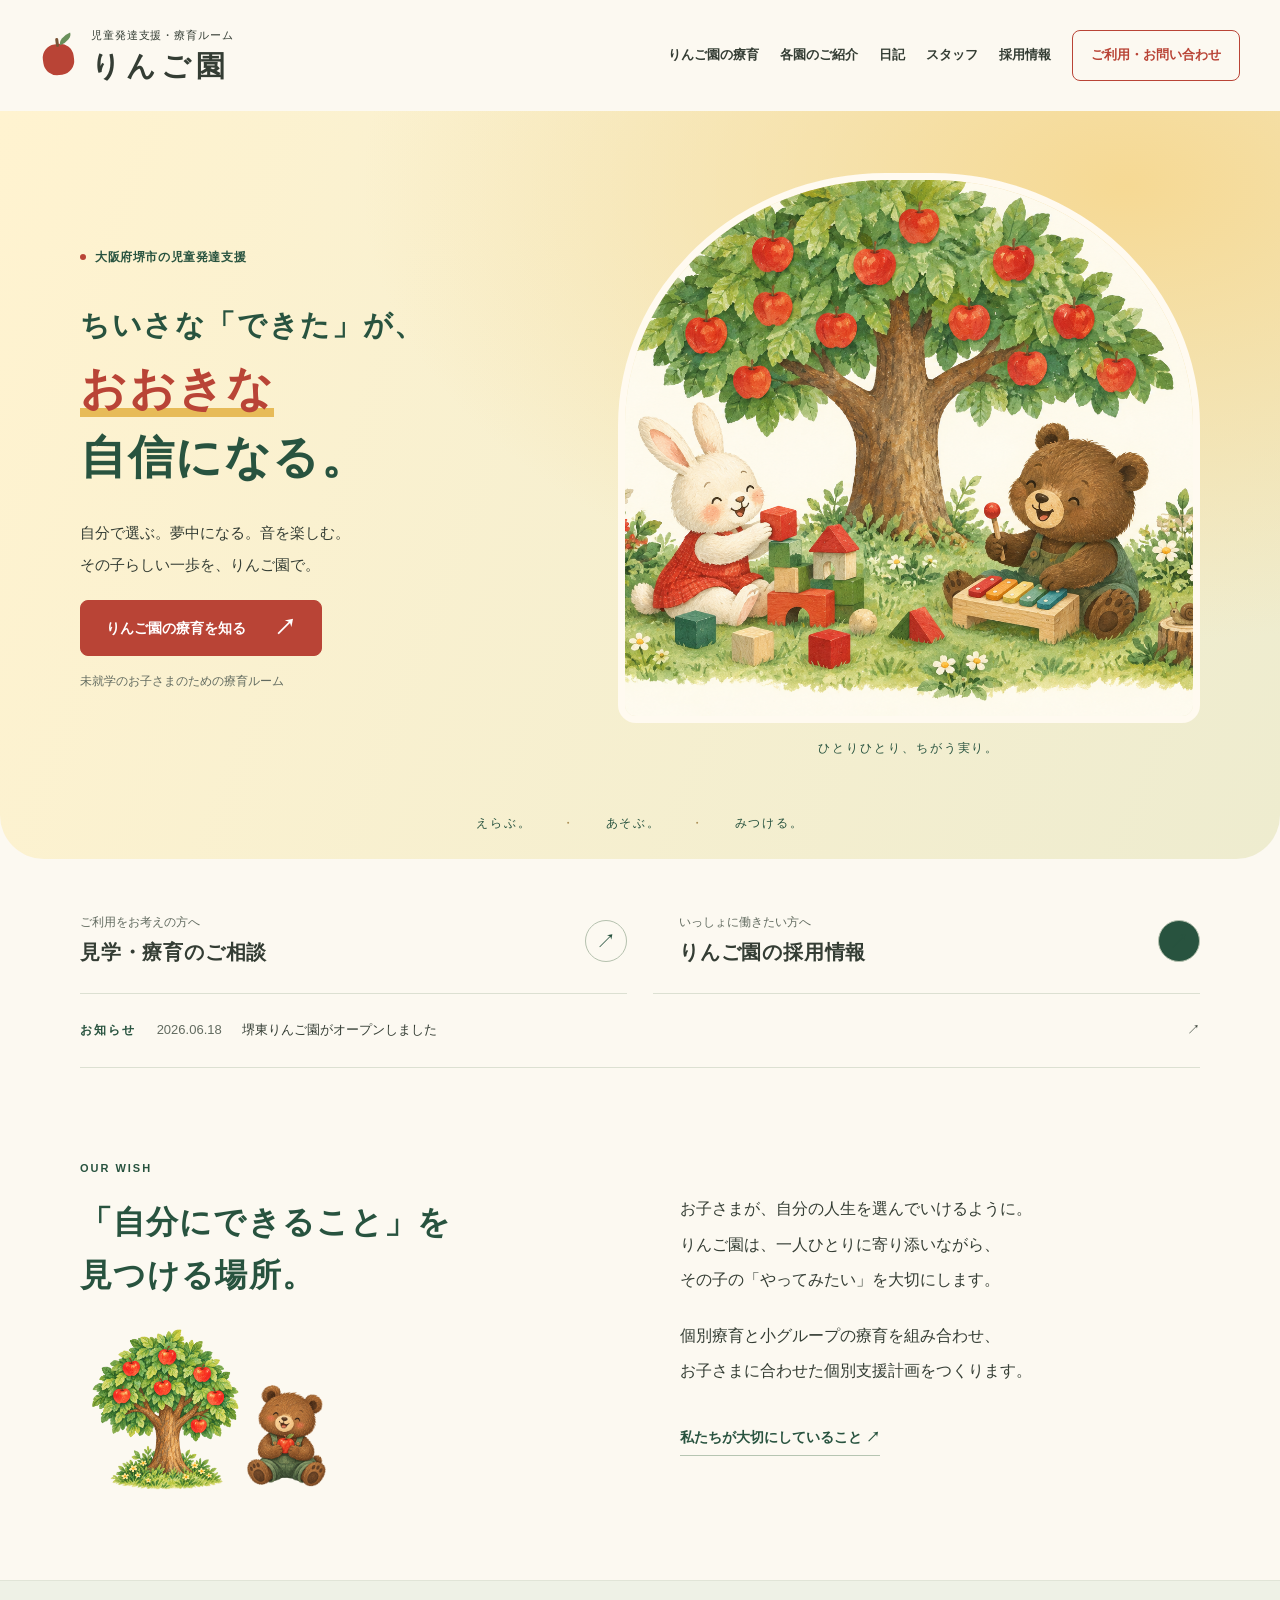
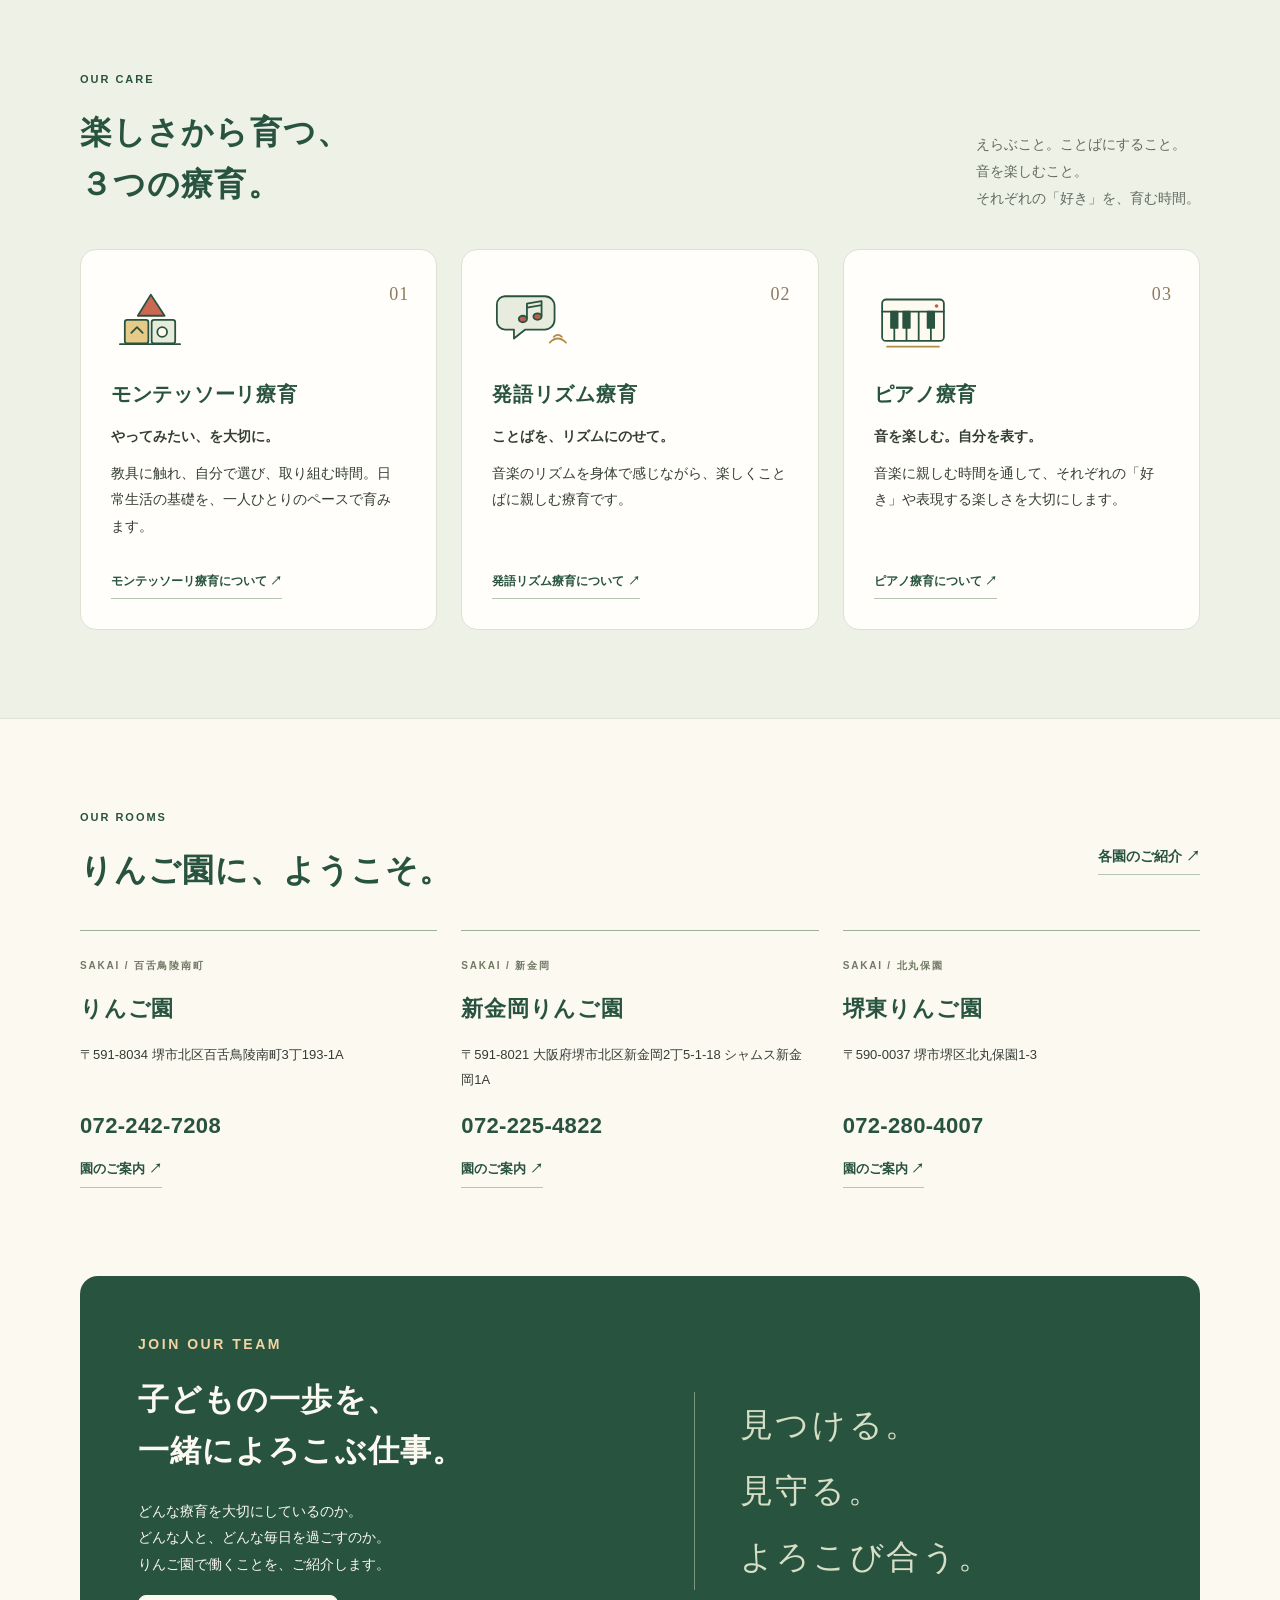
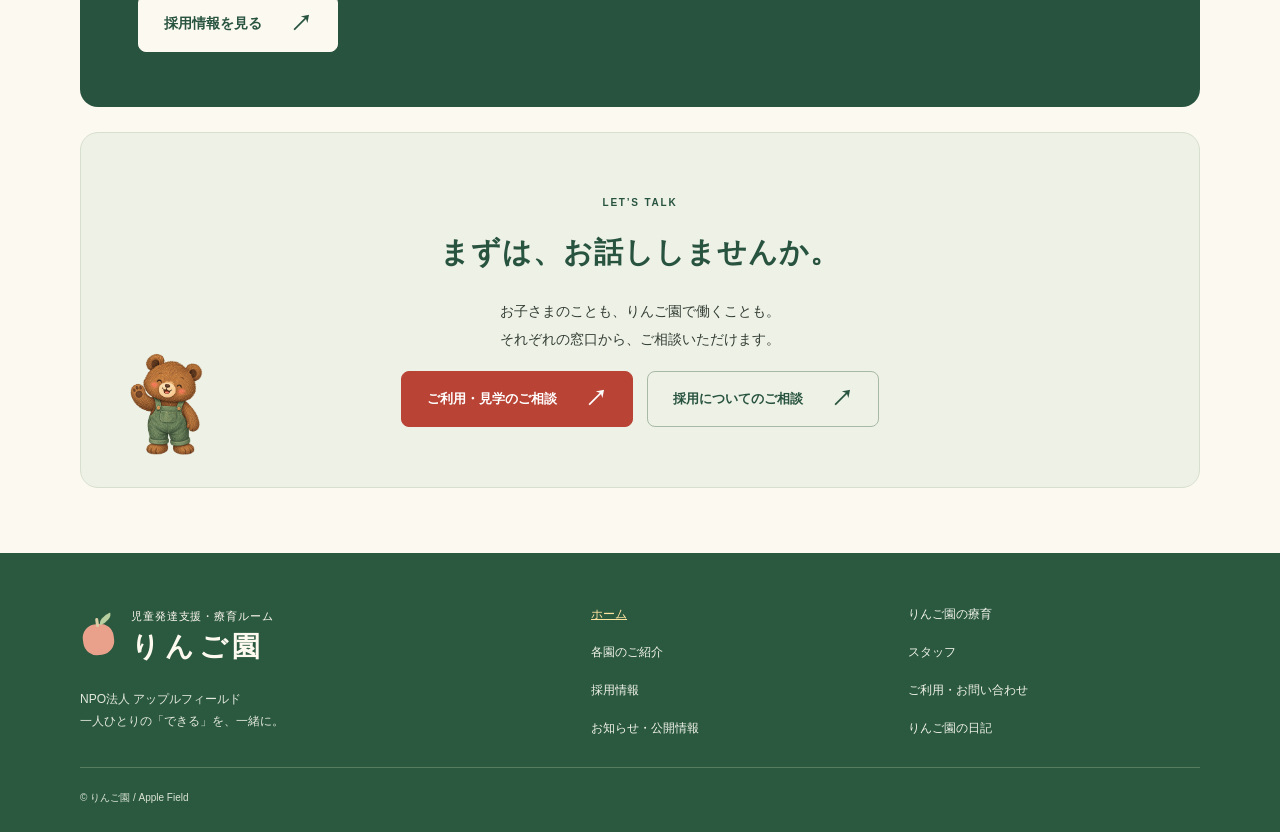
==== commit 77af0621: "Add files via upload" ====
--- a/index.html
+++ b/index.html
@@ -4,7 +4,7 @@
 <meta charset="utf-8">
 <meta name="viewport" content="width=device-width,initial-scale=1"><title>自分にできることを見つける場所 | 療育ルーム りんご園</title>
 <meta name="description" content="大阪府堺市の未就学児向け療育ルーム。モンテッソーリ・発語リズム・ピアノの療育と、りんご園の採用情報をご案内します。">
-<meta name="robots" content="noindex,nofollow">
+<meta name="robots" content="index,follow">
 <meta property="og:title" content="自分にできることを見つける場所 | 療育ルーム りんご園">
 <meta property="og:description" content="大阪府堺市の未就学児向け療育ルーム。モンテッソーリ・発語リズム・ピアノの療育と、りんご園の採用情報をご案内します。">
 <meta property="og:type" content="website">
@@ -12,9 +12,14 @@
 <link rel="stylesheet" href="style.css">
 <link rel="stylesheet" href="blog.css">
 <link rel="stylesheet" href="orchard-theme.css">
+<link rel="canonical" href="https://lintailangjiaowu-netizen.github.io/ringoen/">
+<meta property="og:url" content="https://lintailangjiaowu-netizen.github.io/ringoen/">
+<meta property="og:image" content="https://lintailangjiaowu-netizen.github.io/ringoen/assets/orchard.png">
+<meta property="og:image:alt" content="りんごの木の下で遊ぶうさぎとくまのイラスト">
+<meta name="theme-color" content="#28533f">
+<link rel="icon" type="image/svg+xml" href="assets/favicon.svg">
 </head>
 <body class="orchard-page orchard-home"><a class="skip" href="#main">本文へ移動</a>
-<div class="draft">ホームページ刷新案 · 掲載内容の確認中</div>
 <header class="header"><a class="brand" href="index.html" aria-current="page"><span class="brand-mark" aria-hidden="true">●</span><span><small>児童発達支援・療育ルーム</small><strong>りんご園</strong></span></a><button class="menu-toggle" aria-expanded="false" aria-controls="navigation">メニュー</button>
 <nav id="navigation" aria-label="メインメニュー"><a href="care.html">りんご園の療育</a><a href="rooms.html">各園のご紹介</a><a href="blog.html">日記</a><a href="staff.html">スタッフ</a><a href="recruit.html">採用情報</a><a href="contact.html">ご利用・お問い合わせ</a>
 </nav>
@@ -71,7 +76,7 @@
 <p>〒590-0037 堺市堺区北丸保園1-3</p><a class="phone" href="tel:0722804007">072-280-4007</a><a class="text-link" href="rooms.html#sakaihigashi">園のご案内 ↗</a>
 </article>
 </div>
-</section><section class="section wrap blog-home"><div class="section-head"><div><p class="eyebrow">OUR DIARY</p><h2>りんご園の、今日のひとこま。</h2></div><a class="text-link" href="blog.html">日記をもっと読む ↗</a></div><div class="blog-list" data-blog-list data-limit="1"></div><noscript><p>日記を表示するにはJavaScriptを有効にしてください。</p></noscript></section><!-- 採用への入り口 -->
+</section><section class="section wrap blog-home" hidden><div class="section-head"><div><p class="eyebrow">OUR DIARY</p><h2>りんご園の、今日のひとこま。</h2></div><a class="text-link" href="blog.html">日記をもっと読む ↗</a></div><div class="blog-list" data-blog-list data-limit="1"></div><noscript><p>日記を表示するにはJavaScriptを有効にしてください。</p></noscript></section><!-- 採用への入り口 -->
 <section class="recruit-banner wrap">
 <div>
 <p class="eyebrow">JOIN OUR TEAM</p>
--- a/orchard-theme.css
+++ b/orchard-theme.css
@@ -59,6 +59,7 @@
 .orchard-home .entry-label { font-size: 12px; }
 .orchard-home .entry strong { font-size: 20px; }
 .orchard-home .circle-arrow { background: none; border: 1px solid #b5c1ae; color: var(--green); width: 42px; height: 42px; font-size: 20px; }
+.orchard-home .entry>a:hover .circle-arrow { background: var(--green); color: var(--cream); }
 .orchard-home .news-strip { border-bottom: 1px solid var(--line); gap: 20px; font-size: 13px; padding-block: 24px; }
 .orchard-home .news-strip .eyebrow { margin: 0; font-size: 12px; }
 .orchard-home .about { align-items: center; gap: 80px; }
@@ -423,3 +424,6 @@
 @media(prefers-reduced-motion:reduce) {
   .orchard-page *, .orchard-page *::before, .orchard-page *::after { animation: none!important; transition: none!important; scroll-behavior: auto!important; }
 }
+
+/* Empty diary sections and hidden controls remain hidden at every breakpoint. */
+[hidden] { display: none !important; }
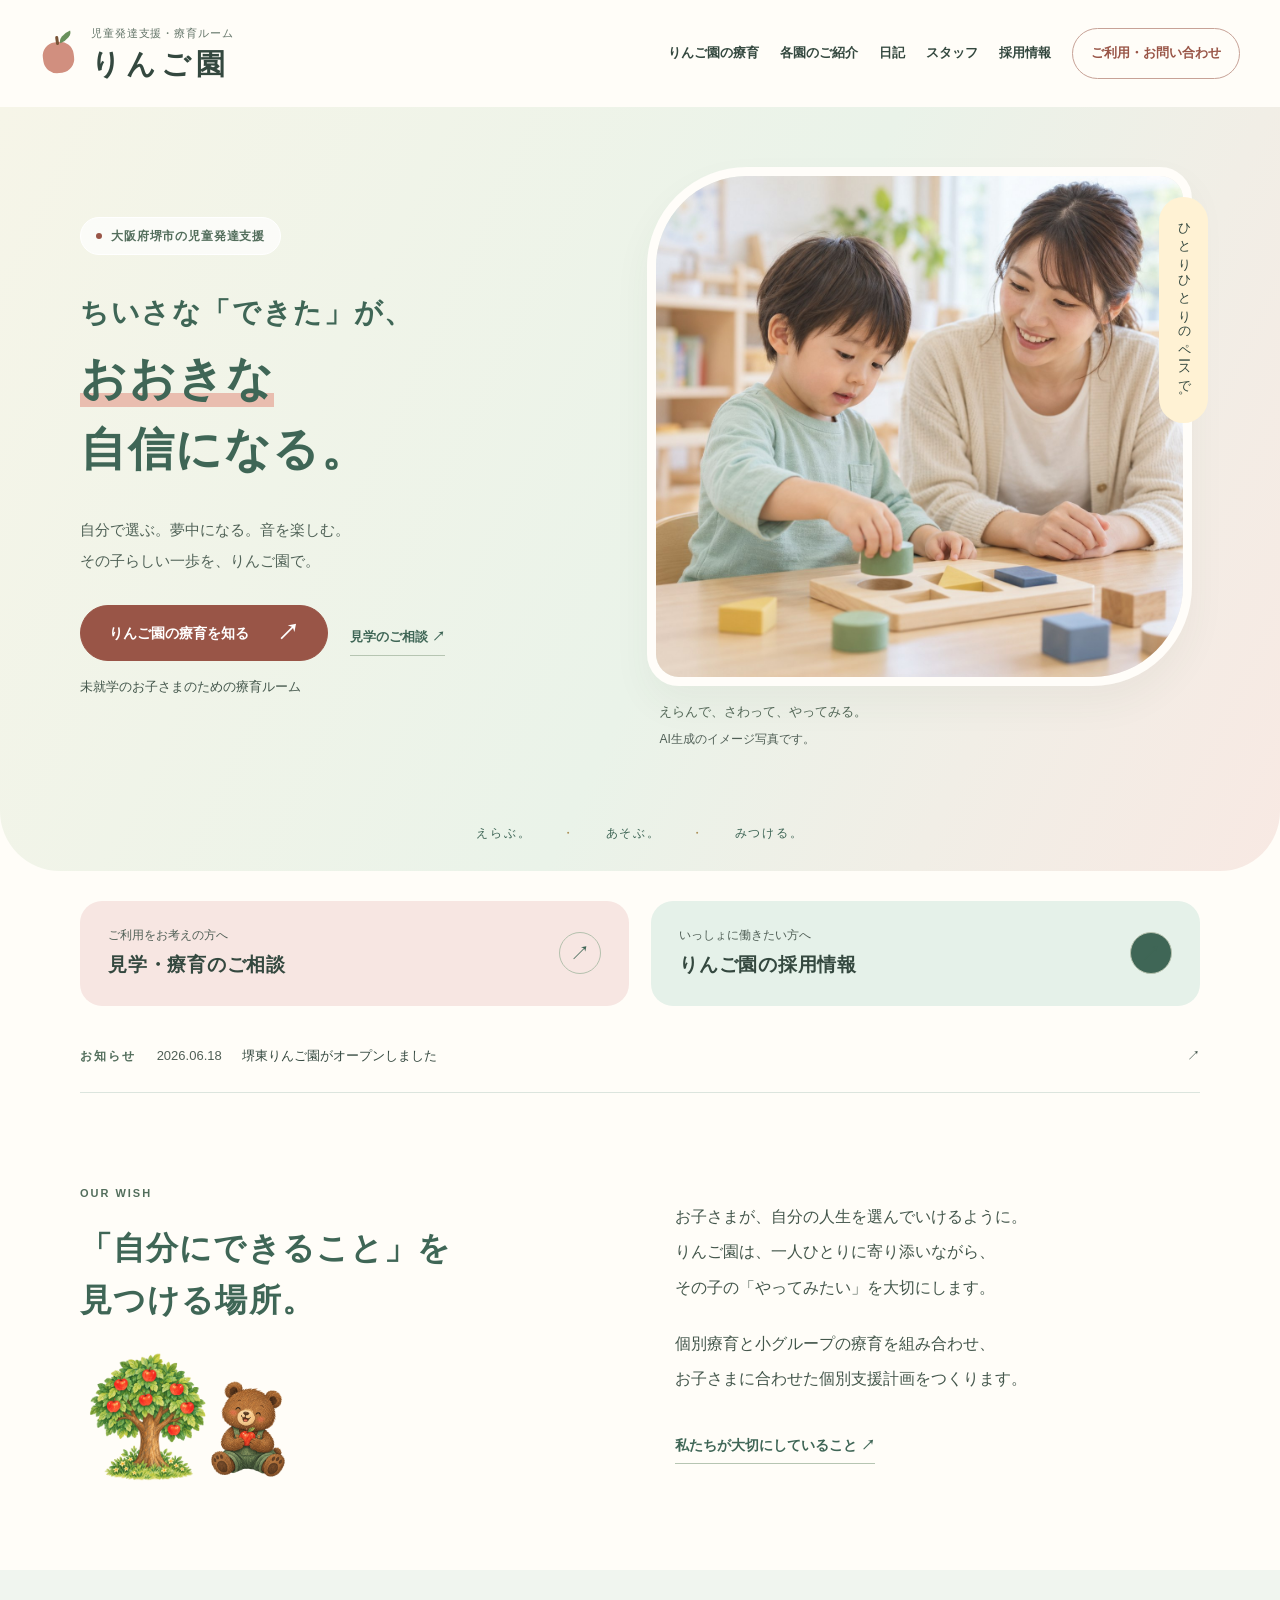
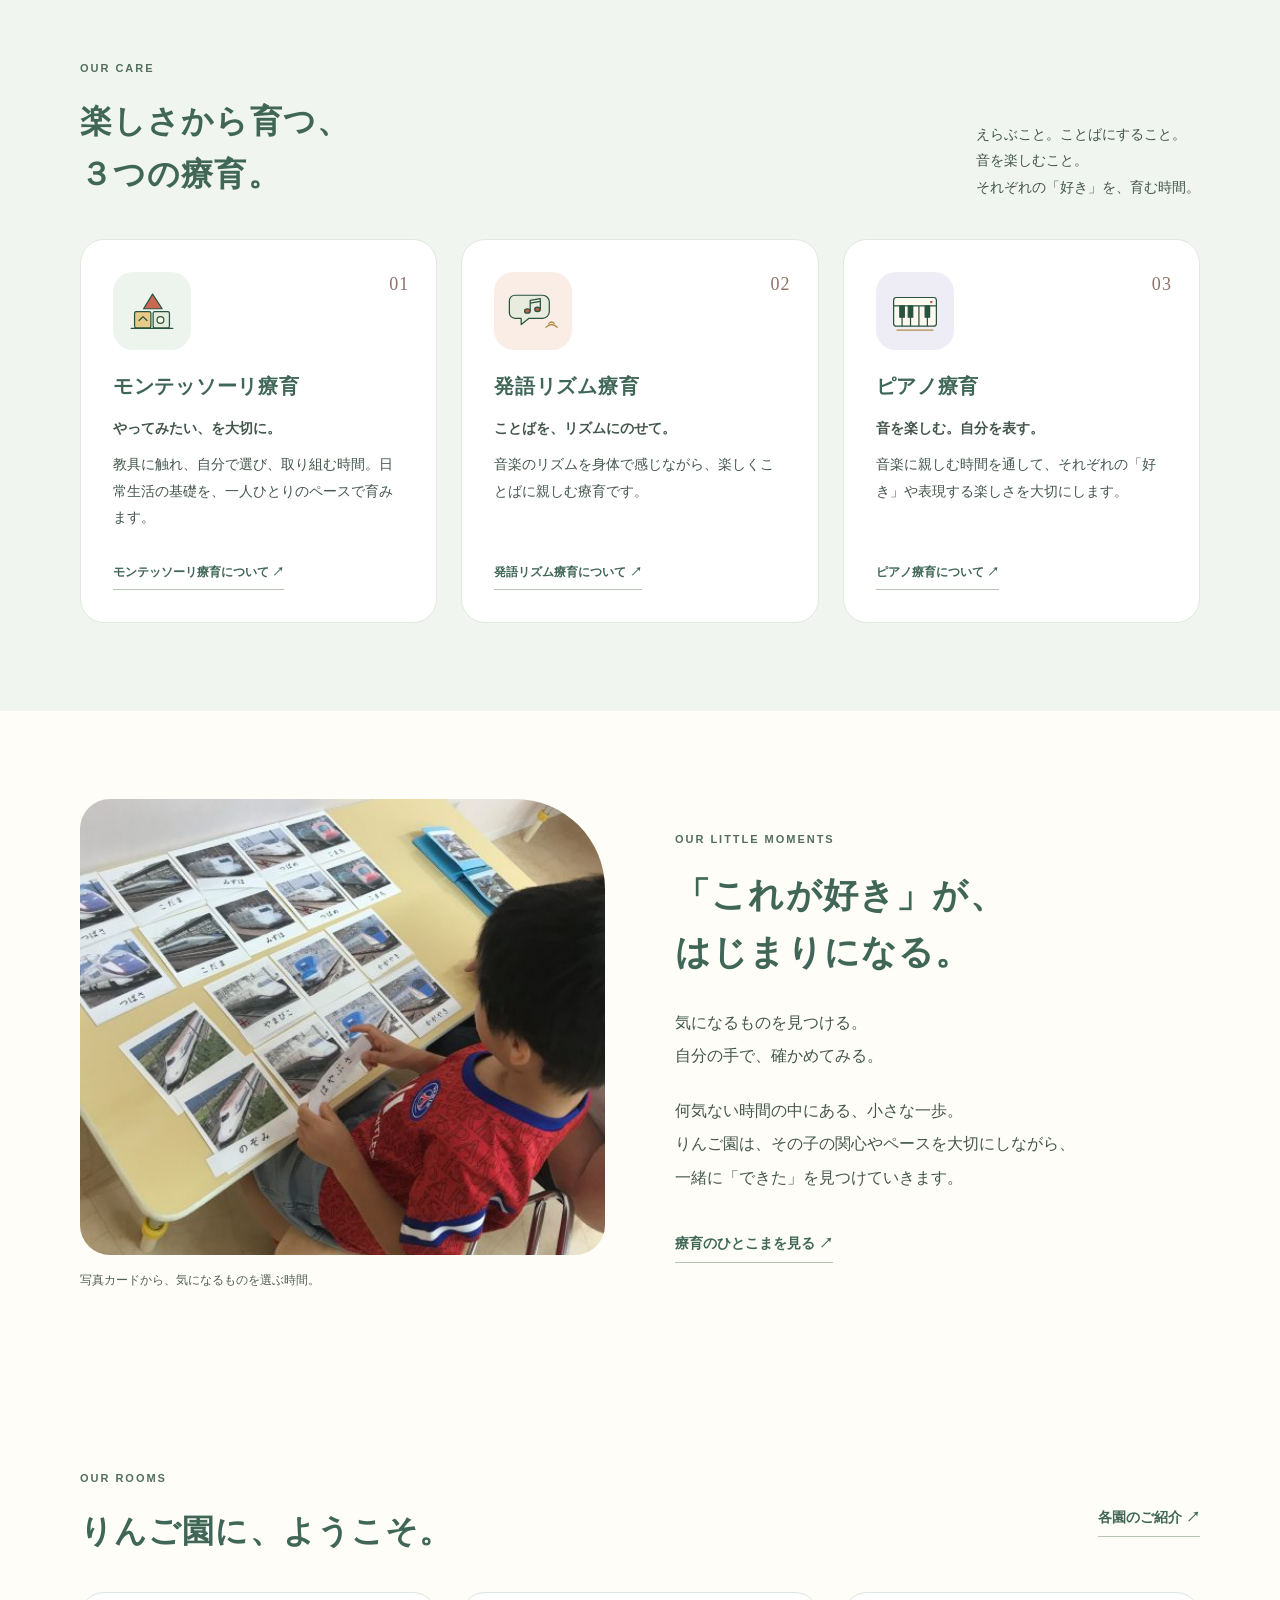
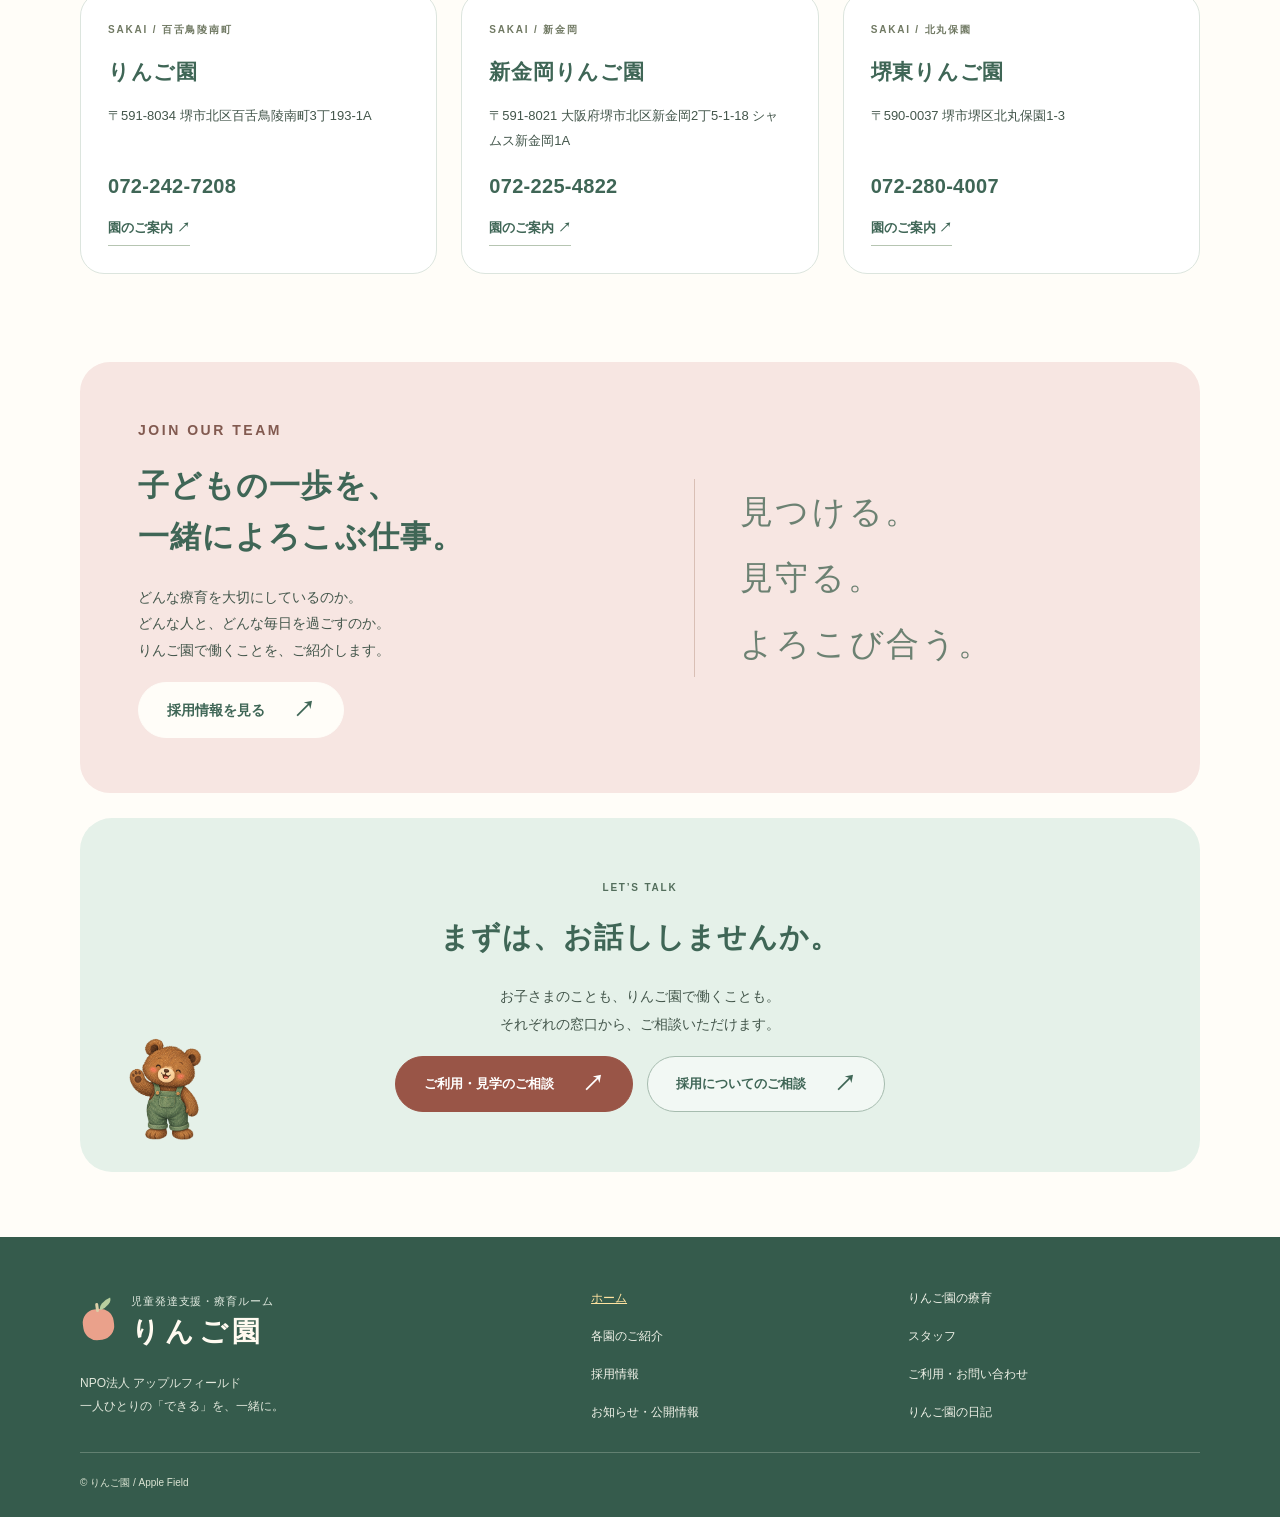
==== commit af6e5852: "Add files via upload" ====
--- a/index.html
+++ b/index.html
@@ -12,11 +12,12 @@
 <link rel="stylesheet" href="style.css">
 <link rel="stylesheet" href="blog.css">
 <link rel="stylesheet" href="orchard-theme.css">
+<link rel="stylesheet" href="pastel-theme.css">
 <link rel="canonical" href="https://lintailangjiaowu-netizen.github.io/ringoen/">
 <meta property="og:url" content="https://lintailangjiaowu-netizen.github.io/ringoen/">
-<meta property="og:image" content="https://lintailangjiaowu-netizen.github.io/ringoen/assets/orchard.png">
-<meta property="og:image:alt" content="りんごの木の下で遊ぶうさぎとくまのイラスト">
-<meta name="theme-color" content="#28533f">
+<meta property="og:image" content="https://lintailangjiaowu-netizen.github.io/ringoen/assets/care-activity-02.jpg">
+<meta property="og:image:alt" content="木製の教具に取り組む、りんご園の療育の様子">
+<meta name="theme-color" content="#e5f1e9">
 <link rel="icon" type="image/svg+xml" href="assets/favicon.svg">
 </head>
 <body class="orchard-page orchard-home"><a class="skip" href="#main">本文へ移動</a>
@@ -29,12 +30,10 @@
 <div class="hero-copy">
 <p class="eyebrow">大阪府堺市の児童発達支援</p>
 <h1><span class="hero-opening">ちいさな「できた」が、</span><br><em>おおきな</em><br>自信になる。</h1>
-<p class="hero-desc">自分で選ぶ。夢中になる。音を楽しむ。<br>その子らしい一歩を、りんご園で。</p><a class="button " href="care.html">りんご園の療育を知る<span aria-hidden="true">↗</span></a>
+<p class="hero-desc">自分で選ぶ。夢中になる。音を楽しむ。<br>その子らしい一歩を、りんご園で。</p><div class="hero-actions"><a class="button" href="care.html">りんご園の療育を知る<span aria-hidden="true">↗</span></a><a class="text-link" href="contact.html#contact-form">見学のご相談 ↗</a></div>
 <p class="hero-note">未就学のお子さまのための療育ルーム</p>
 </div>
-<div class="hero-art"><img src="assets/orchard.png" alt="りんごの木の下で、うさぎとくまが遊ぶ絵本風のイラスト" width="1536" height="1024" fetchpriority="high" decoding="async">
-<p class="art-caption">ひとりひとり、ちがう実り。</p>
-</div>
+<figure class="hero-photo-story"><img class="hero-photo-main" src="assets/ai-learning-moment.jpg" alt="木の形合わせを楽しむ子どもと、そばで見守る大人のイメージ（AI生成）" width="1254" height="1254" fetchpriority="high" decoding="async"><span class="photo-tag">ひとりひとりのペースで。</span><figcaption>えらんで、さわって、やってみる。<small class="image-credit">AI生成のイメージ写真です。</small></figcaption></figure>
 </section>
 <div class="orchard-ribbon" aria-label="大切にする体験"><span>えらぶ。</span><span>あそぶ。</span><span>みつける。</span></div></div>
 <section class="entry wrap" aria-label="目的別のご案内"><a href="contact.html"><span class="entry-label">ご利用をお考えの方へ</span><strong>見学・療育のご相談</strong><span class="circle-arrow">↗</span></a><a href="recruit.html"><span class="entry-label">いっしょに働きたい方へ</span><strong>りんご園の採用情報</strong><span class="circle-arrow">↗</span></a>
@@ -52,6 +51,7 @@
 </div>
 </section><!-- ３本の柱 -->
 <section class="section tinted care-summary"><div class="wrap"><div class="care-heading"><div><p class="eyebrow">OUR CARE</p><h2>楽しさから育つ、<br>３つの療育。</h2></div><p>えらぶこと。ことばにすること。<br>音を楽しむこと。<br>それぞれの「好き」を、育む時間。</p></div><div class="feature-grid"><article class="feature"><img class="therapy-icon" src="assets/care-montessori.svg" alt="" aria-hidden="true" width="96" height="96" loading="lazy"><div class="feature-text"><span class="number">01</span><h3>モンテッソーリ療育</h3><p class="catch">やってみたい、を大切に。</p><p>教具に触れ、自分で選び、取り組む時間。日常生活の基礎を、一人ひとりのペースで育みます。</p><a class="text-link" href="care.html#montessori">モンテッソーリ療育について ↗</a></div></article><article class="feature"><img class="therapy-icon" src="assets/care-rhythm.svg" alt="" aria-hidden="true" width="96" height="96" loading="lazy"><div class="feature-text"><span class="number">02</span><h3>発語リズム療育</h3><p class="catch">ことばを、リズムにのせて。</p><p>音楽のリズムを身体で感じながら、楽しくことばに親しむ療育です。</p><a class="text-link" href="care.html#rhythm">発語リズム療育について ↗</a></div></article><article class="feature"><img class="therapy-icon" src="assets/care-piano.svg" alt="" aria-hidden="true" width="96" height="96" loading="lazy"><div class="feature-text"><span class="number">03</span><h3>ピアノ療育</h3><p class="catch">音を楽しむ。自分を表す。</p><p>音楽に親しむ時間を通して、それぞれの「好き」や表現する楽しさを大切にします。</p><a class="text-link" href="care.html#piano">ピアノ療育について ↗</a></div></article></div></div></section>
+<section class="section wrap photo-story"><figure><img src="assets/care-activity-03.jpg" alt="興味のある乗り物の写真カードを指さして選ぶお子さま" width="500" height="500" loading="lazy" decoding="async"><figcaption>写真カードから、気になるものを選ぶ時間。</figcaption></figure><div><p class="eyebrow">OUR LITTLE MOMENTS</p><h2>「これが好き」が、<br>はじまりになる。</h2><p>気になるものを見つける。<br>自分の手で、確かめてみる。</p><p>何気ない時間の中にある、小さな一歩。<br>りんご園は、その子の関心やペースを大切にしながら、<br>一緒に「できた」を見つけていきます。</p><a class="text-link" href="care.html">療育のひとこまを見る ↗</a></div></section>
 <section class="section wrap">
 <div class="section-head">
 <div>
--- a/pastel-theme.css
+++ b/pastel-theme.css
@@ -0,0 +1,193 @@
+/* Apple Field — soft mint, blossom pink and real moments. */
+.orchard-page {
+  --cream:#fffdf8; --paper:#ffffff; --green:#3f6656; --ink:#34483f;
+  --red:#995547; --red-dark:#7e4439; --muted:#626c64; --line:#dce5de;
+  --tint:#edf5ef; --mint:#e5f1e9; --blush:#f7e6e2; --butter:#fff2d4; --lilac:#eeedf6;
+  --radius:24px; background:var(--cream);
+}
+.orchard-page .header { background:var(--cream); padding-block:23px; }
+.orchard-page .brand-mark { background:#d18f7f; }
+.orchard-page .button { border-radius:100px; padding-inline:28px; }
+.orchard-page .button.outline { border-color:#a6bcaf; background:#ffffff80; }
+.orchard-page .header nav a:last-child { border-radius:100px; border-color:#c7a297; }
+.orchard-page .eyebrow { color:#536e5c; }
+.orchard-page .tinted { background:var(--mint); }
+.orchard-page .page-intro { border-bottom-color:#dce5de; padding-block:38px; }
+.orchard-page .page-intro h1 { line-height:1.7; }
+.orchard-page .breadcrumb { color:#657469; }
+.orchard-page .brand small { color:#647569; }
+.hero-stage { background:linear-gradient(115deg,#f6f5e8 0%,#eaf3e9 55%,#f8e9e3 100%); border-radius:0 0 60px 60px; }
+.orchard-home .hero { grid-template-columns:1fr 1.1fr; gap:65px; padding-block:60px 55px; }
+.orchard-home .hero h1 { font-size:clamp(37px,3.6vw,49px); line-height:1.55; }
+.orchard-home .hero h1 em { color:var(--green); background:linear-gradient(transparent 75%,#e9bdaf 75%); }
+.orchard-home .hero-opening { font-size:clamp(23px,2.2vw,29px); }
+.orchard-home .hero .eyebrow { background:#ffffffb3; border:1px solid #fff; border-radius:30px; padding:7px 15px; letter-spacing:.07em; }
+.orchard-home .hero-desc { color:#506257; margin-block:28px; }
+.hero-actions { display:flex; flex-wrap:wrap; gap:15px 22px; align-items:center; }
+.hero-actions .text-link { font-size:13px; }
+.hero-photo-story { position:relative; margin:0; padding:0 0 82px 35px; min-width:0; }
+.hero-photo-main { display:block; width:100%; height:auto; aspect-ratio:1.05; object-fit:cover; border:9px solid #fffdf9; border-radius:100px 32px 100px 32px; box-shadow:0 18px 38px #3556420d; }
+.hero-photo-small { position:absolute; width:43%; height:auto; aspect-ratio:1.08; object-fit:cover; left:0; bottom:24px; border:7px solid #fffdf9; border-radius:28px; transform:rotate(-7deg); box-shadow:0 10px 24px #35564212; }
+.photo-tag { position:absolute; right:-8px; top:30px; writing-mode:vertical-rl; font-size:13px; letter-spacing:.18em; background:var(--butter); padding:17px 12px; border-radius:30px; }
+.hero-photo-story figcaption { position:absolute; bottom:17px; right:3px; width:50%; color:#526656; font-size:12px; line-height:1.9; }
+.orchard-ribbon { padding-bottom:26px; letter-spacing:.15em; }
+.orchard-home .entry { gap:22px; margin-top:30px; padding:0; }
+.orchard-home .entry>a,.orchard-home .entry>a+a { border:0; padding:23px 28px; border-radius:22px; background:var(--blush); }
+.orchard-home .entry>a+a { background:var(--mint); }
+.orchard-home .entry strong { font-size:19px; }
+.orchard-home .news-strip { margin-top:14px; }
+.orchard-home .about { gap:70px; }
+.orchard-home .wish-art { height:130px; }
+.orchard-home .wish-art .orchard-tree { height:130px; width:135px; }
+.orchard-home .wish-art .bear-accent { height:108px; width:108px; }
+.orchard-page .care-summary { background:#f0f5ef; border:0; }
+.orchard-page .feature { border-color:#e2e8df; border-radius:24px; padding:32px; }
+.orchard-page .feature .therapy-icon { background:#edf4ed; padding:12px; border-radius:20px; }
+.orchard-page .feature:nth-child(2) .therapy-icon { background:#f9ede6; }
+.orchard-page .feature:nth-child(3) .therapy-icon { background:var(--lilac); }
+.orchard-page .feature .number { color:#8e7168; }
+.photo-story { display:grid; grid-template-columns:1fr 1fr; align-items:center; gap:70px; }
+.photo-story figure { margin:0; }
+.photo-story figure img { width:100%; height:auto; aspect-ratio:1.15; border-radius:30px 90px 30px 30px; object-fit:cover; }
+.photo-story figcaption { color:var(--muted); margin-top:14px; font-size:12px; }
+.photo-story h2 { font-size:clamp(27px,2.7vw,36px); }
+.photo-story p { line-height:2.1; }
+.photo-story .text-link { margin-top:12px; }
+.orchard-page .therapy-art { background:var(--mint); border-radius:25px; }
+.orchard-page .therapy-detail:nth-child(2) .therapy-art { background:var(--blush); }
+.orchard-page .therapy-detail:nth-child(3) .therapy-art { background:var(--lilac); }
+.orchard-page .activity-gallery img { border-radius:24px; }
+.orchard-page .room { padding:27px; border:1px solid var(--line); background:white; border-radius:24px; }
+.orchard-page .room h3 { font-size:21px; }
+.orchard-page .room .phone { font-size:20px; }
+.orchard-page .room-profile { border-color:#d7e3d9; }
+.orchard-page .room-note { background:var(--butter); border:0; border-radius:28px; }
+.orchard-staff #profiles { background:#edf5ef; }
+.orchard-staff .staff-card { border-top-color:#cdded1; }
+.orchard-page .recruit-photo img { border-radius:80px 28px 28px 28px; border:8px solid #f5e7de; }
+.orchard-page .job-link-card { border-color:#dce5de; border-radius:23px; background:#fffefb; }
+.orchard-page .job-source { color:#577363; }
+.orchard-home .recruit-banner { background:var(--blush); color:var(--ink); border-radius:30px; }
+.orchard-home .recruit-banner h2 { color:var(--green); }
+.orchard-home .recruit-banner .eyebrow { color:#825a50; }
+.orchard-home .recruit-words { color:#6c8172; border-left-color:#d9bfb5; }
+.orchard-page .consultation-note { background:var(--butter); border-radius:28px; }
+.orchard-page .consultation-note img,.orchard-page .bear-accent { height:auto; }
+.orchard-page .contact-action .phone { border-radius:18px; background:#edf5ef; border-color:#d1dfd3; }
+.orchard-page .news-item.documents { background:#fff; border-radius:25px; }
+.orchard-page .cta { background:var(--mint); border:0; border-radius:32px; }
+.orchard-recruit .cta { background:var(--blush); border-radius:32px; }
+.orchard-page footer { background:#355b4c; }
+.orchard-page footer .brand small { color:#e1eae0; }
+.orchard-page .footer-inner>.fine { border-color:#628071; }
+.contact-options { display:flex; flex-wrap:wrap; gap:12px; margin-top:23px; }
+.contact-form-section { padding:50px; border:1px solid #e2e6df; border-radius:32px; background:#fff; margin-block:10px 70px; scroll-margin-top:25px; }
+.contact-form-head { display:grid; grid-template-columns:1fr 105px; gap:25px; align-items:center; padding-bottom:24px; }
+.contact-form-head img { width:100%; height:auto; }
+.contact-form-head h2 { margin-bottom:10px; }
+.contact-form-head p { font-size:14px; margin:0; }
+.form-grid { display:grid; grid-template-columns:1fr 1fr; gap:24px; }
+.form-field { display:flex; flex-direction:column; gap:8px; min-width:0; }
+.form-field.full { grid-column:1/-1; }
+.form-field label { font-size:14px; font-weight:700; }
+.required-label { display:inline-block; font-size:10px; font-weight:500; color:#8b5144; background:var(--blush); border-radius:4px; padding:1px 6px; margin-left:8px; }
+.optional-label { font-size:11px; font-weight:400; color:var(--muted); margin-left:8px; }
+.contact-form input:not([type=hidden]):not([type=checkbox]),.contact-form select,.contact-form textarea { width:100%; min-height:49px; border:1px solid #aabdaf; border-radius:10px; padding:12px 14px; font:inherit; font-size:16px; color:var(--ink); background:#fbfcf9; }
+.contact-form textarea { resize:vertical; min-height:160px; }
+.contact-form input:focus-visible,.contact-form select:focus-visible,.contact-form textarea:focus-visible { outline:3px solid #719d8a; outline-offset:2px; }
+.form-help { color:var(--muted); font-size:12px; line-height:1.8; margin:0; }
+.form-consent { margin-block:26px; background:#f2f6ef; border-radius:15px; padding:20px; }
+.form-consent p { font-size:12px; margin-bottom:14px; }
+.form-consent a,.contact-email a { text-decoration:underline; text-underline-offset:4px; }
+.form-consent label { display:flex; align-items:flex-start; gap:10px; font-size:14px; cursor:pointer; }
+.form-consent input { flex-shrink:0; width:19px; height:19px; accent-color:var(--green); margin:4px 0 0; }
+.form-buttons { display:flex; flex-wrap:wrap; align-items:center; gap:14px; }
+.form-buttons button { cursor:pointer; }
+.contact-email { border-top:1px solid var(--line); margin-top:30px; padding-top:23px; font-size:14px; overflow-wrap:anywhere; }
+.contact-email p { margin-bottom:5px; }
+.contact-email a { color:var(--green); font-weight:700; }
+.form-review { margin-block:10px 24px; }
+.form-review dl { margin:0 0 24px; }
+.form-review dl>div { border-bottom:1px solid var(--line); padding:16px 0; }
+.form-review dt { color:var(--green); font-size:12px; font-weight:700; }
+.form-review dd { margin:6px 0 0; white-space:pre-wrap; overflow-wrap:anywhere; }
+.form-review .button { border:0; }
+.form-review .button.outline { border:1px solid #a6bcaf; }
+.contact-form .honeypot { display:none; }
+.form-status { font-size:14px; color:var(--green); margin-top:18px; }
+.thanks-panel { background:var(--mint); border-radius:32px; padding:48px; margin-block:40px 70px; }
+@media(max-width:1100px) {
+  .orchard-home .hero { gap:30px; }
+  .hero-photo-story { padding-left:15px; }
+  .photo-story { gap:35px; }
+  .orchard-home .entry strong { font-size:18px; }
+  .orchard-page .room { padding:22px; }
+}
+@media(max-width:760px) {
+  .hero-stage { border-radius:0 0 32px 32px; }
+  .orchard-home .hero { grid-template-columns:1fr; padding-block:25px 16px; gap:32px; }
+  .orchard-home .hero h1 { font-size:38px; }
+  .orchard-home .hero-opening { font-size:24px; }
+  .orchard-home .hero-desc { margin-block:22px; }
+  .hero-photo-story { width:min(100%,450px); justify-self:center; padding:0 8px 74px 28px; }
+  .hero-photo-main { border-width:6px; border-radius:65px 22px 65px 22px; }
+  .hero-photo-small { border-width:5px; border-radius:20px; bottom:22px; }
+  .hero-photo-story figcaption { font-size:11px; right:0; bottom:10px; }
+  .photo-tag { right:0; top:19px; font-size:11px; padding:12px 9px; }
+  .orchard-ribbon { padding-bottom:25px; }
+  .orchard-home .entry { gap:12px; margin-top:22px; }
+  .orchard-home .entry>a,.orchard-home .entry>a+a { padding:20px 22px; border-radius:20px; }
+  .orchard-home .about { gap:24px; }
+  .orchard-page .feature { padding:27px; }
+  .photo-story { grid-template-columns:1fr; gap:25px; }
+  .photo-story figure img { aspect-ratio:1.35; border-radius:25px 65px 25px 25px; }
+  .orchard-page .room-grid { gap:18px; }
+  .orchard-page .room .phone { font-size:23px; }
+  .orchard-home .recruit-banner { padding:32px 26px; border-radius:25px; }
+  .orchard-page .cta,.orchard-recruit .cta { border-radius:25px; }
+  .contact-form-section { padding:25px 22px; border-radius:24px; margin-bottom:40px; }
+  .contact-form-head { grid-template-columns:1fr 58px; gap:15px; }
+  .contact-form-head h2 { font-size:23px; }
+  .form-grid { grid-template-columns:1fr; gap:21px; }
+  .form-field.full { grid-column:auto; }
+  .form-consent { padding:17px; }
+  .form-buttons { align-items:stretch; flex-direction:column; }
+  .form-buttons .button { justify-content:center; }
+  .thanks-panel { padding:30px 23px; }
+}
+
+/* Photoreal AI scenes: label separately from the facility's original photographs. */
+.image-credit { display:block; font-size:10px; line-height:1.7; color:#596a60; margin-top:5px; }
+.ai-photo { margin:0; min-width:0; }
+.ai-photo img { display:block; width:100%; height:auto; aspect-ratio:4/3; object-fit:cover; border-radius:26px; }
+.ai-photo figcaption { margin-top:10px; color:#626c64; font-size:11px; line-height:1.7; }
+.orchard-page .therapy-with-photo { grid-template-columns:minmax(0,.9fr) minmax(0,1.1fr); align-items:center; gap:48px; }
+.therapy-with-photo:nth-child(2) .ai-photo img { border-radius:55px 25px 25px 25px; }
+.therapy-with-photo:nth-child(3) .ai-photo img { border-radius:25px 25px 55px 25px; }
+.orchard-page .contact-photo-intro { display:grid; grid-template-columns:1.1fr 1fr; align-items:center; gap:45px; }
+.contact-photo-intro h1 { font-size:clamp(27px,2.7vw,37px); }
+.contact-photo-intro .ai-photo img { border-radius:65px 25px 65px 25px; }
+@media(max-width:760px) {
+ .orchard-page .therapy-with-photo,.orchard-page .contact-photo-intro { grid-template-columns:1fr; gap:25px; }
+ .contact-photo-intro .ai-photo { margin-top:4px; }
+ .hero-photo-story figcaption { bottom:0; }
+ .image-credit { font-size:10px; margin-top:3px; }
+}
+
+/* Review fixes: consistent photos, readable text and explicit directory placement. */
+.orchard-page { --muted:#505f56; }
+.orchard-page main p { color:#43564b; }
+.orchard-page .room-profile > .note { grid-column:2 / -1; margin:18px 0 0; font-size:14px; line-height:1.9; }
+.orchard-page .room-profile-address p { font-size:15px; }
+.orchard-page .hero-photo-story { padding:0 8px 0 0; }
+.orchard-page .hero-photo-story figcaption { position:static; width:auto; margin:14px 12px 0; font-size:13px; line-height:1.8; }
+.orchard-page .image-credit,.orchard-page .ai-photo figcaption { font-size:12px; color:#505f56; }
+.orchard-page .therapy-with-photo .ai-photo img { border-radius:28px; aspect-ratio:4/3; }
+.orchard-page .therapy-with-photo p:last-child { font-size:16px; }
+.orchard-page .form-help,.orchard-page .form-consent p { font-size:13px; }
+.orchard-page .hero-note { font-size:13px; }
+@media(max-width:760px) {
+ .orchard-page .room-profile > .note { grid-column:2; margin-top:2px; }
+ .orchard-page .hero-photo-story { padding:0 8px; }
+ .orchard-page .hero-photo-story figcaption { margin:12px 4px 0; }
+}
